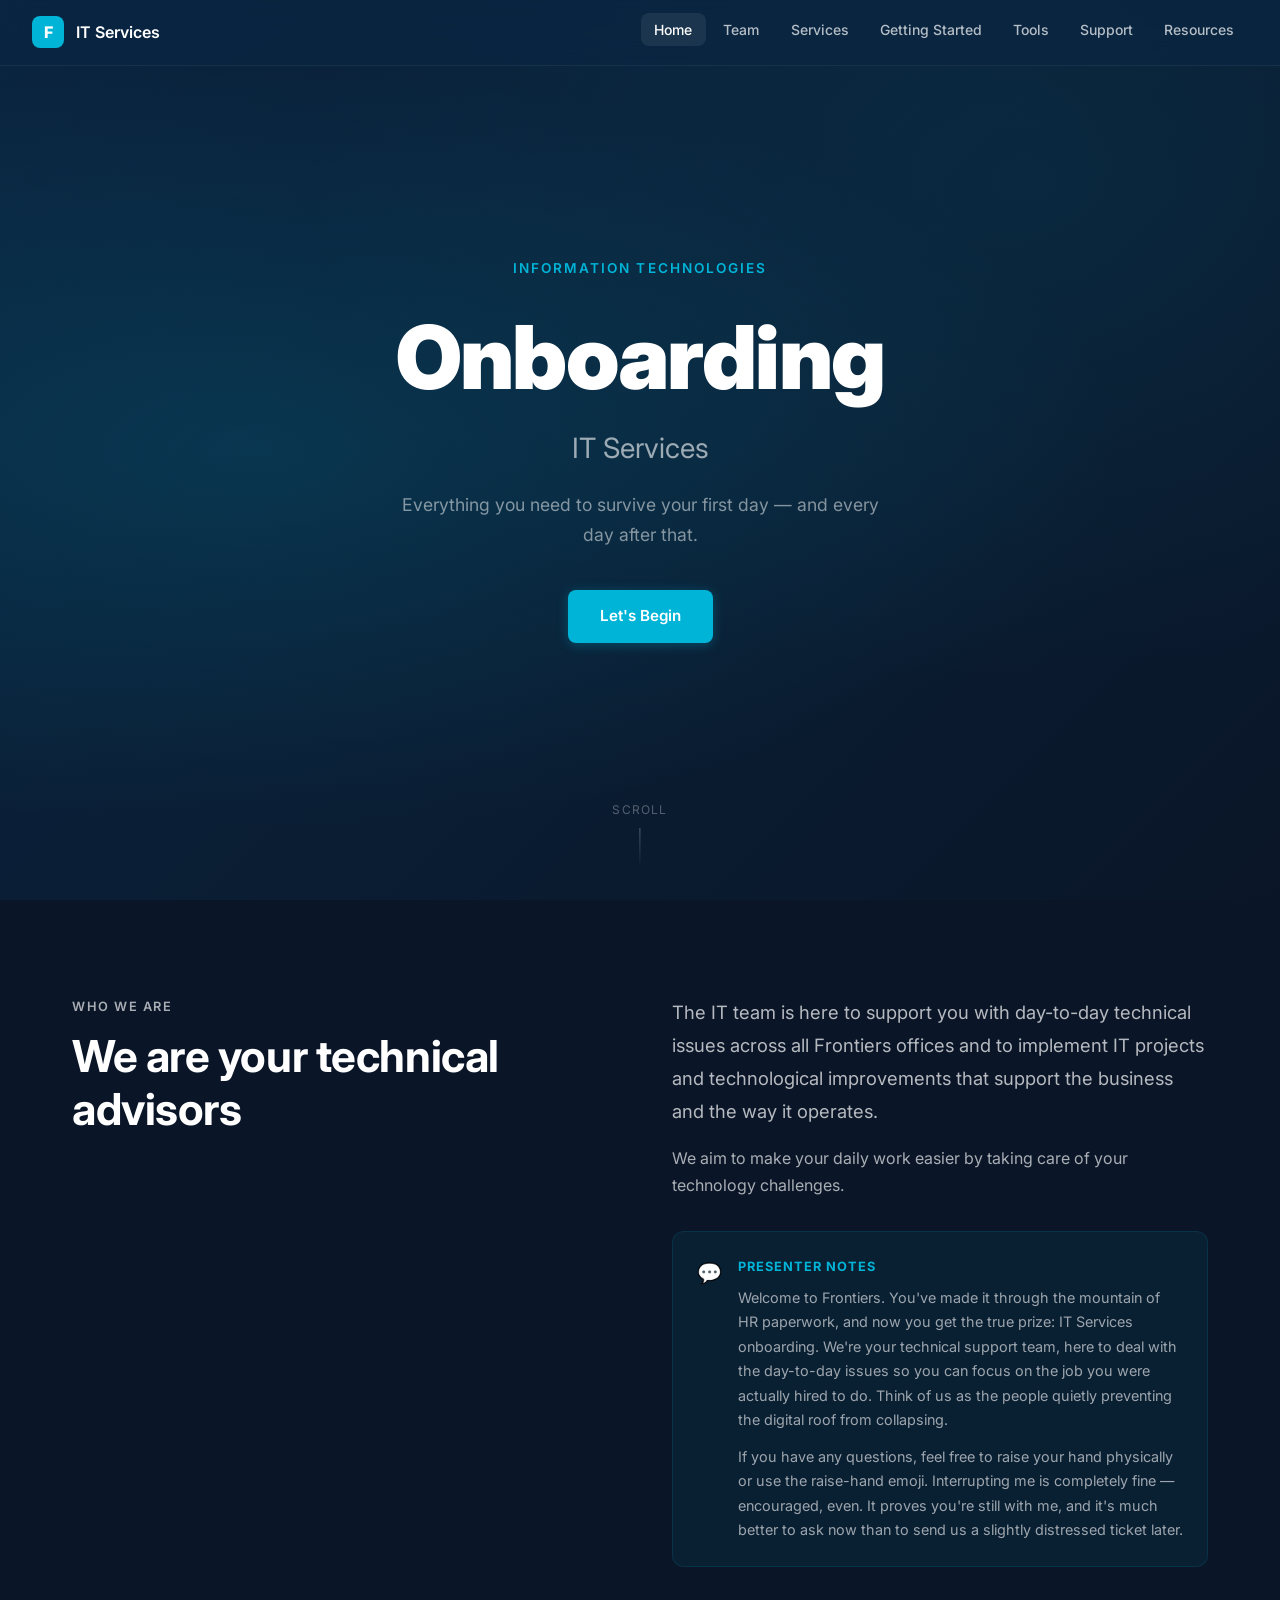
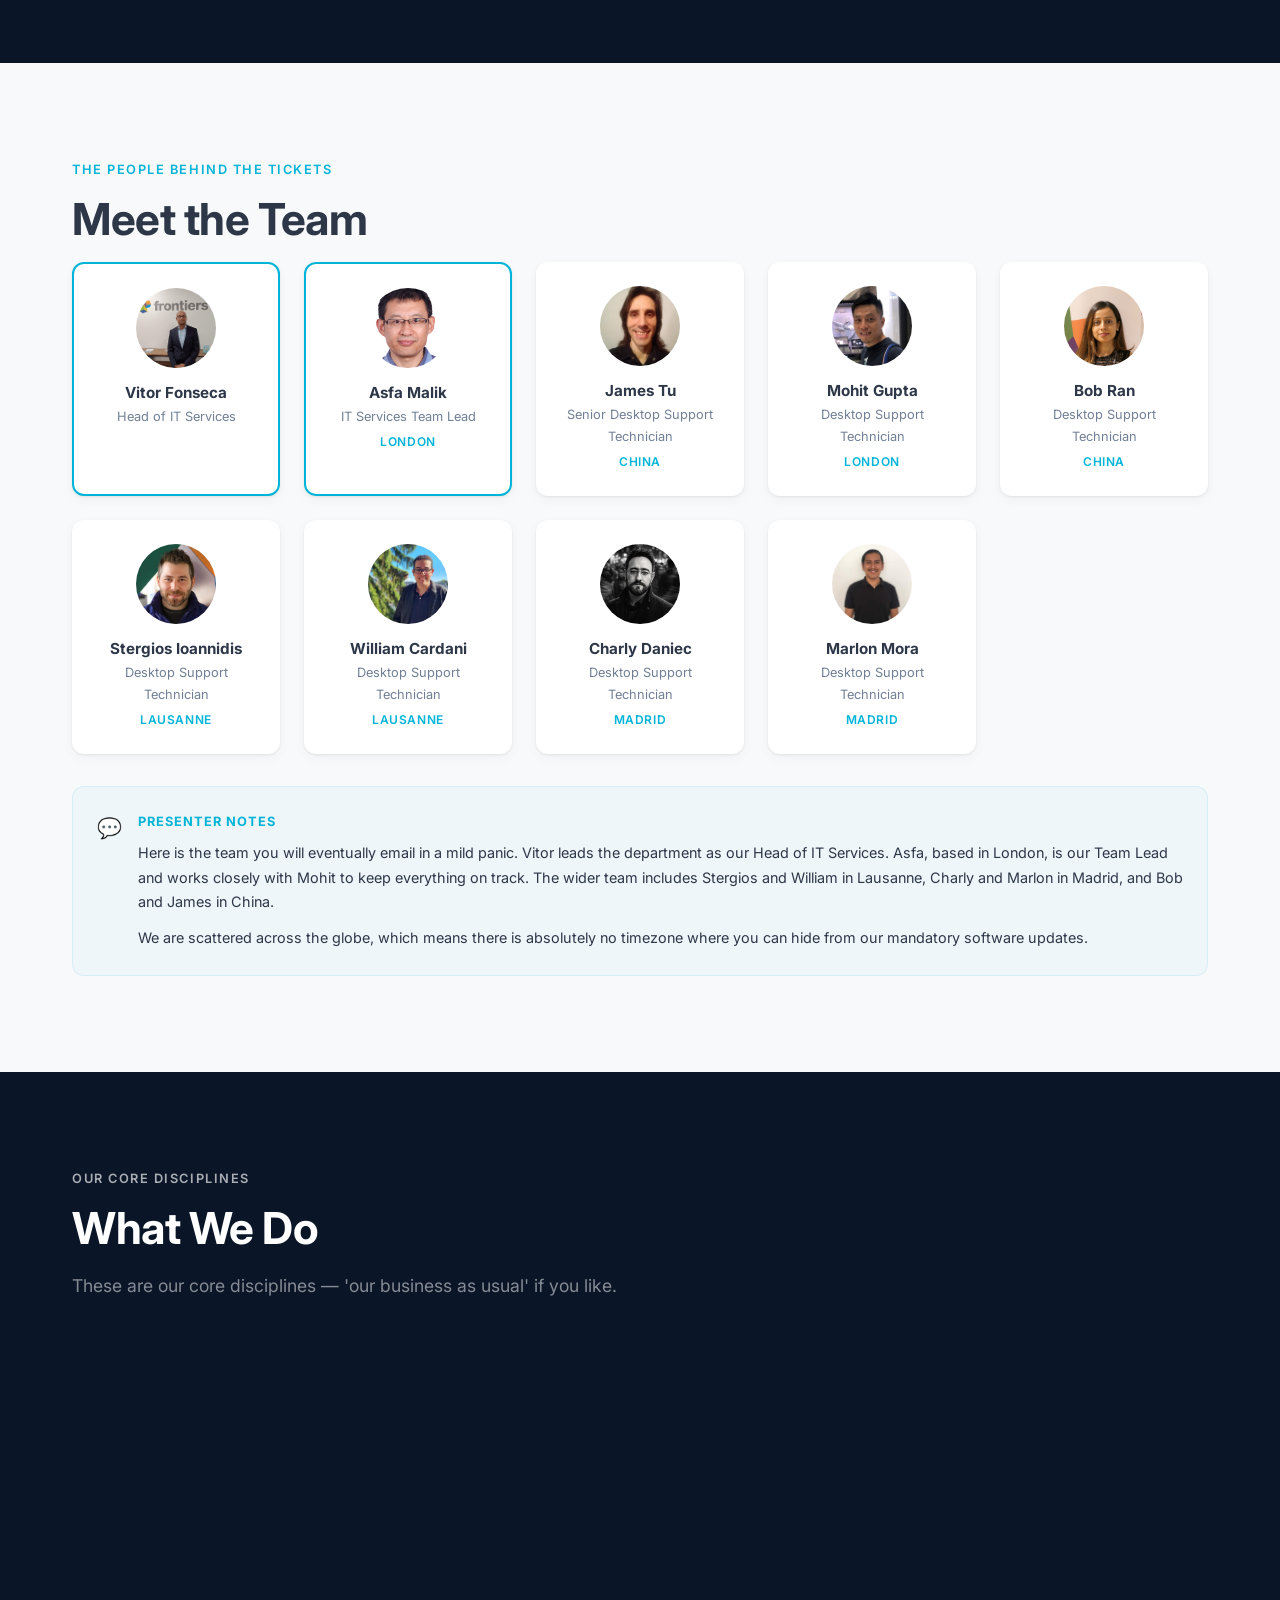
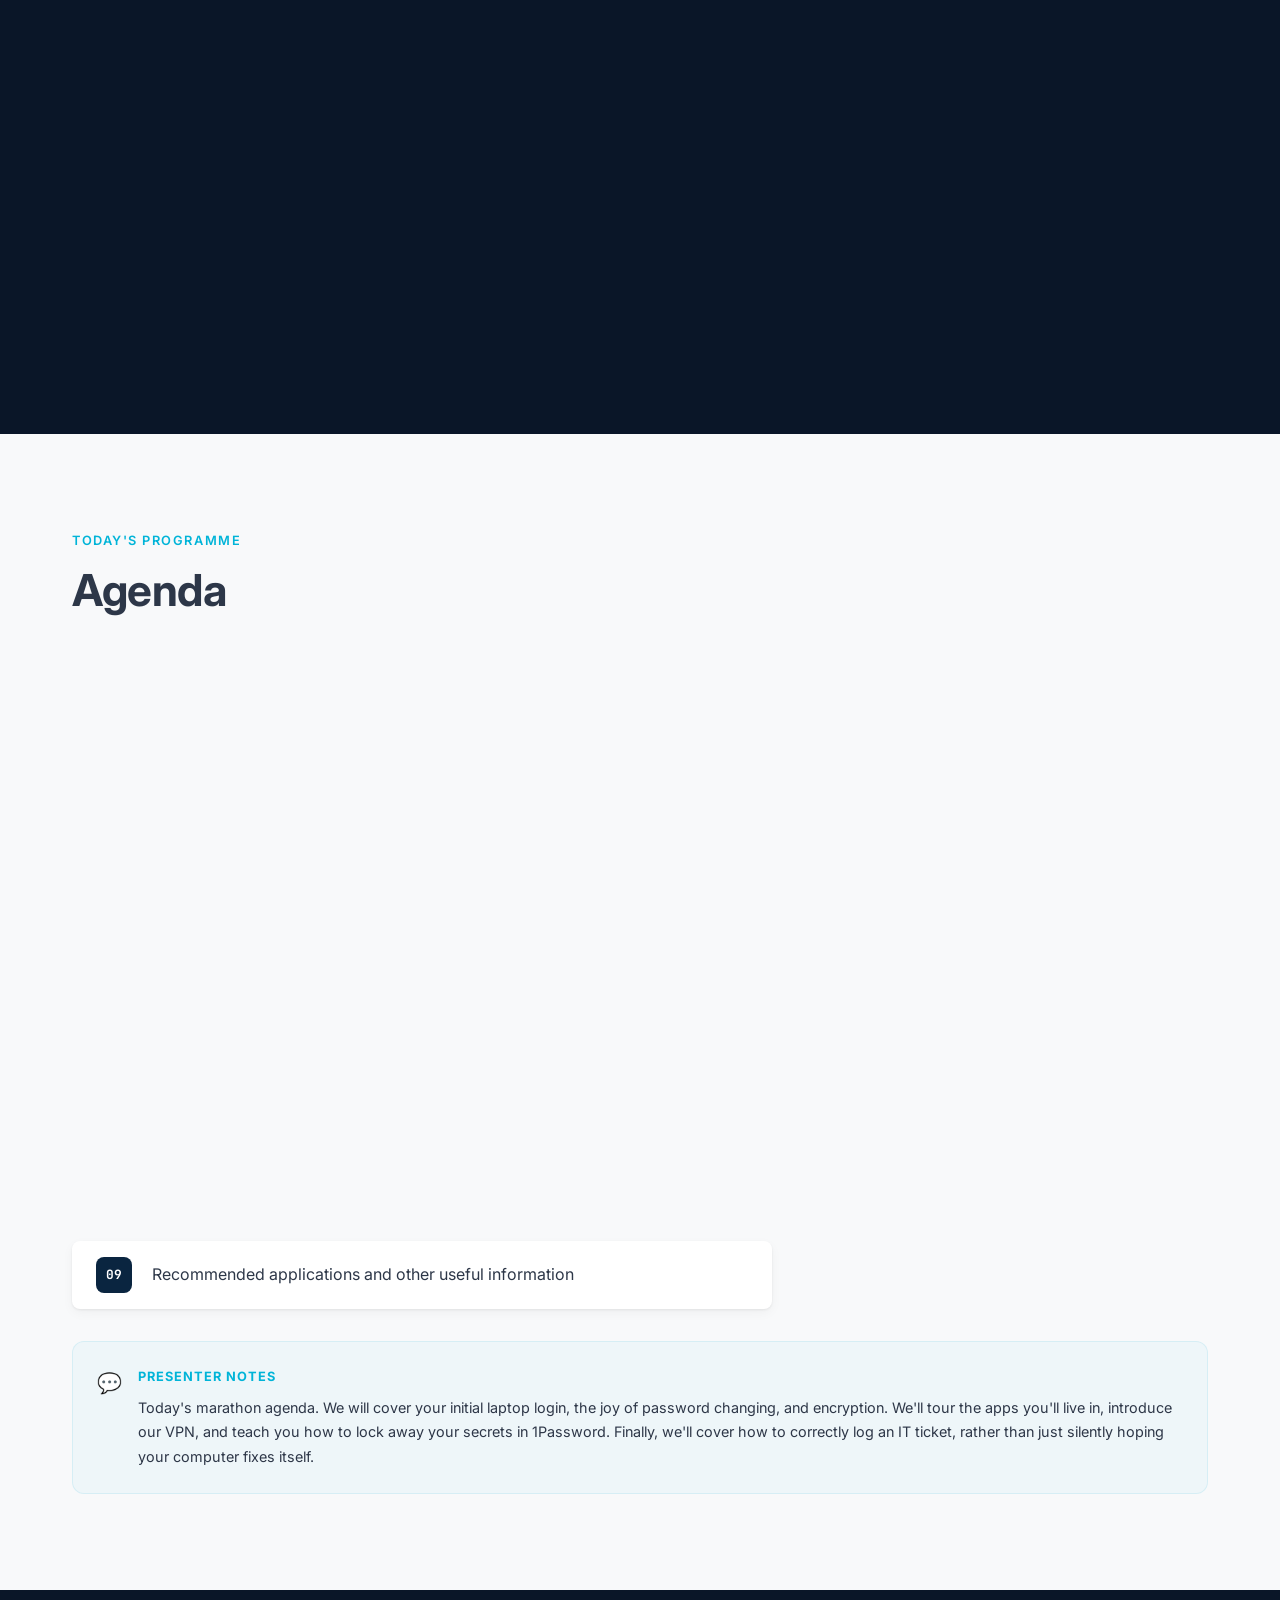
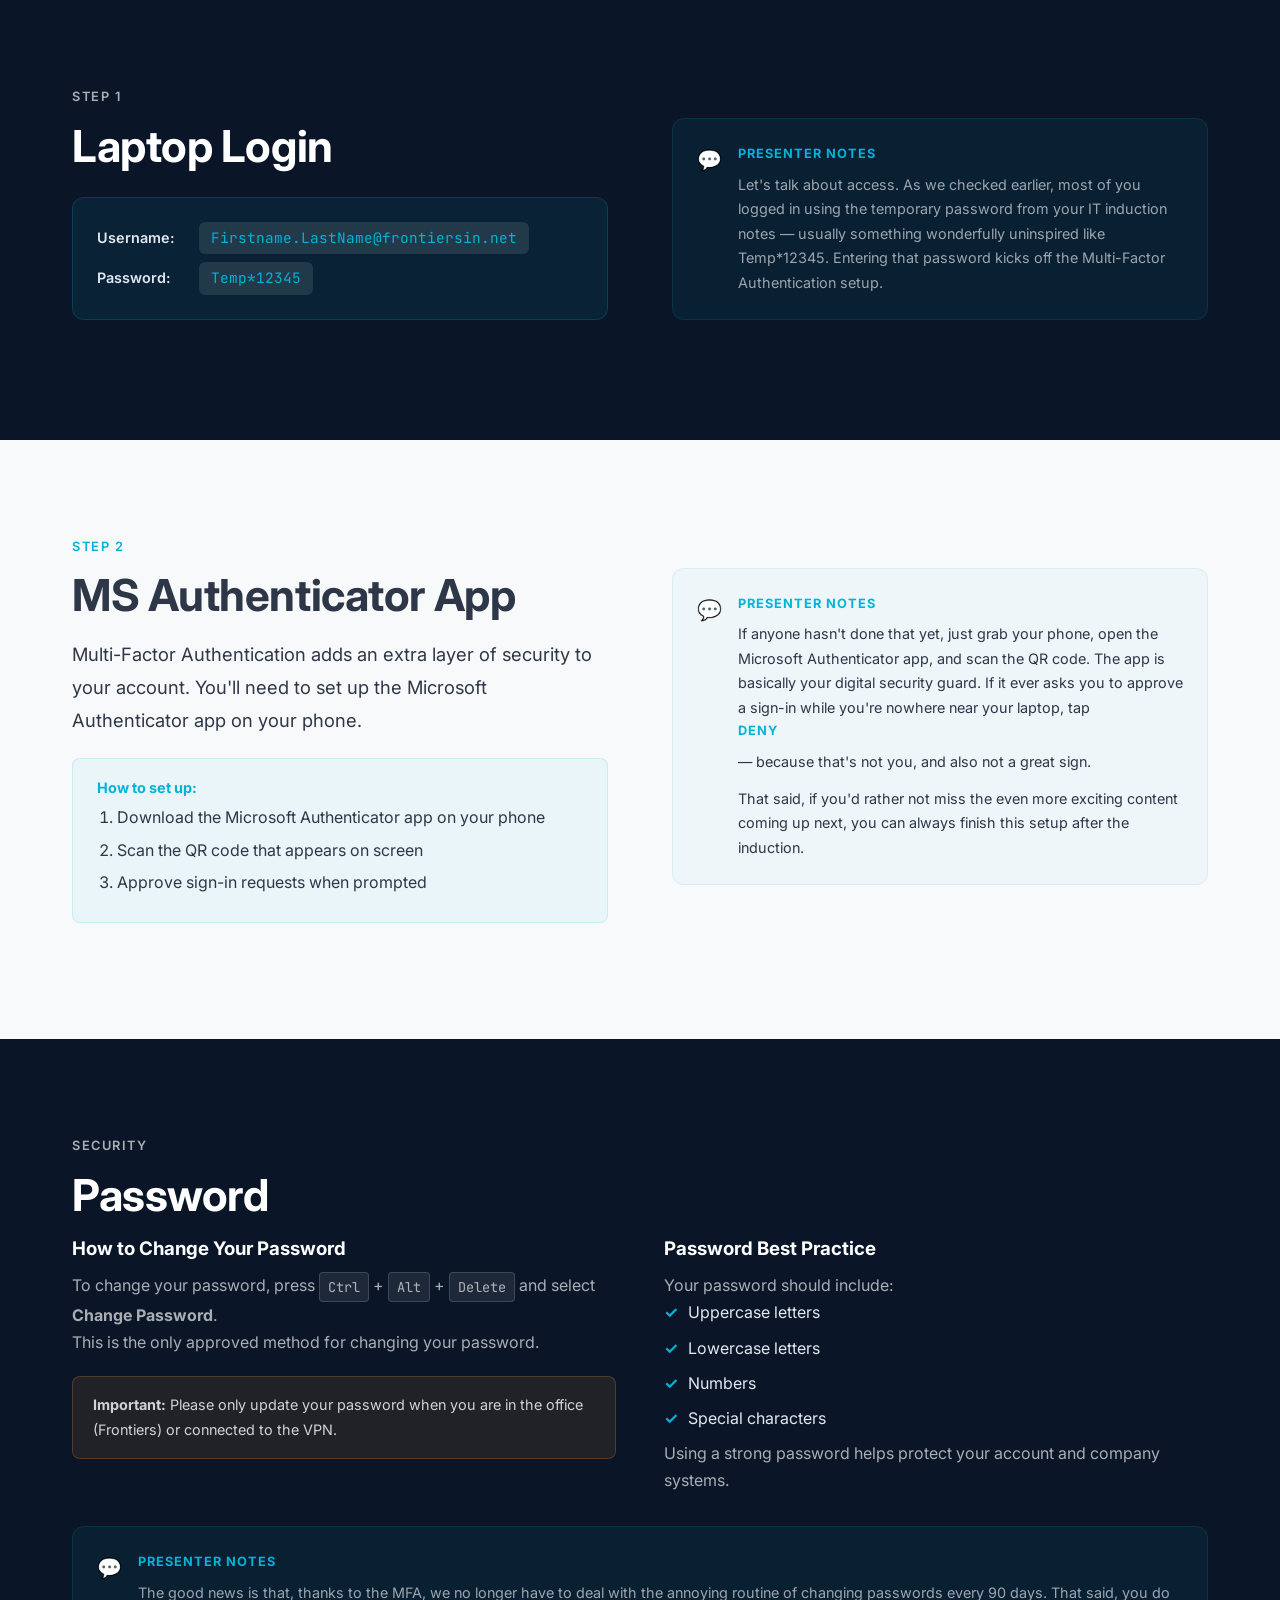
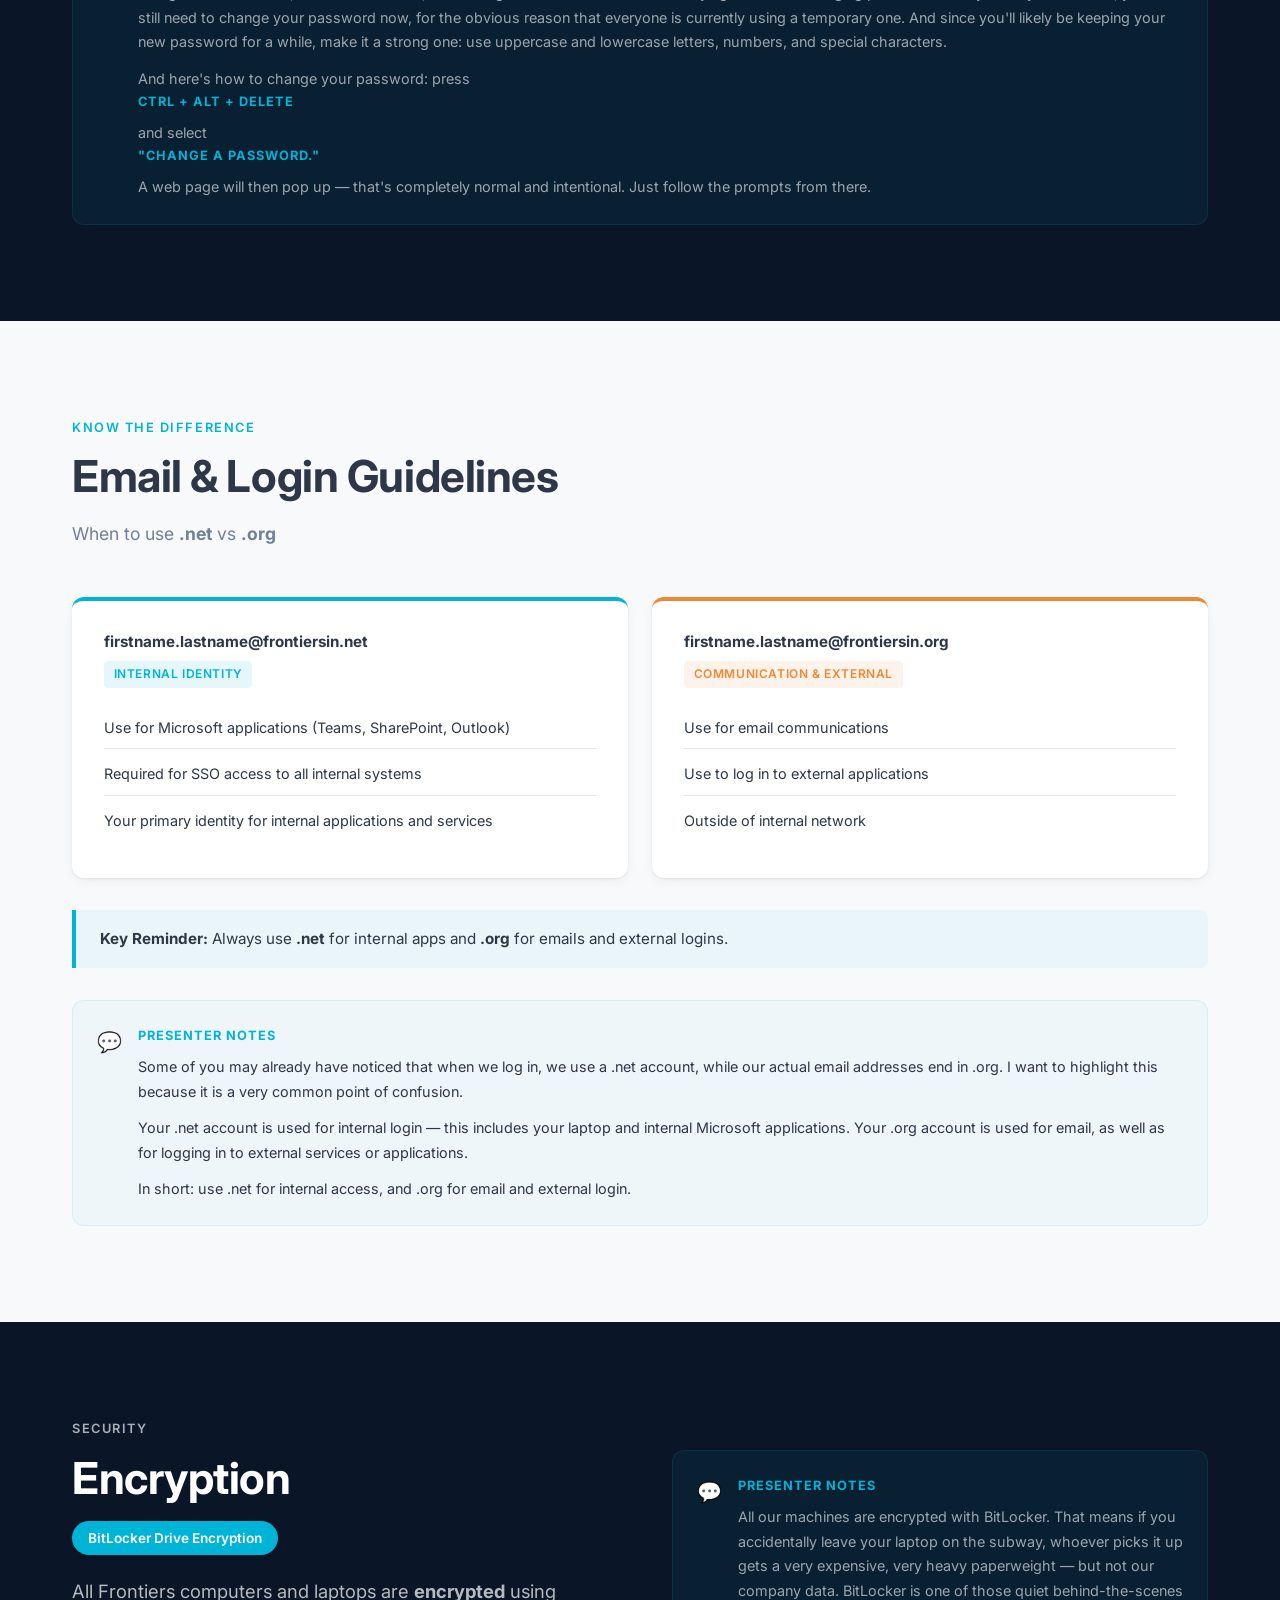
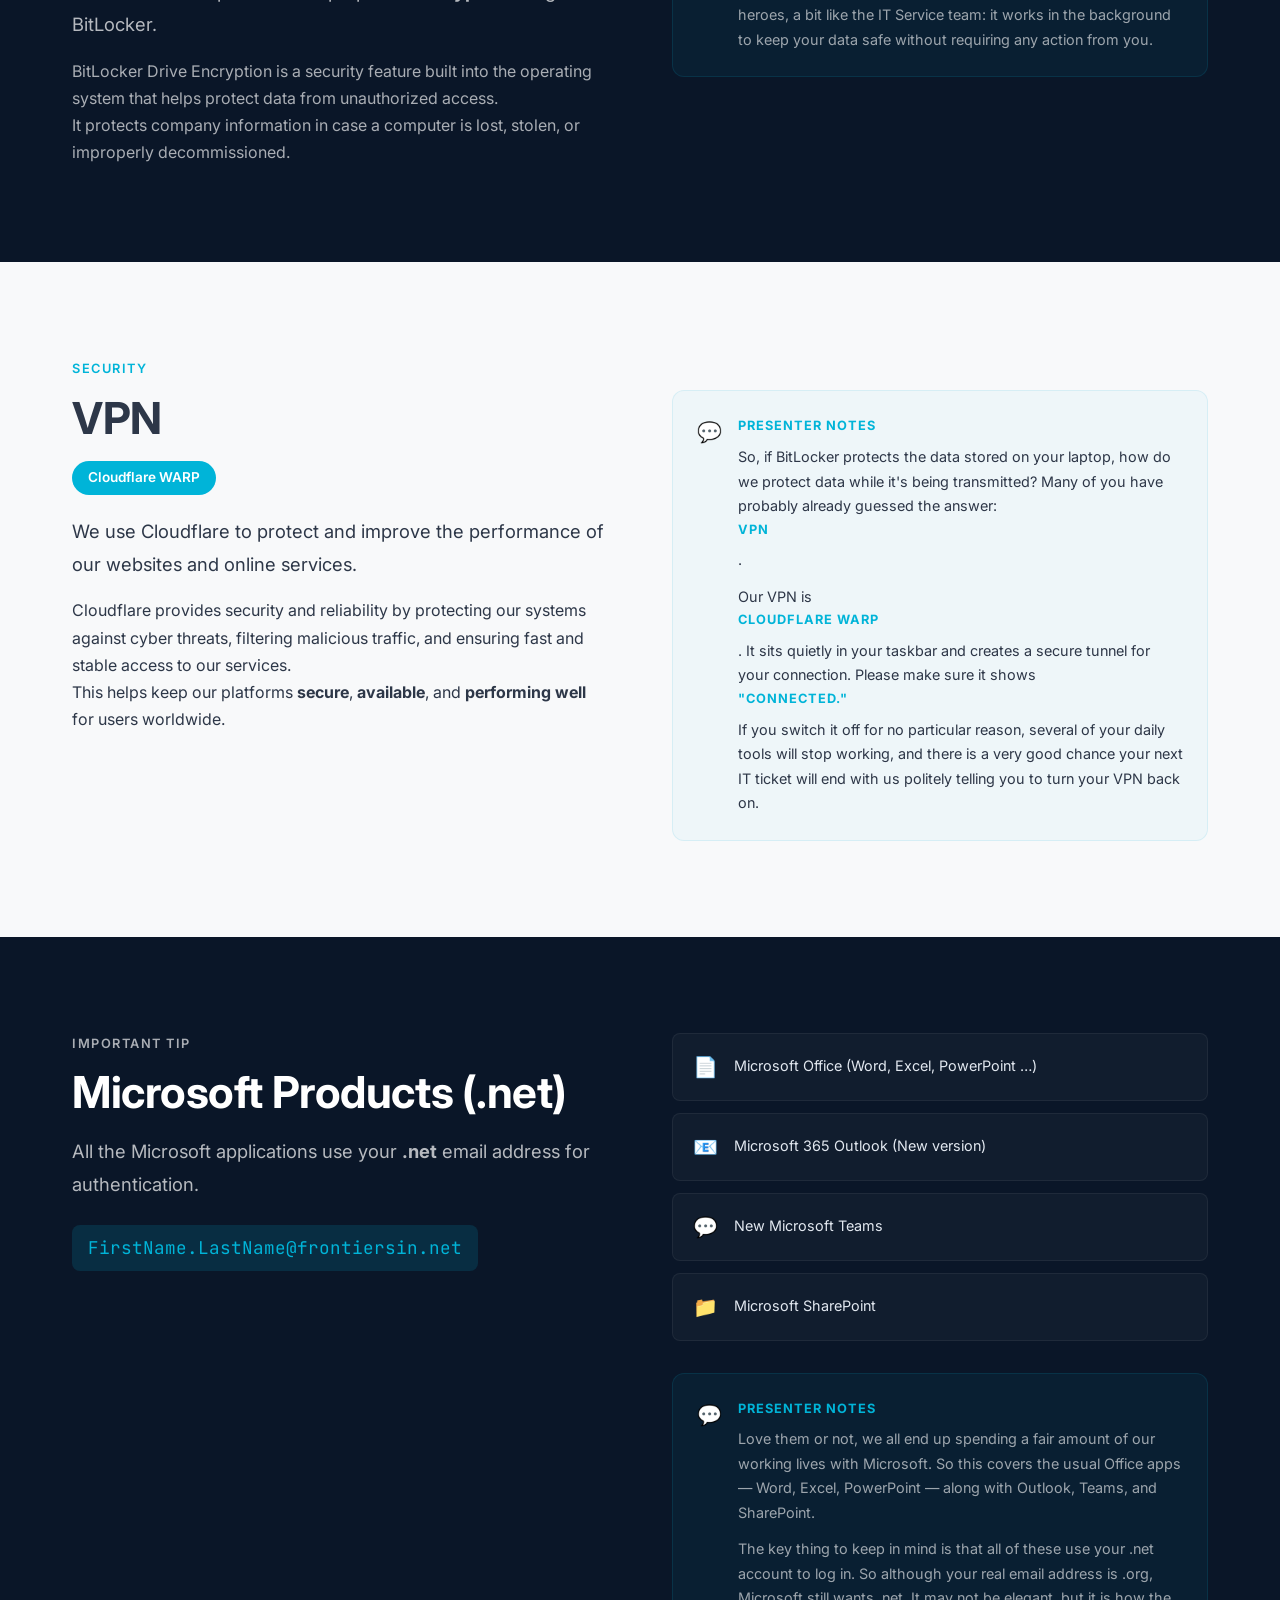
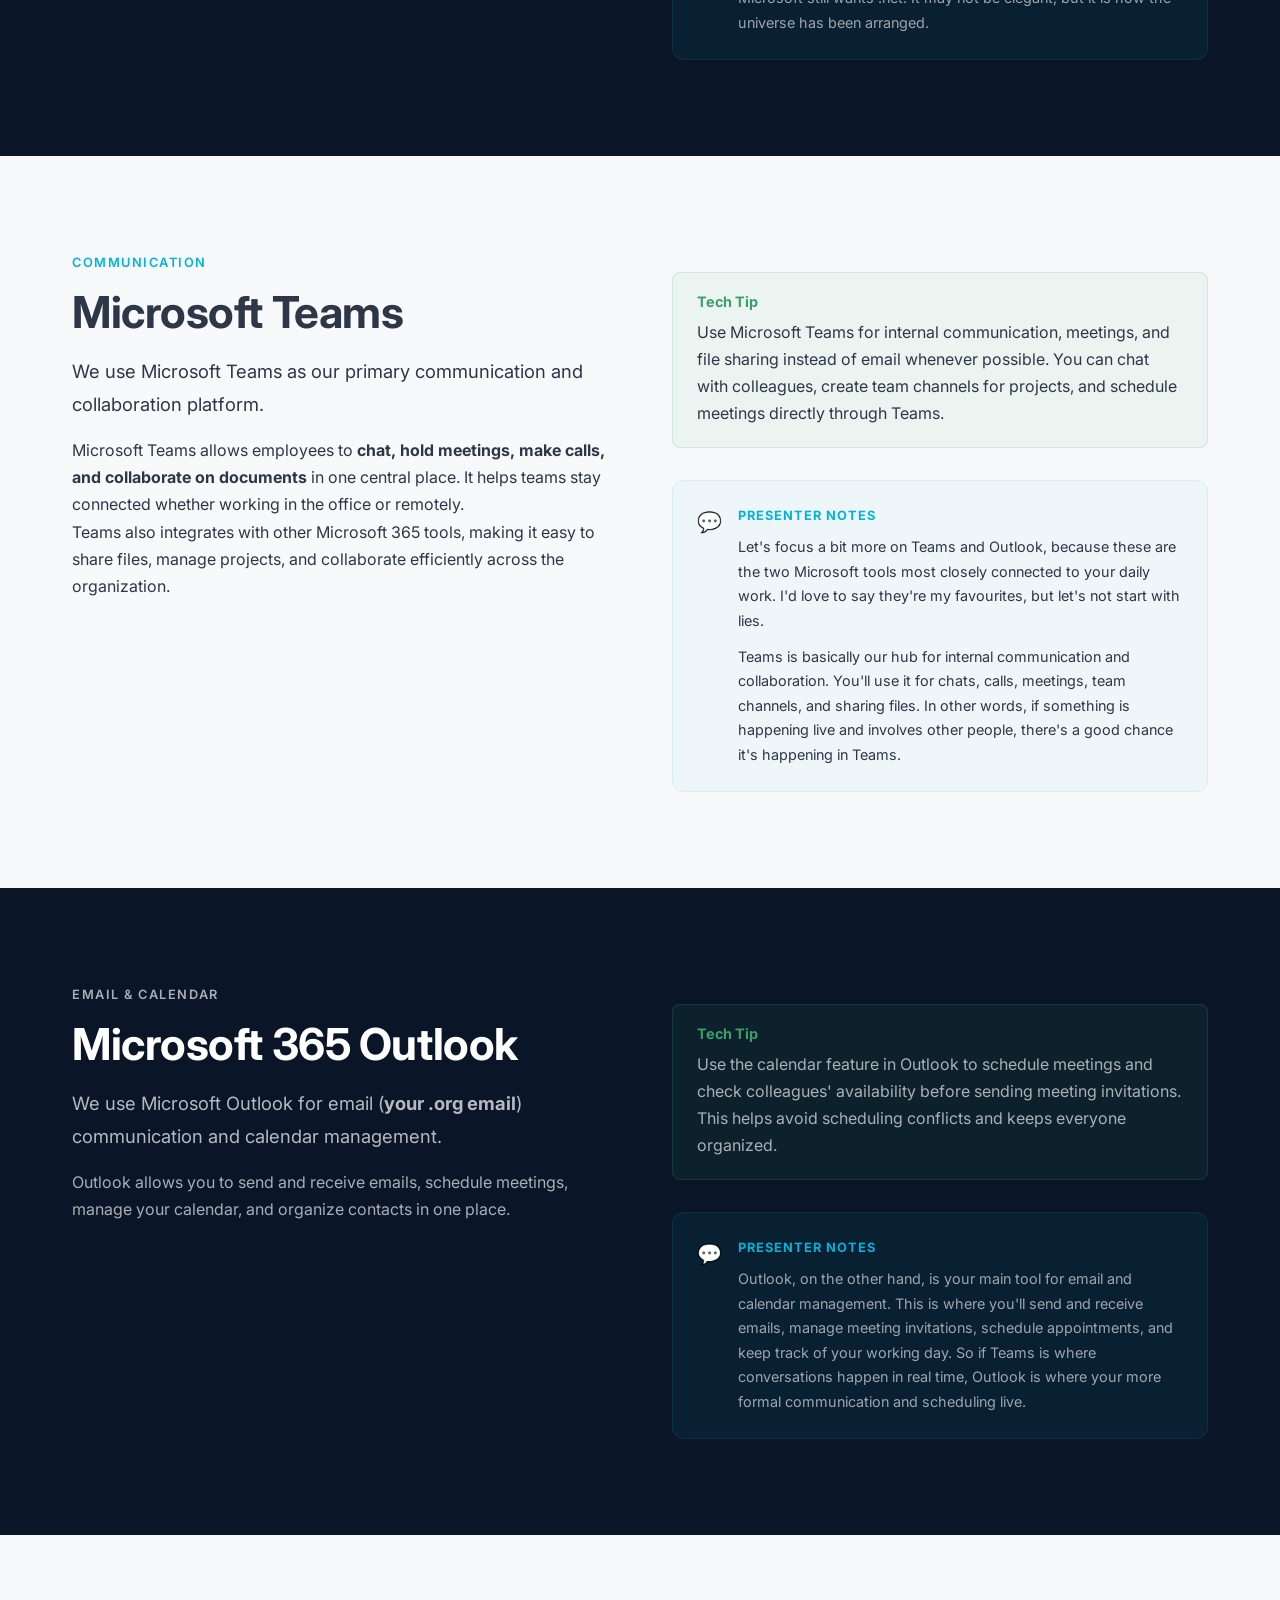
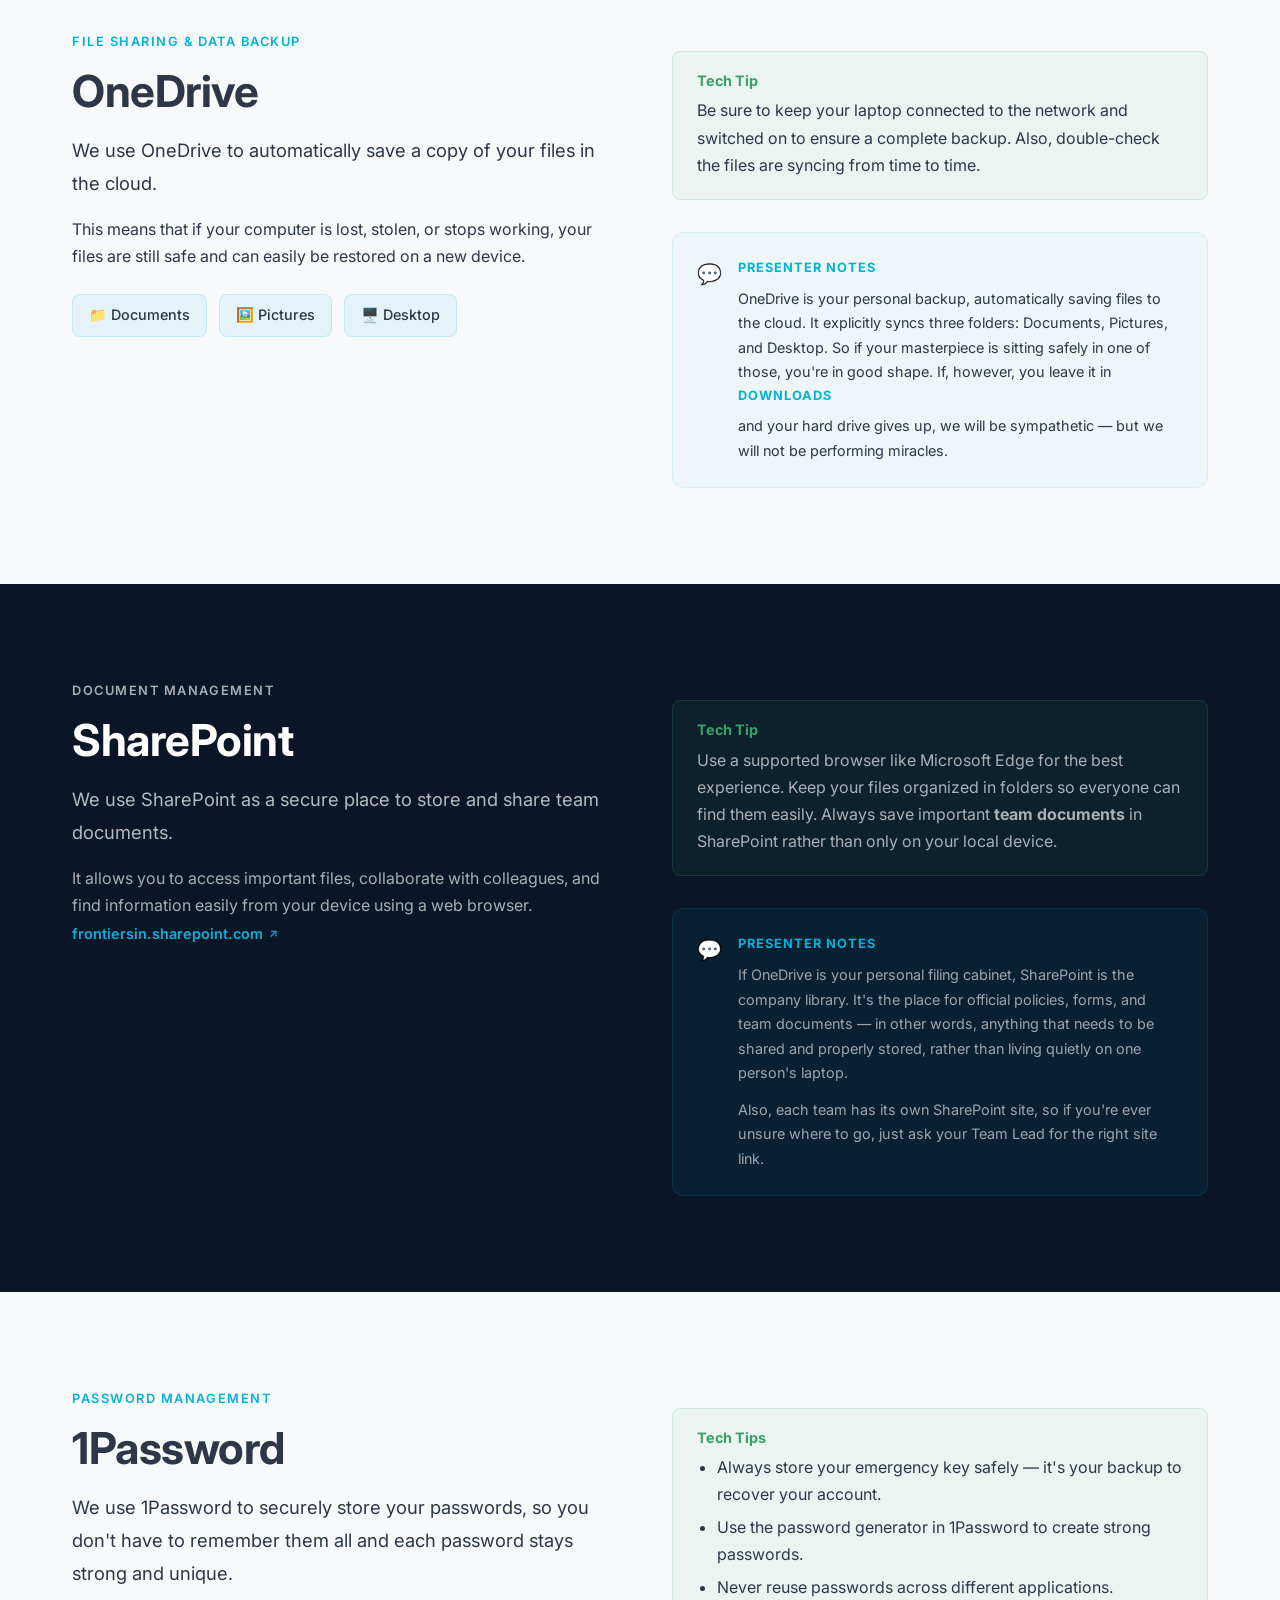
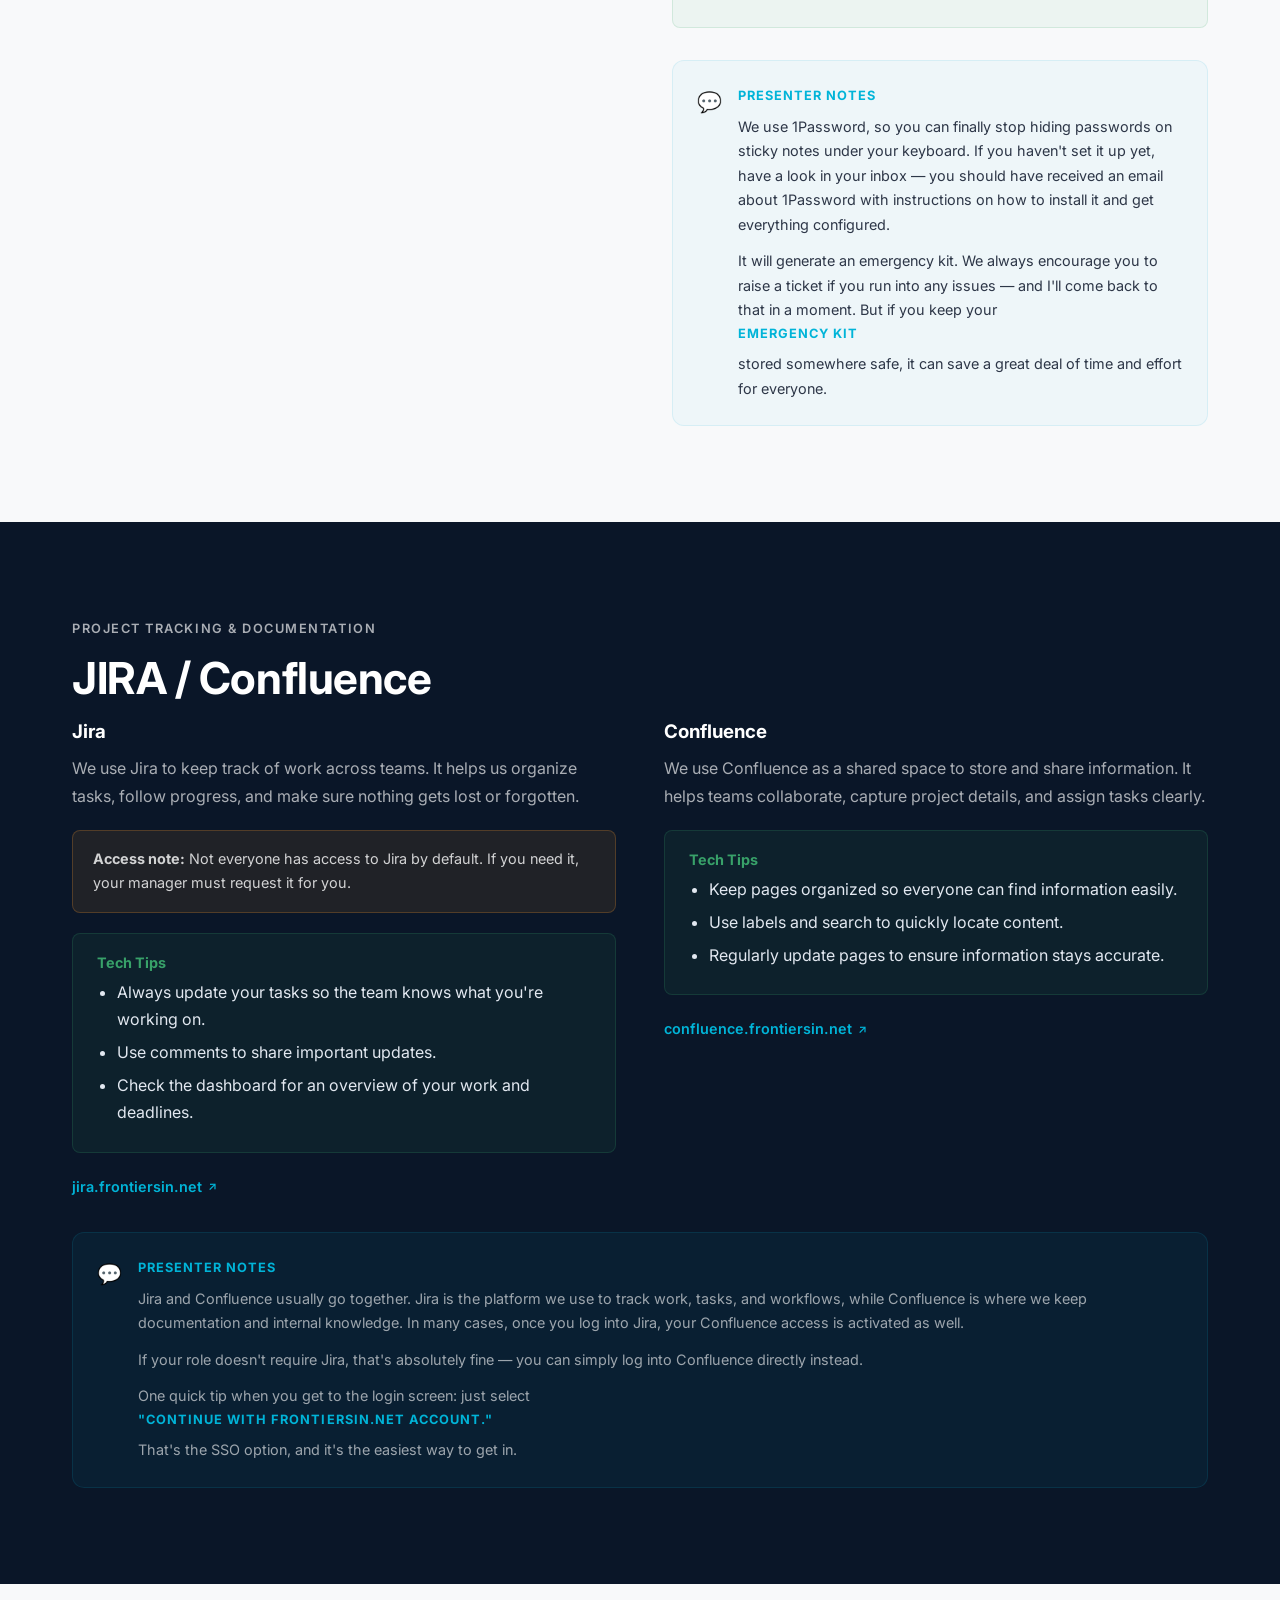
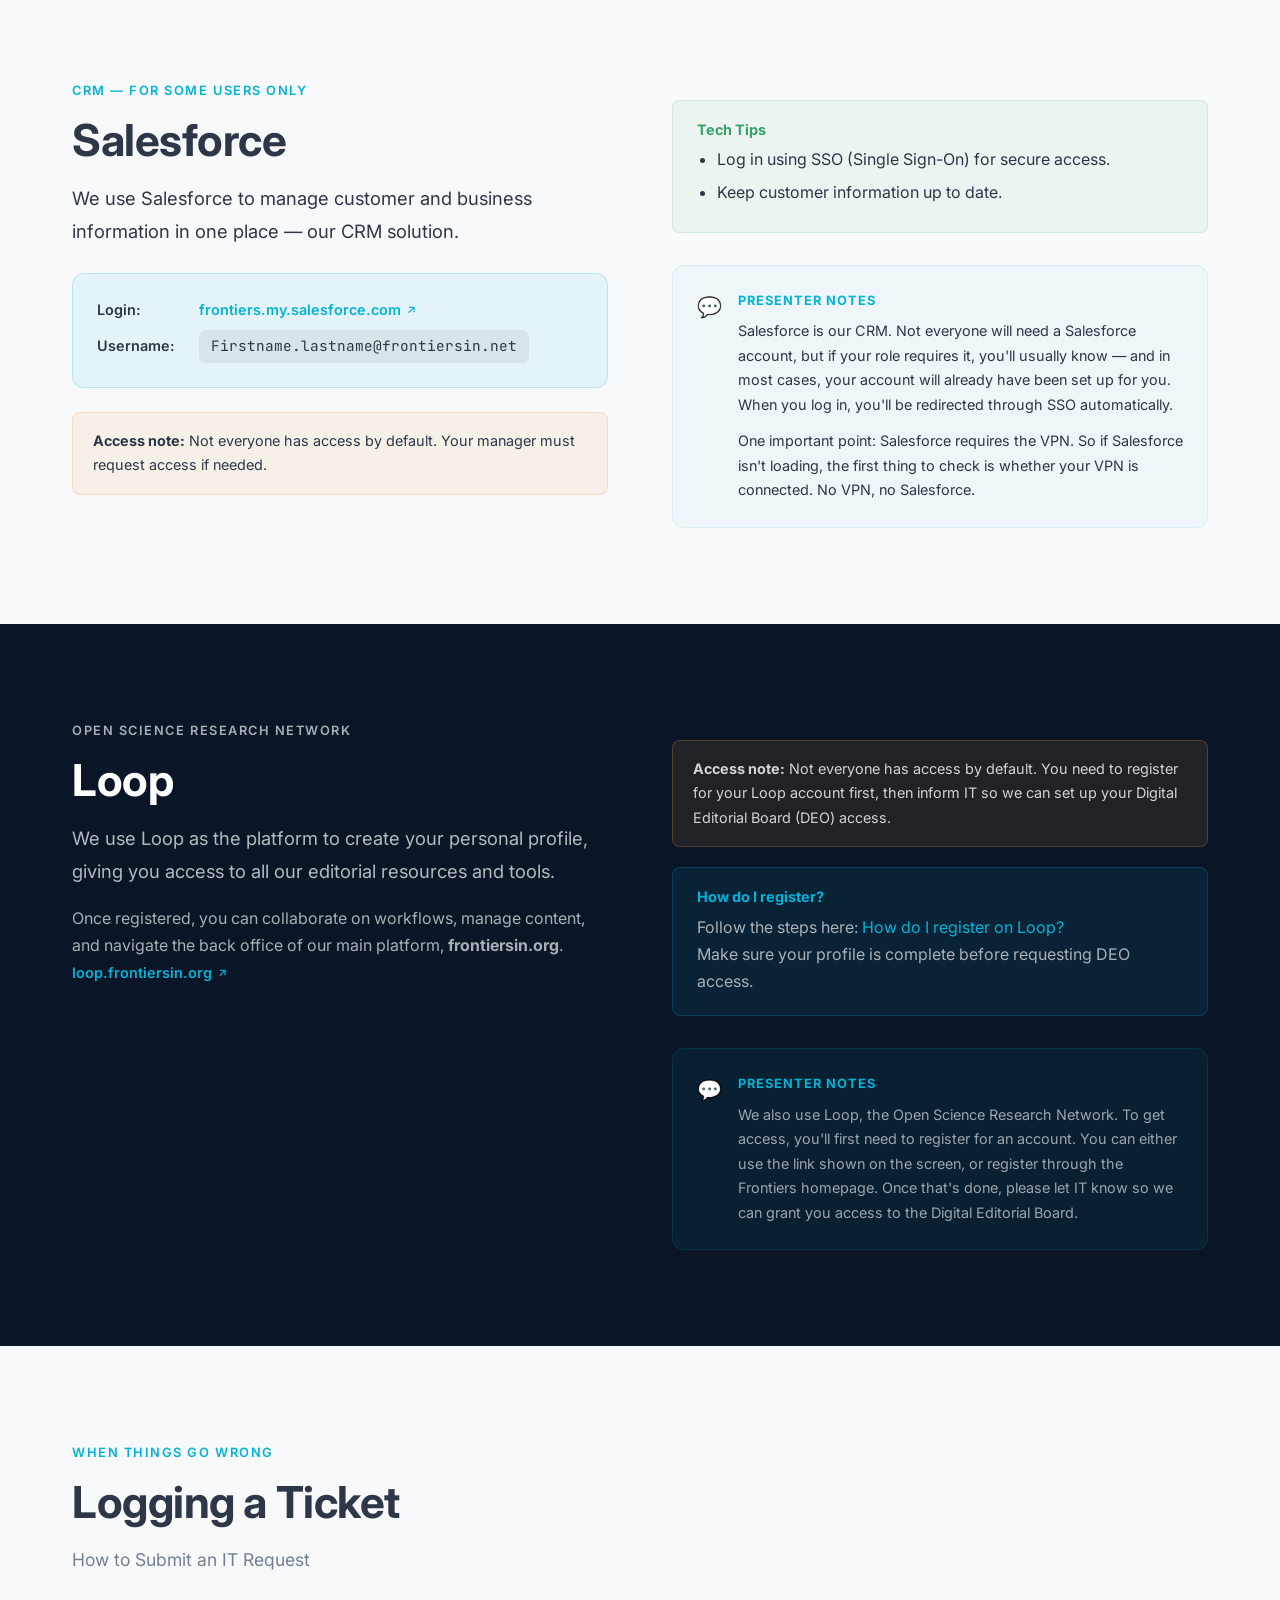
==== index.html @ fb36fb7e "Initial commit: Frontiers IT Services induction website Recreated from onboarding slide deck as a mo" ====
<!DOCTYPE html>
<html lang="en">
<head>
  <meta charset="UTF-8">
  <meta name="viewport" content="width=device-width, initial-scale=1.0">
  <title>IT Services — Onboarding | Frontiers</title>
  <link rel="stylesheet" href="styles.css">
  <link rel="preconnect" href="https://fonts.googleapis.com">
  <link href="https://fonts.googleapis.com/css2?family=Inter:wght@300;400;500;600;700;800;900&family=JetBrains+Mono:wght@400;500&display=swap" rel="stylesheet">
</head>
<body>

  <!-- Navigation -->
  <nav class="navbar" id="navbar">
    <div class="nav-brand">
      <span class="nav-logo">F</span>
      <span>IT Services</span>
    </div>
    <button class="nav-toggle" id="navToggle" aria-label="Toggle navigation">
      <span></span><span></span><span></span>
    </button>
    <ul class="nav-links" id="navLinks">
      <li><a href="#hero">Home</a></li>
      <li><a href="#team">Team</a></li>
      <li><a href="#services">Services</a></li>
      <li><a href="#getting-started">Getting Started</a></li>
      <li><a href="#tools">Tools</a></li>
      <li><a href="#support">Support</a></li>
      <li><a href="#resources">Resources</a></li>
    </ul>
  </nav>

  <!-- Slide 1: Hero -->
  <section class="hero" id="hero">
    <div class="hero-overlay"></div>
    <div class="hero-content">
      <p class="hero-eyebrow">Information Technologies</p>
      <h1>Onboarding</h1>
      <h2>IT Services</h2>
      <p class="hero-subtitle">Everything you need to survive your first day — and every day after that.</p>
      <a href="#about" class="btn btn-primary">Let's Begin</a>
    </div>
    <div class="scroll-indicator">
      <span>Scroll</span>
      <div class="scroll-line"></div>
    </div>
  </section>

  <!-- Slide 2: About -->
  <section class="section section-dark" id="about">
    <div class="container">
      <div class="split-layout">
        <div class="split-left">
          <p class="section-eyebrow">Who We Are</p>
          <h2 class="section-title">We are your technical advisors</h2>
        </div>
        <div class="split-right">
          <p class="lead">The IT team is here to support you with day-to-day technical issues across all Frontiers offices and to implement IT projects and technological improvements that support the business and the way it operates.</p>
          <p>We aim to make your daily work easier by taking care of your technology challenges.</p>
          <div class="note-card">
            <div class="note-icon">💬</div>
            <div class="note-content">
              <strong>Presenter Notes</strong>
              <p>Welcome to Frontiers. You've made it through the mountain of HR paperwork, and now you get the true prize: IT Services onboarding. We're your technical support team, here to deal with the day-to-day issues so you can focus on the job you were actually hired to do. Think of us as the people quietly preventing the digital roof from collapsing.</p>
              <p>If you have any questions, feel free to raise your hand physically or use the raise-hand emoji. Interrupting me is completely fine — encouraged, even. It proves you're still with me, and it's much better to ask now than to send us a slightly distressed ticket later.</p>
            </div>
          </div>
        </div>
      </div>
    </div>
  </section>

  <!-- Slide 3: Team -->
  <section class="section" id="team">
    <div class="container">
      <p class="section-eyebrow">The People Behind the Tickets</p>
      <h2 class="section-title">Meet the Team</h2>
      <div class="team-grid">
        <div class="team-card team-card-featured">
          <div class="team-avatar">
            <img src="images/image4.png" alt="Vitor Fonseca" loading="lazy">
          </div>
          <h3>Vitor Fonseca</h3>
          <p class="team-role">Head of IT Services</p>
        </div>
        <div class="team-card team-card-featured">
          <div class="team-avatar">
            <img src="images/image5.png" alt="Asfa Malik" loading="lazy">
          </div>
          <h3>Asfa Malik</h3>
          <p class="team-role">IT Services Team Lead</p>
          <p class="team-location">London</p>
        </div>
        <div class="team-card">
          <div class="team-avatar">
            <img src="images/image6.jpeg" alt="James Tu" loading="lazy">
          </div>
          <h3>James Tu</h3>
          <p class="team-role">Senior Desktop Support Technician</p>
          <p class="team-location">China</p>
        </div>
        <div class="team-card">
          <div class="team-avatar">
            <img src="images/image9.jpeg" alt="Mohit Gupta" loading="lazy">
          </div>
          <h3>Mohit Gupta</h3>
          <p class="team-role">Desktop Support Technician</p>
          <p class="team-location">London</p>
        </div>
        <div class="team-card">
          <div class="team-avatar">
            <img src="images/image8.jpeg" alt="Bob Ran" loading="lazy">
          </div>
          <h3>Bob Ran</h3>
          <p class="team-role">Desktop Support Technician</p>
          <p class="team-location">China</p>
        </div>
        <div class="team-card">
          <div class="team-avatar">
            <img src="images/image10.jpeg" alt="Stergios Ioannidis" loading="lazy">
          </div>
          <h3>Stergios Ioannidis</h3>
          <p class="team-role">Desktop Support Technician</p>
          <p class="team-location">Lausanne</p>
        </div>
        <div class="team-card">
          <div class="team-avatar">
            <img src="images/image11.jpeg" alt="William Cardani" loading="lazy">
          </div>
          <h3>William Cardani</h3>
          <p class="team-role">Desktop Support Technician</p>
          <p class="team-location">Lausanne</p>
        </div>
        <div class="team-card">
          <div class="team-avatar">
            <img src="images/image12.jpeg" alt="Charly Daniec" loading="lazy">
          </div>
          <h3>Charly Daniec</h3>
          <p class="team-role">Desktop Support Technician</p>
          <p class="team-location">Madrid</p>
        </div>
        <div class="team-card">
          <div class="team-avatar">
            <img src="images/image7.png" alt="Marlon Mora" loading="lazy">
          </div>
          <h3>Marlon Mora</h3>
          <p class="team-role">Desktop Support Technician</p>
          <p class="team-location">Madrid</p>
        </div>
      </div>
      <div class="note-card">
        <div class="note-icon">💬</div>
        <div class="note-content">
          <strong>Presenter Notes</strong>
          <p>Here is the team you will eventually email in a mild panic. Vitor leads the department as our Head of IT Services. Asfa, based in London, is our Team Lead and works closely with Mohit to keep everything on track. The wider team includes Stergios and William in Lausanne, Charly and Marlon in Madrid, and Bob and James in China.</p>
          <p>We are scattered across the globe, which means there is absolutely no timezone where you can hide from our mandatory software updates.</p>
        </div>
      </div>
    </div>
  </section>

  <!-- Slide 4: What We Do -->
  <section class="section section-dark" id="services">
    <div class="container">
      <p class="section-eyebrow">Our Core Disciplines</p>
      <h2 class="section-title">What We Do</h2>
      <p class="section-intro">These are our core disciplines — 'our business as usual' if you like.</p>
      <div class="services-grid">
        <div class="service-card">
          <div class="service-icon">🔨</div>
          <h3>Build</h3>
          <p>Laptop builds and hardware setup</p>
        </div>
        <div class="service-card">
          <div class="service-icon">⚙️</div>
          <h3>Configure</h3>
          <p>User profiles, access permissions, AV equipment</p>
        </div>
        <div class="service-card">
          <div class="service-icon">🛟</div>
          <h3>Support</h3>
          <p>Users, cloud services, onsite meetings & events</p>
        </div>
        <div class="service-card">
          <div class="service-icon">📢</div>
          <h3>Inform</h3>
          <p>How to, where to, what's next</p>
        </div>
        <div class="service-card">
          <div class="service-icon">🚀</div>
          <h3>Improve</h3>
          <p>Technologies, experience, service</p>
        </div>
        <div class="service-card">
          <div class="service-icon">📋</div>
          <h3>Process</h3>
          <p>Creating, communicating, integrating, documenting</p>
        </div>
        <div class="service-card">
          <div class="service-icon">📜</div>
          <h3>Policy</h3>
          <p>Implementing, creating, advising</p>
        </div>
        <div class="service-card">
          <div class="service-icon">🎓</div>
          <h3>Events</h3>
          <p>Onsite support, onsite training, advise</p>
        </div>
      </div>
      <div class="note-card">
        <div class="note-icon">💬</div>
        <div class="note-content">
          <strong>Presenter Notes</strong>
          <p>This is our menu of services. The 'Build' and 'Configure' pillars happen mostly via Autopilot before you even unbox your machine. We also handle support for users and onsite events — so if a meeting room projector melts down, we're your guys. The rest — Inform, Improve, Process, and Policy — is the endless background work we do writing documentation that we sincerely hope you'll read one day.</p>
        </div>
      </div>
    </div>
  </section>

  <!-- Slide 5: Agenda -->
  <section class="section" id="getting-started">
    <div class="container">
      <p class="section-eyebrow">Today's Programme</p>
      <h2 class="section-title">Agenda</h2>
      <div class="agenda-list">
        <div class="agenda-item"><span class="agenda-num">01</span><span>Start up and login to the laptop</span></div>
        <div class="agenda-item"><span class="agenda-num">02</span><span>Password changing</span></div>
        <div class="agenda-item"><span class="agenda-num">03</span><span>Encryption</span></div>
        <div class="agenda-item"><span class="agenda-num">04</span><span>Introduction to the virtual private network (VPN)</span></div>
        <div class="agenda-item"><span class="agenda-num">05</span><span>Introduction to Teams, Outlook, OneDrive & SharePoint</span></div>
        <div class="agenda-item"><span class="agenda-num">06</span><span>1Password</span></div>
        <div class="agenda-item"><span class="agenda-num">07</span><span>Introduction to JIRA/Confluence, Salesforce and Loop</span></div>
        <div class="agenda-item"><span class="agenda-num">08</span><span>How to log an IT ticket</span></div>
        <div class="agenda-item"><span class="agenda-num">09</span><span>Recommended applications and other useful information</span></div>
      </div>
      <div class="note-card">
        <div class="note-icon">💬</div>
        <div class="note-content">
          <strong>Presenter Notes</strong>
          <p>Today's marathon agenda. We will cover your initial laptop login, the joy of password changing, and encryption. We'll tour the apps you'll live in, introduce our VPN, and teach you how to lock away your secrets in 1Password. Finally, we'll cover how to correctly log an IT ticket, rather than just silently hoping your computer fixes itself.</p>
        </div>
      </div>
    </div>
  </section>

  <!-- Slide 6: Laptop Login -->
  <section class="section section-dark" id="login">
    <div class="container">
      <div class="split-layout">
        <div class="split-left">
          <p class="section-eyebrow">Step 1</p>
          <h2 class="section-title">Laptop Login</h2>
          <div class="credential-box">
            <div class="credential-row">
              <span class="credential-label">Username:</span>
              <code class="credential-value">Firstname.LastName@frontiersin.net</code>
            </div>
            <div class="credential-row">
              <span class="credential-label">Password:</span>
              <code class="credential-value">Temp*12345</code>
            </div>
          </div>
        </div>
        <div class="split-right">
          <div class="note-card">
            <div class="note-icon">💬</div>
            <div class="note-content">
              <strong>Presenter Notes</strong>
              <p>Let's talk about access. As we checked earlier, most of you logged in using the temporary password from your IT induction notes — usually something wonderfully uninspired like Temp*12345. Entering that password kicks off the Multi-Factor Authentication setup.</p>
            </div>
          </div>
        </div>
      </div>
    </div>
  </section>

  <!-- Slide 7: MS Authenticator -->
  <section class="section" id="mfa">
    <div class="container">
      <div class="split-layout">
        <div class="split-left">
          <p class="section-eyebrow">Step 2</p>
          <h2 class="section-title">MS Authenticator App</h2>
          <p class="lead">Multi-Factor Authentication adds an extra layer of security to your account. You'll need to set up the Microsoft Authenticator app on your phone.</p>
          <div class="info-box">
            <h4>How to set up:</h4>
            <ol>
              <li>Download the Microsoft Authenticator app on your phone</li>
              <li>Scan the QR code that appears on screen</li>
              <li>Approve sign-in requests when prompted</li>
            </ol>
          </div>
        </div>
        <div class="split-right">
          <div class="note-card">
            <div class="note-icon">💬</div>
            <div class="note-content">
              <strong>Presenter Notes</strong>
              <p>If anyone hasn't done that yet, just grab your phone, open the Microsoft Authenticator app, and scan the QR code. The app is basically your digital security guard. If it ever asks you to approve a sign-in while you're nowhere near your laptop, tap <strong>deny</strong> — because that's not you, and also not a great sign.</p>
              <p>That said, if you'd rather not miss the even more exciting content coming up next, you can always finish this setup after the induction.</p>
            </div>
          </div>
        </div>
      </div>
    </div>
  </section>

  <!-- Slide 8 & 9: Password -->
  <section class="section section-dark" id="password">
    <div class="container">
      <p class="section-eyebrow">Security</p>
      <h2 class="section-title">Password</h2>
      <div class="columns-2">
        <div>
          <h3>How to Change Your Password</h3>
          <p>To change your password, press <kbd>Ctrl</kbd> + <kbd>Alt</kbd> + <kbd>Delete</kbd> and select <strong>Change Password</strong>.</p>
          <p>This is the only approved method for changing your password.</p>
          <div class="warning-box">
            <strong>Important:</strong> Please only update your password when you are in the office (Frontiers) or connected to the VPN.
          </div>
        </div>
        <div>
          <h3>Password Best Practice</h3>
          <p>Your password should include:</p>
          <ul class="check-list">
            <li>Uppercase letters</li>
            <li>Lowercase letters</li>
            <li>Numbers</li>
            <li>Special characters</li>
          </ul>
          <p>Using a strong password helps protect your account and company systems.</p>
        </div>
      </div>
      <div class="note-card">
        <div class="note-icon">💬</div>
        <div class="note-content">
          <strong>Presenter Notes</strong>
          <p>The good news is that, thanks to the MFA, we no longer have to deal with the annoying routine of changing passwords every 90 days. That said, you do still need to change your password now, for the obvious reason that everyone is currently using a temporary one. And since you'll likely be keeping your new password for a while, make it a strong one: use uppercase and lowercase letters, numbers, and special characters.</p>
          <p>And here's how to change your password: press <strong>Ctrl + Alt + Delete</strong> and select <strong>"Change a password."</strong> A web page will then pop up — that's completely normal and intentional. Just follow the prompts from there.</p>
        </div>
      </div>
    </div>
  </section>

  <!-- Slide 10: Email & Login Guidelines -->
  <section class="section" id="email-login">
    <div class="container">
      <p class="section-eyebrow">Know the Difference</p>
      <h2 class="section-title">Email & Login Guidelines</h2>
      <p class="section-intro">When to use <strong>.net</strong> vs <strong>.org</strong></p>
      <div class="comparison-grid">
        <div class="comparison-card comparison-net">
          <div class="comparison-header">
            <h3>firstname.lastname@frontiersin<strong>.net</strong></h3>
            <span class="comparison-badge">Internal Identity</span>
          </div>
          <ul>
            <li>Use for Microsoft applications (Teams, SharePoint, Outlook)</li>
            <li>Required for SSO access to all internal systems</li>
            <li>Your primary identity for internal applications and services</li>
          </ul>
        </div>
        <div class="comparison-card comparison-org">
          <div class="comparison-header">
            <h3>firstname.lastname@frontiersin<strong>.org</strong></h3>
            <span class="comparison-badge">Communication & External</span>
          </div>
          <ul>
            <li>Use for email communications</li>
            <li>Use to log in to external applications</li>
            <li>Outside of internal network</li>
          </ul>
        </div>
      </div>
      <div class="key-reminder">
        <strong>Key Reminder:</strong> Always use <strong>.net</strong> for internal apps and <strong>.org</strong> for emails and external logins.
      </div>
      <div class="note-card">
        <div class="note-icon">💬</div>
        <div class="note-content">
          <strong>Presenter Notes</strong>
          <p>Some of you may already have noticed that when we log in, we use a .net account, while our actual email addresses end in .org. I want to highlight this because it is a very common point of confusion.</p>
          <p>Your .net account is used for internal login — this includes your laptop and internal Microsoft applications. Your .org account is used for email, as well as for logging in to external services or applications.</p>
          <p>In short: use .net for internal access, and .org for email and external login.</p>
        </div>
      </div>
    </div>
  </section>

  <!-- Slide 11: Encryption -->
  <section class="section section-dark" id="encryption">
    <div class="container">
      <div class="split-layout">
        <div class="split-left">
          <p class="section-eyebrow">Security</p>
          <h2 class="section-title">Encryption</h2>
          <div class="tool-badge">BitLocker Drive Encryption</div>
          <p class="lead">All Frontiers computers and laptops are <strong>encrypted</strong> using BitLocker.</p>
          <p>BitLocker Drive Encryption is a security feature built into the operating system that helps protect data from unauthorized access.</p>
          <p>It protects company information in case a computer is lost, stolen, or improperly decommissioned.</p>
        </div>
        <div class="split-right">
          <div class="note-card">
            <div class="note-icon">💬</div>
            <div class="note-content">
              <strong>Presenter Notes</strong>
              <p>All our machines are encrypted with BitLocker. That means if you accidentally leave your laptop on the subway, whoever picks it up gets a very expensive, very heavy paperweight — but not our company data. BitLocker is one of those quiet behind-the-scenes heroes, a bit like the IT Service team: it works in the background to keep your data safe without requiring any action from you.</p>
            </div>
          </div>
        </div>
      </div>
    </div>
  </section>

  <!-- Slide 12: VPN -->
  <section class="section" id="vpn">
    <div class="container">
      <div class="split-layout">
        <div class="split-left">
          <p class="section-eyebrow">Security</p>
          <h2 class="section-title">VPN</h2>
          <div class="tool-badge">Cloudflare WARP</div>
          <p class="lead">We use Cloudflare to protect and improve the performance of our websites and online services.</p>
          <p>Cloudflare provides security and reliability by protecting our systems against cyber threats, filtering malicious traffic, and ensuring fast and stable access to our services.</p>
          <p>This helps keep our platforms <strong>secure</strong>, <strong>available</strong>, and <strong>performing well</strong> for users worldwide.</p>
        </div>
        <div class="split-right">
          <div class="note-card">
            <div class="note-icon">💬</div>
            <div class="note-content">
              <strong>Presenter Notes</strong>
              <p>So, if BitLocker protects the data stored on your laptop, how do we protect data while it's being transmitted? Many of you have probably already guessed the answer: <strong>VPN</strong>.</p>
              <p>Our VPN is <strong>Cloudflare WARP</strong>. It sits quietly in your taskbar and creates a secure tunnel for your connection. Please make sure it shows <strong>"Connected."</strong> If you switch it off for no particular reason, several of your daily tools will stop working, and there is a very good chance your next IT ticket will end with us politely telling you to turn your VPN back on.</p>
            </div>
          </div>
        </div>
      </div>
    </div>
  </section>

  <!-- Slide 13: Microsoft Products -->
  <section class="section section-dark" id="microsoft">
    <div class="container">
      <div class="split-layout">
        <div class="split-left">
          <p class="section-eyebrow">Important Tip</p>
          <h2 class="section-title">Microsoft Products (.net)</h2>
          <p class="lead">All the Microsoft applications use your <strong>.net</strong> email address for authentication.</p>
          <div class="login-format">
            <code>FirstName.LastName@frontiersin.net</code>
          </div>
        </div>
        <div class="split-right">
          <div class="app-list">
            <div class="app-item">
              <span class="app-icon">📄</span>
              <span>Microsoft Office (Word, Excel, PowerPoint …)</span>
            </div>
            <div class="app-item">
              <span class="app-icon">📧</span>
              <span>Microsoft 365 Outlook (New version)</span>
            </div>
            <div class="app-item">
              <span class="app-icon">💬</span>
              <span>New Microsoft Teams</span>
            </div>
            <div class="app-item">
              <span class="app-icon">📁</span>
              <span>Microsoft SharePoint</span>
            </div>
          </div>
          <div class="note-card">
            <div class="note-icon">💬</div>
            <div class="note-content">
              <strong>Presenter Notes</strong>
              <p>Love them or not, we all end up spending a fair amount of our working lives with Microsoft. So this covers the usual Office apps — Word, Excel, PowerPoint — along with Outlook, Teams, and SharePoint.</p>
              <p>The key thing to keep in mind is that all of these use your .net account to log in. So although your real email address is .org, Microsoft still wants .net. It may not be elegant, but it is how the universe has been arranged.</p>
            </div>
          </div>
        </div>
      </div>
    </div>
  </section>

  <!-- Tools Section -->
  <div id="tools">

  <!-- Slide 14: Microsoft Teams -->
  <section class="section" id="teams">
    <div class="container">
      <div class="split-layout">
        <div class="split-left">
          <p class="section-eyebrow">Communication</p>
          <h2 class="section-title">Microsoft Teams</h2>
          <p class="lead">We use Microsoft Teams as our primary communication and collaboration platform.</p>
          <p>Microsoft Teams allows employees to <strong>chat, hold meetings, make calls, and collaborate on documents</strong> in one central place. It helps teams stay connected whether working in the office or remotely.</p>
          <p>Teams also integrates with other Microsoft 365 tools, making it easy to share files, manage projects, and collaborate efficiently across the organization.</p>
        </div>
        <div class="split-right">
          <div class="tech-tip">
            <h4>Tech Tip</h4>
            <p>Use Microsoft Teams for internal communication, meetings, and file sharing instead of email whenever possible. You can chat with colleagues, create team channels for projects, and schedule meetings directly through Teams.</p>
          </div>
          <div class="note-card">
            <div class="note-icon">💬</div>
            <div class="note-content">
              <strong>Presenter Notes</strong>
              <p>Let's focus a bit more on Teams and Outlook, because these are the two Microsoft tools most closely connected to your daily work. I'd love to say they're my favourites, but let's not start with lies.</p>
              <p>Teams is basically our hub for internal communication and collaboration. You'll use it for chats, calls, meetings, team channels, and sharing files. In other words, if something is happening live and involves other people, there's a good chance it's happening in Teams.</p>
            </div>
          </div>
        </div>
      </div>
    </div>
  </section>

  <!-- Slide 15: Outlook -->
  <section class="section section-dark" id="outlook">
    <div class="container">
      <div class="split-layout">
        <div class="split-left">
          <p class="section-eyebrow">Email & Calendar</p>
          <h2 class="section-title">Microsoft 365 Outlook</h2>
          <p class="lead">We use Microsoft Outlook for email (<strong>your .org email</strong>) communication and calendar management.</p>
          <p>Outlook allows you to send and receive emails, schedule meetings, manage your calendar, and organize contacts in one place.</p>
        </div>
        <div class="split-right">
          <div class="tech-tip">
            <h4>Tech Tip</h4>
            <p>Use the calendar feature in Outlook to schedule meetings and check colleagues' availability before sending meeting invitations. This helps avoid scheduling conflicts and keeps everyone organized.</p>
          </div>
          <div class="note-card">
            <div class="note-icon">💬</div>
            <div class="note-content">
              <strong>Presenter Notes</strong>
              <p>Outlook, on the other hand, is your main tool for email and calendar management. This is where you'll send and receive emails, manage meeting invitations, schedule appointments, and keep track of your working day. So if Teams is where conversations happen in real time, Outlook is where your more formal communication and scheduling live.</p>
            </div>
          </div>
        </div>
      </div>
    </div>
  </section>

  <!-- Slide 16: OneDrive -->
  <section class="section" id="onedrive">
    <div class="container">
      <div class="split-layout">
        <div class="split-left">
          <p class="section-eyebrow">File Sharing & Data Backup</p>
          <h2 class="section-title">OneDrive</h2>
          <p class="lead">We use OneDrive to automatically save a copy of your files in the cloud.</p>
          <p>This means that if your computer is lost, stolen, or stops working, your files are still safe and can easily be restored on a new device.</p>
          <div class="synced-folders">
            <span class="folder-tag">📁 Documents</span>
            <span class="folder-tag">🖼️ Pictures</span>
            <span class="folder-tag">🖥️ Desktop</span>
          </div>
        </div>
        <div class="split-right">
          <div class="tech-tip">
            <h4>Tech Tip</h4>
            <p>Be sure to keep your laptop connected to the network and switched on to ensure a complete backup. Also, double-check the files are syncing from time to time.</p>
          </div>
          <div class="note-card">
            <div class="note-icon">💬</div>
            <div class="note-content">
              <strong>Presenter Notes</strong>
              <p>OneDrive is your personal backup, automatically saving files to the cloud. It explicitly syncs three folders: Documents, Pictures, and Desktop. So if your masterpiece is sitting safely in one of those, you're in good shape. If, however, you leave it in <strong>Downloads</strong> and your hard drive gives up, we will be sympathetic — but we will not be performing miracles.</p>
            </div>
          </div>
        </div>
      </div>
    </div>
  </section>

  <!-- Slide 17: SharePoint -->
  <section class="section section-dark" id="sharepoint">
    <div class="container">
      <div class="split-layout">
        <div class="split-left">
          <p class="section-eyebrow">Document Management</p>
          <h2 class="section-title">SharePoint</h2>
          <p class="lead">We use SharePoint as a secure place to store and share team documents.</p>
          <p>It allows you to access important files, collaborate with colleagues, and find information easily from your device using a web browser.</p>
          <a href="https://frontiersin.sharepoint.com" class="link-external" target="_blank" rel="noopener">frontiersin.sharepoint.com</a>
        </div>
        <div class="split-right">
          <div class="tech-tip">
            <h4>Tech Tip</h4>
            <p>Use a supported browser like Microsoft Edge for the best experience. Keep your files organized in folders so everyone can find them easily. Always save important <strong>team documents</strong> in SharePoint rather than only on your local device.</p>
          </div>
          <div class="note-card">
            <div class="note-icon">💬</div>
            <div class="note-content">
              <strong>Presenter Notes</strong>
              <p>If OneDrive is your personal filing cabinet, SharePoint is the company library. It's the place for official policies, forms, and team documents — in other words, anything that needs to be shared and properly stored, rather than living quietly on one person's laptop.</p>
              <p>Also, each team has its own SharePoint site, so if you're ever unsure where to go, just ask your Team Lead for the right site link.</p>
            </div>
          </div>
        </div>
      </div>
    </div>
  </section>

  <!-- Slide 18: 1Password -->
  <section class="section" id="onepassword">
    <div class="container">
      <div class="split-layout">
        <div class="split-left">
          <p class="section-eyebrow">Password Management</p>
          <h2 class="section-title">1Password</h2>
          <p class="lead">We use 1Password to securely store your passwords, so you don't have to remember them all and each password stays strong and unique.</p>
        </div>
        <div class="split-right">
          <div class="tech-tip">
            <h4>Tech Tips</h4>
            <ul>
              <li>Always store your emergency key safely — it's your backup to recover your account.</li>
              <li>Use the password generator in 1Password to create strong passwords.</li>
              <li>Never reuse passwords across different applications.</li>
            </ul>
          </div>
          <div class="note-card">
            <div class="note-icon">💬</div>
            <div class="note-content">
              <strong>Presenter Notes</strong>
              <p>We use 1Password, so you can finally stop hiding passwords on sticky notes under your keyboard. If you haven't set it up yet, have a look in your inbox — you should have received an email about 1Password with instructions on how to install it and get everything configured.</p>
              <p>It will generate an emergency kit. We always encourage you to raise a ticket if you run into any issues — and I'll come back to that in a moment. But if you keep your <strong>Emergency Kit</strong> stored somewhere safe, it can save a great deal of time and effort for everyone.</p>
            </div>
          </div>
        </div>
      </div>
    </div>
  </section>

  <!-- Slide 19: JIRA/Confluence -->
  <section class="section section-dark" id="jira">
    <div class="container">
      <p class="section-eyebrow">Project Tracking & Documentation</p>
      <h2 class="section-title">JIRA / Confluence</h2>
      <div class="columns-2">
        <div>
          <h3>Jira</h3>
          <p>We use Jira to keep track of work across teams. It helps us organize tasks, follow progress, and make sure nothing gets lost or forgotten.</p>
          <div class="warning-box">
            <strong>Access note:</strong> Not everyone has access to Jira by default. If you need it, your manager must request it for you.
          </div>
          <div class="tech-tip">
            <h4>Tech Tips</h4>
            <ul>
              <li>Always update your tasks so the team knows what you're working on.</li>
              <li>Use comments to share important updates.</li>
              <li>Check the dashboard for an overview of your work and deadlines.</li>
            </ul>
          </div>
          <a href="https://jira.frontiersin.net/" class="link-external" target="_blank" rel="noopener">jira.frontiersin.net</a>
        </div>
        <div>
          <h3>Confluence</h3>
          <p>We use Confluence as a shared space to store and share information. It helps teams collaborate, capture project details, and assign tasks clearly.</p>
          <div class="tech-tip">
            <h4>Tech Tips</h4>
            <ul>
              <li>Keep pages organized so everyone can find information easily.</li>
              <li>Use labels and search to quickly locate content.</li>
              <li>Regularly update pages to ensure information stays accurate.</li>
            </ul>
          </div>
          <a href="https://confluence.frontiersin.net/" class="link-external" target="_blank" rel="noopener">confluence.frontiersin.net</a>
        </div>
      </div>
      <div class="note-card">
        <div class="note-icon">💬</div>
        <div class="note-content">
          <strong>Presenter Notes</strong>
          <p>Jira and Confluence usually go together. Jira is the platform we use to track work, tasks, and workflows, while Confluence is where we keep documentation and internal knowledge. In many cases, once you log into Jira, your Confluence access is activated as well.</p>
          <p>If your role doesn't require Jira, that's absolutely fine — you can simply log into Confluence directly instead.</p>
          <p>One quick tip when you get to the login screen: just select <strong>"Continue with frontiersin.net account."</strong> That's the SSO option, and it's the easiest way to get in.</p>
        </div>
      </div>
    </div>
  </section>

  <!-- Slide 20: Salesforce -->
  <section class="section" id="salesforce">
    <div class="container">
      <div class="split-layout">
        <div class="split-left">
          <p class="section-eyebrow">CRM — For Some Users Only</p>
          <h2 class="section-title">Salesforce</h2>
          <p class="lead">We use Salesforce to manage customer and business information in one place — our CRM solution.</p>
          <div class="credential-box">
            <div class="credential-row">
              <span class="credential-label">Login:</span>
              <a href="https://frontiers.my.salesforce.com" class="link-external" target="_blank" rel="noopener">frontiers.my.salesforce.com</a>
            </div>
            <div class="credential-row">
              <span class="credential-label">Username:</span>
              <code class="credential-value">Firstname.lastname@frontiersin.net</code>
            </div>
          </div>
          <div class="warning-box">
            <strong>Access note:</strong> Not everyone has access by default. Your manager must request access if needed.
          </div>
        </div>
        <div class="split-right">
          <div class="tech-tip">
            <h4>Tech Tips</h4>
            <ul>
              <li>Log in using SSO (Single Sign-On) for secure access.</li>
              <li>Keep customer information up to date.</li>
            </ul>
          </div>
          <div class="note-card">
            <div class="note-icon">💬</div>
            <div class="note-content">
              <strong>Presenter Notes</strong>
              <p>Salesforce is our CRM. Not everyone will need a Salesforce account, but if your role requires it, you'll usually know — and in most cases, your account will already have been set up for you. When you log in, you'll be redirected through SSO automatically.</p>
              <p>One important point: Salesforce requires the VPN. So if Salesforce isn't loading, the first thing to check is whether your VPN is connected. No VPN, no Salesforce.</p>
            </div>
          </div>
        </div>
      </div>
    </div>
  </section>

  <!-- Slide 21: Loop -->
  <section class="section section-dark" id="loop">
    <div class="container">
      <div class="split-layout">
        <div class="split-left">
          <p class="section-eyebrow">Open Science Research Network</p>
          <h2 class="section-title">Loop</h2>
          <p class="lead">We use Loop as the platform to create your personal profile, giving you access to all our editorial resources and tools.</p>
          <p>Once registered, you can collaborate on workflows, manage content, and navigate the back office of our main platform, <strong>frontiersin.org</strong>.</p>
          <a href="https://loop.frontiersin.org/" class="link-external" target="_blank" rel="noopener">loop.frontiersin.org</a>
        </div>
        <div class="split-right">
          <div class="warning-box">
            <strong>Access note:</strong> Not everyone has access by default. You need to register for your Loop account first, then inform IT so we can set up your Digital Editorial Board (DEO) access.
          </div>
          <div class="info-box">
            <h4>How do I register?</h4>
            <p>Follow the steps here: <a href="https://helpcenter.frontiersin.org/s/article/How-do-I-register-on-Loop" target="_blank" rel="noopener">How do I register on Loop?</a></p>
            <p>Make sure your profile is complete before requesting DEO access.</p>
          </div>
          <div class="note-card">
            <div class="note-icon">💬</div>
            <div class="note-content">
              <strong>Presenter Notes</strong>
              <p>We also use Loop, the Open Science Research Network. To get access, you'll first need to register for an account. You can either use the link shown on the screen, or register through the Frontiers homepage. Once that's done, please let IT know so we can grant you access to the Digital Editorial Board.</p>
            </div>
          </div>
        </div>
      </div>
    </div>
  </section>

  </div><!-- /tools -->

  <!-- Slide 22: Logging a Ticket -->
  <section class="section" id="support">
    <div class="container">
      <p class="section-eyebrow">When Things Go Wrong</p>
      <h2 class="section-title">Logging a Ticket</h2>
      <p class="section-intro">How to Submit an IT Request</p>
      <div class="ticket-methods">
        <div class="ticket-method ticket-primary">
          <span class="ticket-badge">Primary</span>
          <h3>Frontiers IT App</h3>
          <p>Submit your request via the Frontiers IT App on MS Teams</p>
        </div>
        <div class="ticket-method ticket-secondary">
          <span class="ticket-badge">Secondary</span>
          <h3>IT Service Desk / Help Center</h3>
          <p>Use the IT Service Desk or Help Center portal</p>
        </div>
        <div class="ticket-method ticket-alt">
          <span class="ticket-badge">Alternative</span>
          <h3>Email</h3>
          <p>Email <a href="mailto:it.services@frontiersin.org">it.services@frontiersin.org</a> — this automatically creates a ticket in our system.</p>
        </div>
      </div>
      <div class="tech-tip">
        <h4>Tech Tip</h4>
        <p>Logging a ticket is essential to ensure your request is properly tracked, assigned to a Technician, and resolved efficiently.</p>
      </div>
      <div class="warning-box">
        <strong>Note:</strong> If you are locked out and cannot access your Frontiers email, you may send the request from your personal email.
      </div>
      <div class="note-card">
        <div class="note-icon">💬</div>
        <div class="note-content">
          <strong>Presenter Notes</strong>
          <p>If something breaks — and, trust me, at some point it will — we need to know about it. The best way to submit a request is through the <strong>Frontiers IT App</strong> in <strong>Microsoft Teams</strong>. Alternatively, you can email <strong>it.services@frontiersin.org</strong>.</p>
          <p>Please make sure a ticket is always logged. This is mandatory. It helps us track issues properly, keep a record of what's happening, and make sure nothing gets lost or forgotten along the way.</p>
          <p>If you really have no other option — for example, you can't access your laptop at all — you can email us from your personal address as well. But ideally, that should be a last resort, because it usually means extra back-and-forth to verify your identity, which takes more time.</p>
        </div>
      </div>
    </div>
  </section>

  <!-- Slide 23: Quiz -->
  <section class="section section-dark section-quiz" id="quiz">
    <div class="container">
      <p class="section-eyebrow">Pop Quiz</p>
      <h2 class="section-title">Let's See What You Remember</h2>
      <div class="quiz-container" id="quizContainer">
        <div class="quiz-question active" data-question="0">
          <h3>Question 1 of 5</h3>
          <p>What domain do you use to log into your laptop and internal Microsoft apps?</p>
          <div class="quiz-options">
            <button class="quiz-option" data-correct="false">@frontiersin.org</button>
            <button class="quiz-option" data-correct="true">@frontiersin.net</button>
            <button class="quiz-option" data-correct="false">@frontiers.com</button>
          </div>
          <div class="quiz-feedback"></div>
        </div>
        <div class="quiz-question" data-question="1">
          <h3>Question 2 of 5</h3>
          <p>Which key combination do you press to change your password?</p>
          <div class="quiz-options">
            <button class="quiz-option" data-correct="false">Ctrl + Shift + P</button>
            <button class="quiz-option" data-correct="true">Ctrl + Alt + Delete</button>
            <button class="quiz-option" data-correct="false">Alt + F4</button>
          </div>
          <div class="quiz-feedback"></div>
        </div>
        <div class="quiz-question" data-question="2">
          <h3>Question 3 of 5</h3>
          <p>What is the name of our VPN solution?</p>
          <div class="quiz-options">
            <button class="quiz-option" data-correct="false">Cisco AnyConnect</button>
            <button class="quiz-option" data-correct="false">NordVPN</button>
            <button class="quiz-option" data-correct="true">Cloudflare WARP</button>
          </div>
          <div class="quiz-feedback"></div>
        </div>
        <div class="quiz-question" data-question="3">
          <h3>Question 4 of 5</h3>
          <p>Which three folders does OneDrive automatically sync?</p>
          <div class="quiz-options">
            <button class="quiz-option" data-correct="true">Documents, Pictures, Desktop</button>
            <button class="quiz-option" data-correct="false">Documents, Downloads, Desktop</button>
            <button class="quiz-option" data-correct="false">Everything on the C: drive</button>
          </div>
          <div class="quiz-feedback"></div>
        </div>
        <div class="quiz-question" data-question="4">
          <h3>Question 5 of 5</h3>
          <p>What is the primary method for submitting an IT request?</p>
          <div class="quiz-options">
            <button class="quiz-option" data-correct="false">Shouting across the office</button>
            <button class="quiz-option" data-correct="true">Frontiers IT App on MS Teams</button>
            <button class="quiz-option" data-correct="false">Sending a carrier pigeon</button>
          </div>
          <div class="quiz-feedback"></div>
        </div>
        <div class="quiz-results" id="quizResults" style="display:none;">
          <h3>Quiz Complete!</h3>
          <p class="quiz-score">You scored <span id="quizScore">0</span>/5</p>
          <p class="quiz-message" id="quizMessage"></p>
          <button class="btn btn-primary" onclick="resetQuiz()">Try Again</button>
        </div>
      </div>
      <div class="note-card">
        <div class="note-icon">💬</div>
        <div class="note-content">
          <strong>Presenter Notes</strong>
          <p>And yes, there is a quiz — my personal highlight. What domain do we use to log into our laptops? That's right: <strong>.net</strong>. Congratulations, you've won my lasting respect and, more importantly, reduced your chances of submitting a slightly embarrassing IT ticket later.</p>
        </div>
      </div>
    </div>
  </section>

  <!-- Slide 24: Resources -->
  <section class="section" id="resources">
    <div class="container">
      <p class="section-eyebrow">Useful Information</p>
      <h2 class="section-title">Resources</h2>
      <div class="columns-2">
        <div>
          <h3>Useful Contacts</h3>
          <div class="contact-list">
            <div class="contact-item">
              <span class="contact-label">HR:</span>
              <a href="mailto:hr@frontiersin.org">hr@frontiersin.org</a>
            </div>
            <div class="contact-item">
              <span class="contact-label">Office Management:</span>
              <a href="mailto:workplace@frontiersin.org">workplace@frontiersin.org</a>
            </div>
            <div class="contact-item">
              <span class="contact-label">Application Support:</span>
              <a href="mailto:support@frontiersin.org">support@frontiersin.org</a>
            </div>
            <div class="contact-item">
              <span class="contact-label">IT Services:</span>
              <a href="mailto:ITServices@frontiersin.org">ITServices@frontiersin.org</a>
            </div>
          </div>
        </div>
        <div>
          <h3>Useful Links</h3>
          <div class="links-list">
            <a href="#" class="resource-link" target="_blank" rel="noopener">The Frontiers Handbook (HR Page)</a>
            <a href="#" class="resource-link" target="_blank" rel="noopener">Workday</a>
            <a href="#" class="resource-link" target="_blank" rel="noopener">Help Centre</a>
            <a href="#" class="resource-link" target="_blank" rel="noopener">Applications User Guides (Confluence)</a>
          </div>
          <h3 class="mt-2">Tools</h3>
          <p>A range of useful information for your time here at Frontiers are on Confluence.</p>
          <div class="links-list">
            <a href="#" class="resource-link" target="_blank" rel="noopener">OneDrive — For backup</a>
            <a href="#" class="resource-link" target="_blank" rel="noopener">MS Teams — Internal & external communication</a>
          </div>
        </div>
      </div>
      <div class="note-card">
        <div class="note-icon">💬</div>
        <div class="note-content">
          <strong>Presenter Notes</strong>
          <p>Bookmark the HR page, Workday, and the Help Centre immediately. Confluence has all our user guides. Please read them before calling us.</p>
        </div>
      </div>
    </div>
  </section>

  <!-- Slide 25: Q&A -->
  <section class="section section-dark section-qa" id="qa">
    <div class="container text-center">
      <p class="section-eyebrow">We're Listening</p>
      <h2 class="section-title section-title-large">What are your questions?</h2>
      <p class="lead">If you're experiencing the stunned silence of complete, perfect comprehension, we won't keep you any longer — you have a marathon of other training sessions to survive today.</p>
      <p class="hero-subtitle">Welcome to Frontiers.</p>
      <div class="note-card" style="text-align: left;">
        <div class="note-icon">💬</div>
        <div class="note-content">
          <strong>Presenter Notes</strong>
          <p>That brings us to Q&A. What questions do you have?</p>
          <p><em>[Pause for effect]</em> I will take this stunned silence as complete, perfect comprehension. We won't keep you any longer since you have a marathon of other training sessions to survive today.</p>
          <p>And again, welcome to Frontiers.</p>
        </div>
      </div>
    </div>
  </section>

  <!-- Footer -->
  <footer class="footer">
    <div class="container">
      <div class="footer-content">
        <div class="footer-brand">
          <span class="nav-logo">F</span>
          <span>IT Services — Frontiers</span>
        </div>
        <p class="footer-note">This induction website is maintained by the IT Services team. If anything looks broken, we already know — we just haven't gotten to the ticket yet.</p>
      </div>
    </div>
  </footer>

  <script src="script.js"></script>
</body>
</html>
---- styles.css ----
/* ============================
   Frontiers IT Induction Website
   ============================ */

:root {
  --color-primary: #0a2540;
  --color-primary-light: #1a3a5c;
  --color-accent: #00b4d8;
  --color-accent-hover: #0096c7;
  --color-surface: #f8f9fa;
  --color-surface-alt: #edf2f7;
  --color-dark: #0a1628;
  --color-dark-surface: #111d2e;
  --color-text: #2d3748;
  --color-text-light: #718096;
  --color-text-on-dark: #e2e8f0;
  --color-border: #e2e8f0;
  --color-success: #38a169;
  --color-warning: #e8912d;
  --color-danger: #e53e3e;
  --color-net: #00b4d8;
  --color-org: #ed8936;
  --font-body: 'Inter', -apple-system, BlinkMacSystemFont, 'Segoe UI', sans-serif;
  --font-mono: 'JetBrains Mono', 'Consolas', monospace;
  --radius: 12px;
  --radius-sm: 8px;
  --shadow: 0 1px 3px rgba(0,0,0,.08), 0 4px 12px rgba(0,0,0,.04);
  --shadow-lg: 0 4px 24px rgba(0,0,0,.12);
  --transition: 0.25s ease;
}

/* Reset */
*, *::before, *::after { box-sizing: border-box; margin: 0; padding: 0; }
html { scroll-behavior: smooth; scroll-padding-top: 80px; }
body {
  font-family: var(--font-body);
  color: var(--color-text);
  line-height: 1.7;
  background: var(--color-surface);
  -webkit-font-smoothing: antialiased;
}
img { max-width: 100%; height: auto; display: block; }
a { color: var(--color-accent); text-decoration: none; transition: color var(--transition); }
a:hover { color: var(--color-accent-hover); }
ul, ol { padding-left: 1.25em; }
li { margin-bottom: 0.35em; }

/* Typography */
h1, h2, h3, h4 { line-height: 1.2; font-weight: 700; color: inherit; }

/* Container */
.container { max-width: 1200px; margin: 0 auto; padding: 0 2rem; }

/* ============================
   Navbar
   ============================ */
.navbar {
  position: fixed; top: 0; left: 0; right: 0; z-index: 1000;
  display: flex; align-items: center; justify-content: space-between;
  padding: 1rem 2rem;
  background: rgba(10, 37, 64, 0.92);
  backdrop-filter: blur(12px);
  border-bottom: 1px solid rgba(255,255,255,0.06);
  transition: background var(--transition);
}
.nav-brand { display: flex; align-items: center; gap: 0.75rem; color: #fff; font-weight: 600; font-size: 1rem; }
.nav-logo {
  width: 32px; height: 32px;
  background: var(--color-accent);
  border-radius: 8px;
  display: flex; align-items: center; justify-content: center;
  font-weight: 800; font-size: 1rem; color: #fff;
}
.nav-links { display: flex; gap: 0.25rem; list-style: none; padding: 0; }
.nav-links a {
  padding: 0.5rem 0.85rem; border-radius: var(--radius-sm);
  color: rgba(255,255,255,0.7); font-size: 0.875rem; font-weight: 500;
  transition: all var(--transition);
}
.nav-links a:hover, .nav-links a.active { color: #fff; background: rgba(255,255,255,0.08); }
.nav-toggle { display: none; background: none; border: none; cursor: pointer; padding: 0.5rem; }
.nav-toggle span { display: block; width: 24px; height: 2px; background: #fff; margin: 5px 0; border-radius: 2px; transition: var(--transition); }

/* ============================
   Hero
   ============================ */
.hero {
  position: relative; min-height: 100vh;
  display: flex; align-items: center; justify-content: center;
  background: linear-gradient(135deg, var(--color-primary) 0%, var(--color-dark) 100%);
  overflow: hidden; text-align: center; color: #fff;
}
.hero-overlay {
  position: absolute; inset: 0;
  background:
    radial-gradient(ellipse at 20% 50%, rgba(0,180,216,0.15) 0%, transparent 60%),
    radial-gradient(ellipse at 80% 20%, rgba(0,180,216,0.08) 0%, transparent 50%);
}
.hero-content { position: relative; z-index: 1; padding: 2rem; }
.hero-eyebrow {
  font-size: 0.85rem; font-weight: 600; letter-spacing: 0.15em; text-transform: uppercase;
  color: var(--color-accent); margin-bottom: 1.5rem;
}
.hero h1 { font-size: clamp(3rem, 7vw, 5.5rem); font-weight: 900; margin-bottom: 0.25em; letter-spacing: -0.02em; }
.hero h2 { font-size: clamp(1.25rem, 3vw, 1.75rem); font-weight: 400; color: rgba(255,255,255,0.6); margin-bottom: 1.5rem; }
.hero-subtitle { font-size: 1.1rem; color: rgba(255,255,255,0.5); max-width: 500px; margin: 0 auto 2.5rem; }

.scroll-indicator {
  position: absolute; bottom: 2rem; left: 50%; transform: translateX(-50%);
  display: flex; flex-direction: column; align-items: center; gap: 0.5rem;
  color: rgba(255,255,255,0.3); font-size: 0.75rem; letter-spacing: 0.1em; text-transform: uppercase;
}
.scroll-line { width: 1px; height: 40px; background: linear-gradient(to bottom, rgba(255,255,255,0.3), transparent); animation: scrollPulse 2s ease-in-out infinite; }
@keyframes scrollPulse { 0%, 100% { opacity: 0.3; } 50% { opacity: 1; } }

/* ============================
   Button
   ============================ */
.btn {
  display: inline-block; padding: 0.85rem 2rem;
  font-size: 0.95rem; font-weight: 600; border-radius: var(--radius-sm);
  border: none; cursor: pointer; transition: all var(--transition);
  text-decoration: none;
}
.btn-primary {
  background: var(--color-accent); color: #fff;
  box-shadow: 0 2px 12px rgba(0,180,216,0.3);
}
.btn-primary:hover { background: var(--color-accent-hover); color: #fff; transform: translateY(-1px); box-shadow: 0 4px 20px rgba(0,180,216,0.4); }

/* ============================
   Sections
   ============================ */
.section { padding: 6rem 0; }
.section-dark { background: var(--color-dark); color: var(--color-text-on-dark); }
.section-dark h2, .section-dark h3, .section-dark h4 { color: #fff; }
.section-dark .lead { color: rgba(255,255,255,0.7); }
.section-dark p { color: rgba(255,255,255,0.65); }

.section-eyebrow {
  font-size: 0.8rem; font-weight: 600; letter-spacing: 0.12em; text-transform: uppercase;
  color: var(--color-accent); margin-bottom: 0.75rem;
}
.section-title { font-size: clamp(2rem, 4vw, 2.75rem); margin-bottom: 1rem; letter-spacing: -0.01em; }
.section-title-large { font-size: clamp(2.5rem, 5vw, 4rem); }
.section-intro { font-size: 1.1rem; color: var(--color-text-light); margin-bottom: 3rem; max-width: 600px; }
.section-dark .section-intro { color: rgba(255,255,255,0.5); }

.lead { font-size: 1.15rem; line-height: 1.8; margin-bottom: 1rem; }

/* ============================
   Split Layout
   ============================ */
.split-layout { display: grid; grid-template-columns: 1fr 1fr; gap: 4rem; align-items: start; }
.split-left { position: sticky; top: 100px; }

/* ============================
   Team Grid
   ============================ */
.team-grid { display: grid; grid-template-columns: repeat(auto-fill, minmax(200px, 1fr)); gap: 1.5rem; margin-bottom: 2rem; }
.team-card {
  background: #fff; border-radius: var(--radius); padding: 1.5rem;
  text-align: center; box-shadow: var(--shadow);
  transition: transform var(--transition), box-shadow var(--transition);
}
.team-card:hover { transform: translateY(-4px); box-shadow: var(--shadow-lg); }
.team-card-featured { border: 2px solid var(--color-accent); }
.team-avatar {
  width: 80px; height: 80px; margin: 0 auto 1rem;
  border-radius: 50%; overflow: hidden;
  background: var(--color-surface-alt);
}
.team-avatar img { width: 100%; height: 100%; object-fit: cover; }
.team-card h3 { font-size: 0.95rem; margin-bottom: 0.25rem; }
.team-role { font-size: 0.8rem; color: var(--color-text-light); margin-bottom: 0.25rem; }
.team-location { font-size: 0.75rem; color: var(--color-accent); font-weight: 600; text-transform: uppercase; letter-spacing: 0.05em; }

/* ============================
   Services Grid
   ============================ */
.services-grid { display: grid; grid-template-columns: repeat(auto-fill, minmax(220px, 1fr)); gap: 1.25rem; margin-bottom: 2rem; }
.service-card {
  background: var(--color-dark-surface); border: 1px solid rgba(255,255,255,0.06);
  border-radius: var(--radius); padding: 1.75rem;
  transition: all var(--transition);
}
.service-card:hover { border-color: var(--color-accent); transform: translateY(-2px); }
.service-icon { font-size: 1.75rem; margin-bottom: 0.75rem; }
.service-card h3 { font-size: 1rem; margin-bottom: 0.5rem; }
.service-card p { font-size: 0.875rem; color: rgba(255,255,255,0.5); }

/* ============================
   Agenda
   ============================ */
.agenda-list { display: flex; flex-direction: column; gap: 0.5rem; margin-bottom: 2rem; max-width: 700px; }
.agenda-item {
  display: flex; align-items: center; gap: 1.25rem;
  padding: 1rem 1.5rem; border-radius: var(--radius-sm);
  background: #fff; box-shadow: var(--shadow);
  transition: all var(--transition);
}
.agenda-item:hover { transform: translateX(4px); box-shadow: var(--shadow-lg); }
.agenda-num {
  flex-shrink: 0;
  width: 36px; height: 36px;
  display: flex; align-items: center; justify-content: center;
  background: var(--color-primary); color: #fff;
  border-radius: 8px; font-size: 0.8rem; font-weight: 700;
  font-family: var(--font-mono);
}

/* ============================
   Credential Box
   ============================ */
.credential-box {
  background: rgba(0,180,216,0.08); border: 1px solid rgba(0,180,216,0.2);
  border-radius: var(--radius); padding: 1.5rem; margin: 1.5rem 0;
}
.credential-row { display: flex; align-items: center; gap: 0.75rem; margin-bottom: 0.5rem; flex-wrap: wrap; }
.credential-row:last-child { margin-bottom: 0; }
.credential-label { font-weight: 600; font-size: 0.9rem; min-width: 90px; }
.credential-value {
  font-family: var(--font-mono); font-size: 0.9rem;
  background: rgba(0,0,0,0.06); padding: 0.25rem 0.75rem; border-radius: 6px;
}
.section-dark .credential-value { background: rgba(255,255,255,0.1); color: var(--color-accent); }

/* ============================
   Comparison Grid
   ============================ */
.comparison-grid { display: grid; grid-template-columns: 1fr 1fr; gap: 1.5rem; margin-bottom: 2rem; }
.comparison-card {
  background: #fff; border-radius: var(--radius); padding: 2rem;
  box-shadow: var(--shadow); border-top: 4px solid transparent;
}
.comparison-net { border-top-color: var(--color-net); }
.comparison-org { border-top-color: var(--color-org); }
.comparison-header { margin-bottom: 1.25rem; }
.comparison-header h3 { font-size: 0.95rem; word-break: break-all; margin-bottom: 0.5rem; }
.comparison-badge {
  display: inline-block; padding: 0.2rem 0.6rem; border-radius: 4px;
  font-size: 0.75rem; font-weight: 600; text-transform: uppercase; letter-spacing: 0.05em;
}
.comparison-net .comparison-badge { background: rgba(0,180,216,0.1); color: var(--color-net); }
.comparison-org .comparison-badge { background: rgba(237,137,54,0.1); color: var(--color-org); }
.comparison-card ul { list-style: none; padding: 0; }
.comparison-card li { padding: 0.5rem 0; border-bottom: 1px solid var(--color-border); font-size: 0.9rem; }
.comparison-card li:last-child { border-bottom: none; }

.key-reminder {
  background: rgba(0,180,216,0.06); border-left: 4px solid var(--color-accent);
  padding: 1rem 1.5rem; border-radius: 0 var(--radius-sm) var(--radius-sm) 0;
  margin-bottom: 2rem; font-size: 0.95rem;
}

/* ============================
   Info / Warning / Tech Tip Boxes
   ============================ */
.info-box {
  background: rgba(0,180,216,0.06); border: 1px solid rgba(0,180,216,0.15);
  border-radius: var(--radius-sm); padding: 1.25rem 1.5rem; margin: 1.25rem 0;
}
.info-box h4 { color: var(--color-accent); font-size: 0.9rem; margin-bottom: 0.5rem; }
.section-dark .info-box { background: rgba(0,180,216,0.08); border-color: rgba(0,180,216,0.2); }

.warning-box {
  background: rgba(232,145,45,0.08); border: 1px solid rgba(232,145,45,0.2);
  border-radius: var(--radius-sm); padding: 1rem 1.25rem; margin: 1.25rem 0;
  font-size: 0.9rem;
}
.section-dark .warning-box { background: rgba(232,145,45,0.1); border-color: rgba(232,145,45,0.25); }
.section-dark .warning-box { color: rgba(255,255,255,0.8); }

.tech-tip {
  background: rgba(56,161,105,0.06); border: 1px solid rgba(56,161,105,0.15);
  border-radius: var(--radius-sm); padding: 1.25rem 1.5rem; margin: 1.25rem 0;
}
.tech-tip h4 { color: var(--color-success); font-size: 0.9rem; margin-bottom: 0.5rem; }
.section-dark .tech-tip { background: rgba(56,161,105,0.08); border-color: rgba(56,161,105,0.2); }

/* ============================
   Note Card (Presenter Notes)
   ============================ */
.note-card {
  display: flex; gap: 1rem; margin-top: 2rem;
  background: rgba(0,180,216,0.04); border: 1px solid rgba(0,180,216,0.1);
  border-radius: var(--radius); padding: 1.5rem;
  font-size: 0.9rem; line-height: 1.7;
}
.note-icon { font-size: 1.25rem; flex-shrink: 0; }
.note-content strong { display: block; margin-bottom: 0.5rem; font-size: 0.8rem; text-transform: uppercase; letter-spacing: 0.08em; color: var(--color-accent); }
.note-content p { margin-bottom: 0.75rem; }
.note-content p:last-child { margin-bottom: 0; }
.section-dark .note-card { background: rgba(0,180,216,0.06); border-color: rgba(0,180,216,0.12); }
.section-dark .note-content p { color: rgba(255,255,255,0.6); }

/* ============================
   App List
   ============================ */
.app-list { display: flex; flex-direction: column; gap: 0.75rem; margin-bottom: 1.5rem; }
.app-item {
  display: flex; align-items: center; gap: 1rem;
  padding: 1rem 1.25rem;
  background: var(--color-dark-surface); border: 1px solid rgba(255,255,255,0.06);
  border-radius: var(--radius-sm); font-size: 0.9rem;
}
.app-icon { font-size: 1.25rem; }

/* ============================
   Tool Badge
   ============================ */
.tool-badge {
  display: inline-block; padding: 0.35rem 1rem;
  background: var(--color-accent); color: #fff;
  border-radius: 20px; font-size: 0.85rem; font-weight: 600;
  margin-bottom: 1.25rem;
}

.login-format {
  margin: 1.5rem 0;
}
.login-format code {
  font-family: var(--font-mono); font-size: 1.1rem;
  background: rgba(0,180,216,0.1); color: var(--color-accent);
  padding: 0.5rem 1rem; border-radius: var(--radius-sm);
  display: inline-block;
}
.section-dark .login-format code { background: rgba(0,180,216,0.15); }

/* ============================
   Folder Tags
   ============================ */
.synced-folders { display: flex; gap: 0.75rem; flex-wrap: wrap; margin-top: 1.5rem; }
.folder-tag {
  padding: 0.5rem 1rem; background: rgba(0,180,216,0.08);
  border: 1px solid rgba(0,180,216,0.15); border-radius: var(--radius-sm);
  font-size: 0.9rem; font-weight: 500;
}

/* ============================
   Columns
   ============================ */
.columns-2 { display: grid; grid-template-columns: 1fr 1fr; gap: 3rem; }
.columns-2 h3 { margin-bottom: 0.75rem; }

/* ============================
   Check List
   ============================ */
.check-list { list-style: none; padding: 0; }
.check-list li { position: relative; padding-left: 1.5em; margin-bottom: 0.5rem; }
.check-list li::before { content: '✓'; position: absolute; left: 0; color: var(--color-success); font-weight: 700; }
.section-dark .check-list li::before { color: var(--color-accent); }

/* ============================
   Ticket Methods
   ============================ */
.ticket-methods { display: grid; grid-template-columns: repeat(3, 1fr); gap: 1.25rem; margin-bottom: 2rem; }
.ticket-method {
  background: #fff; border-radius: var(--radius); padding: 2rem;
  box-shadow: var(--shadow); border-top: 4px solid var(--color-border);
  transition: all var(--transition);
}
.ticket-method:hover { transform: translateY(-2px); box-shadow: var(--shadow-lg); }
.ticket-primary { border-top-color: var(--color-accent); }
.ticket-secondary { border-top-color: var(--color-warning); }
.ticket-alt { border-top-color: var(--color-text-light); }
.ticket-badge {
  display: inline-block; padding: 0.15rem 0.6rem; border-radius: 4px;
  font-size: 0.7rem; font-weight: 700; text-transform: uppercase; letter-spacing: 0.05em;
  margin-bottom: 0.75rem;
}
.ticket-primary .ticket-badge { background: rgba(0,180,216,0.1); color: var(--color-accent); }
.ticket-secondary .ticket-badge { background: rgba(232,145,45,0.1); color: var(--color-warning); }
.ticket-alt .ticket-badge { background: rgba(113,128,150,0.1); color: var(--color-text-light); }
.ticket-method h3 { font-size: 1.1rem; margin-bottom: 0.5rem; }
.ticket-method p { font-size: 0.9rem; color: var(--color-text-light); }

/* ============================
   Quiz
   ============================ */
.quiz-container { max-width: 600px; margin: 0 auto; }
.quiz-question { display: none; }
.quiz-question.active { display: block; }
.quiz-question h3 { font-size: 0.9rem; color: var(--color-accent); margin-bottom: 1rem; }
.quiz-question > p { font-size: 1.25rem; margin-bottom: 1.5rem; }
.quiz-options { display: flex; flex-direction: column; gap: 0.75rem; }
.quiz-option {
  display: block; width: 100%; text-align: left;
  padding: 1rem 1.25rem; border-radius: var(--radius-sm);
  background: var(--color-dark-surface); border: 1px solid rgba(255,255,255,0.1);
  color: #fff; font-size: 1rem; cursor: pointer;
  transition: all var(--transition); font-family: var(--font-body);
}
.quiz-option:hover { border-color: var(--color-accent); background: rgba(0,180,216,0.08); }
.quiz-option.correct { background: rgba(56,161,105,0.2); border-color: var(--color-success); }
.quiz-option.wrong { background: rgba(229,62,62,0.2); border-color: var(--color-danger); }
.quiz-option:disabled { cursor: default; opacity: 0.7; }
.quiz-option:disabled:hover { transform: none; }
.quiz-feedback { margin-top: 1rem; font-size: 0.9rem; min-height: 1.5em; }
.quiz-results { text-align: center; }
.quiz-score { font-size: 2rem; font-weight: 800; color: var(--color-accent); margin: 1rem 0; }
.quiz-message { font-size: 1.1rem; margin-bottom: 1.5rem; color: rgba(255,255,255,0.7); }

/* ============================
   Contact / Links
   ============================ */
.contact-list { display: flex; flex-direction: column; gap: 0.75rem; margin-bottom: 1.5rem; }
.contact-item { display: flex; gap: 0.5rem; align-items: baseline; font-size: 0.9rem; flex-wrap: wrap; }
.contact-label { font-weight: 600; min-width: 160px; }

.links-list { display: flex; flex-direction: column; gap: 0.5rem; margin-bottom: 1.5rem; }
.resource-link {
  display: block; padding: 0.6rem 1rem; border-radius: var(--radius-sm);
  background: rgba(0,180,216,0.06); font-size: 0.9rem; font-weight: 500;
  transition: all var(--transition);
}
.resource-link:hover { background: rgba(0,180,216,0.12); }

.link-external {
  display: inline-flex; align-items: center; gap: 0.35rem;
  font-weight: 600; font-size: 0.9rem;
}
.link-external::after { content: '↗'; font-size: 0.8em; }

.mt-2 { margin-top: 2rem; }

/* ============================
   Q&A Section
   ============================ */
.section-qa { min-height: 60vh; display: flex; align-items: center; }
.text-center { text-align: center; }
.section-qa .lead { max-width: 600px; margin: 1rem auto; }
.section-qa .hero-subtitle { font-size: 1.5rem; color: var(--color-accent); font-weight: 600; margin-top: 1.5rem; }

/* ============================
   Footer
   ============================ */
.footer {
  background: var(--color-dark); color: rgba(255,255,255,0.4);
  padding: 3rem 0; border-top: 1px solid rgba(255,255,255,0.06);
}
.footer-content { display: flex; align-items: center; justify-content: space-between; flex-wrap: wrap; gap: 1rem; }
.footer-brand { display: flex; align-items: center; gap: 0.75rem; color: rgba(255,255,255,0.6); font-weight: 500; }
.footer-note { font-size: 0.8rem; max-width: 500px; text-align: right; }

/* ============================
   Keyboard tag
   ============================ */
kbd {
  display: inline-block; padding: 0.15rem 0.5rem;
  background: rgba(0,0,0,0.06); border: 1px solid var(--color-border);
  border-radius: 4px; font-family: var(--font-mono); font-size: 0.85em;
}
.section-dark kbd { background: rgba(255,255,255,0.08); border-color: rgba(255,255,255,0.15); }

/* ============================
   Responsive
   ============================ */
@media (max-width: 968px) {
  .split-layout { grid-template-columns: 1fr; gap: 2rem; }
  .split-left { position: static; }
  .comparison-grid { grid-template-columns: 1fr; }
  .columns-2 { grid-template-columns: 1fr; gap: 2rem; }
  .ticket-methods { grid-template-columns: 1fr; }
}

@media (max-width: 768px) {
  .section { padding: 4rem 0; }
  .container { padding: 0 1.25rem; }
  .nav-links {
    display: none; flex-direction: column;
    position: absolute; top: 100%; left: 0; right: 0;
    background: rgba(10,37,64,0.98); padding: 1rem; gap: 0;
  }
  .nav-links.active { display: flex; }
  .nav-toggle { display: block; }
  .team-grid { grid-template-columns: repeat(auto-fill, minmax(150px, 1fr)); }
  .services-grid { grid-template-columns: 1fr 1fr; }
}

@media (max-width: 480px) {
  .services-grid { grid-template-columns: 1fr; }
  .hero h1 { font-size: 2.5rem; }
}
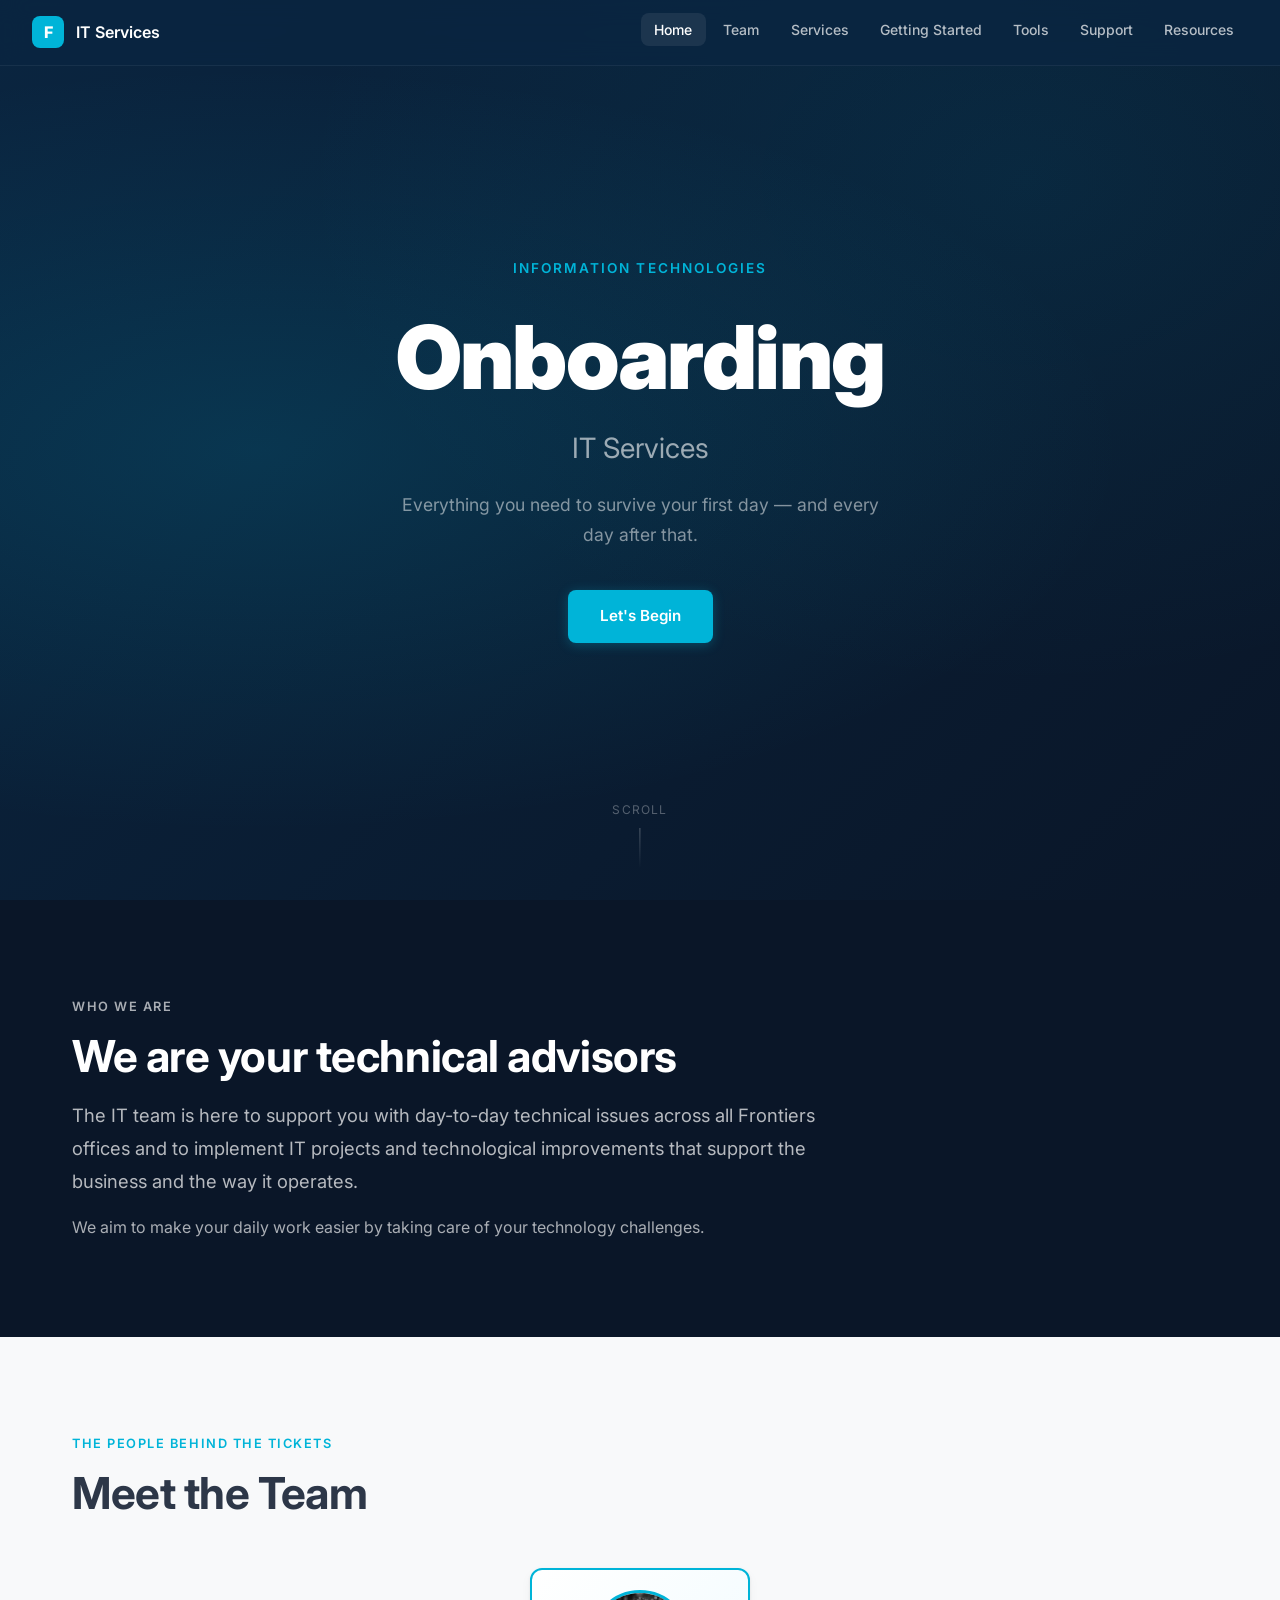
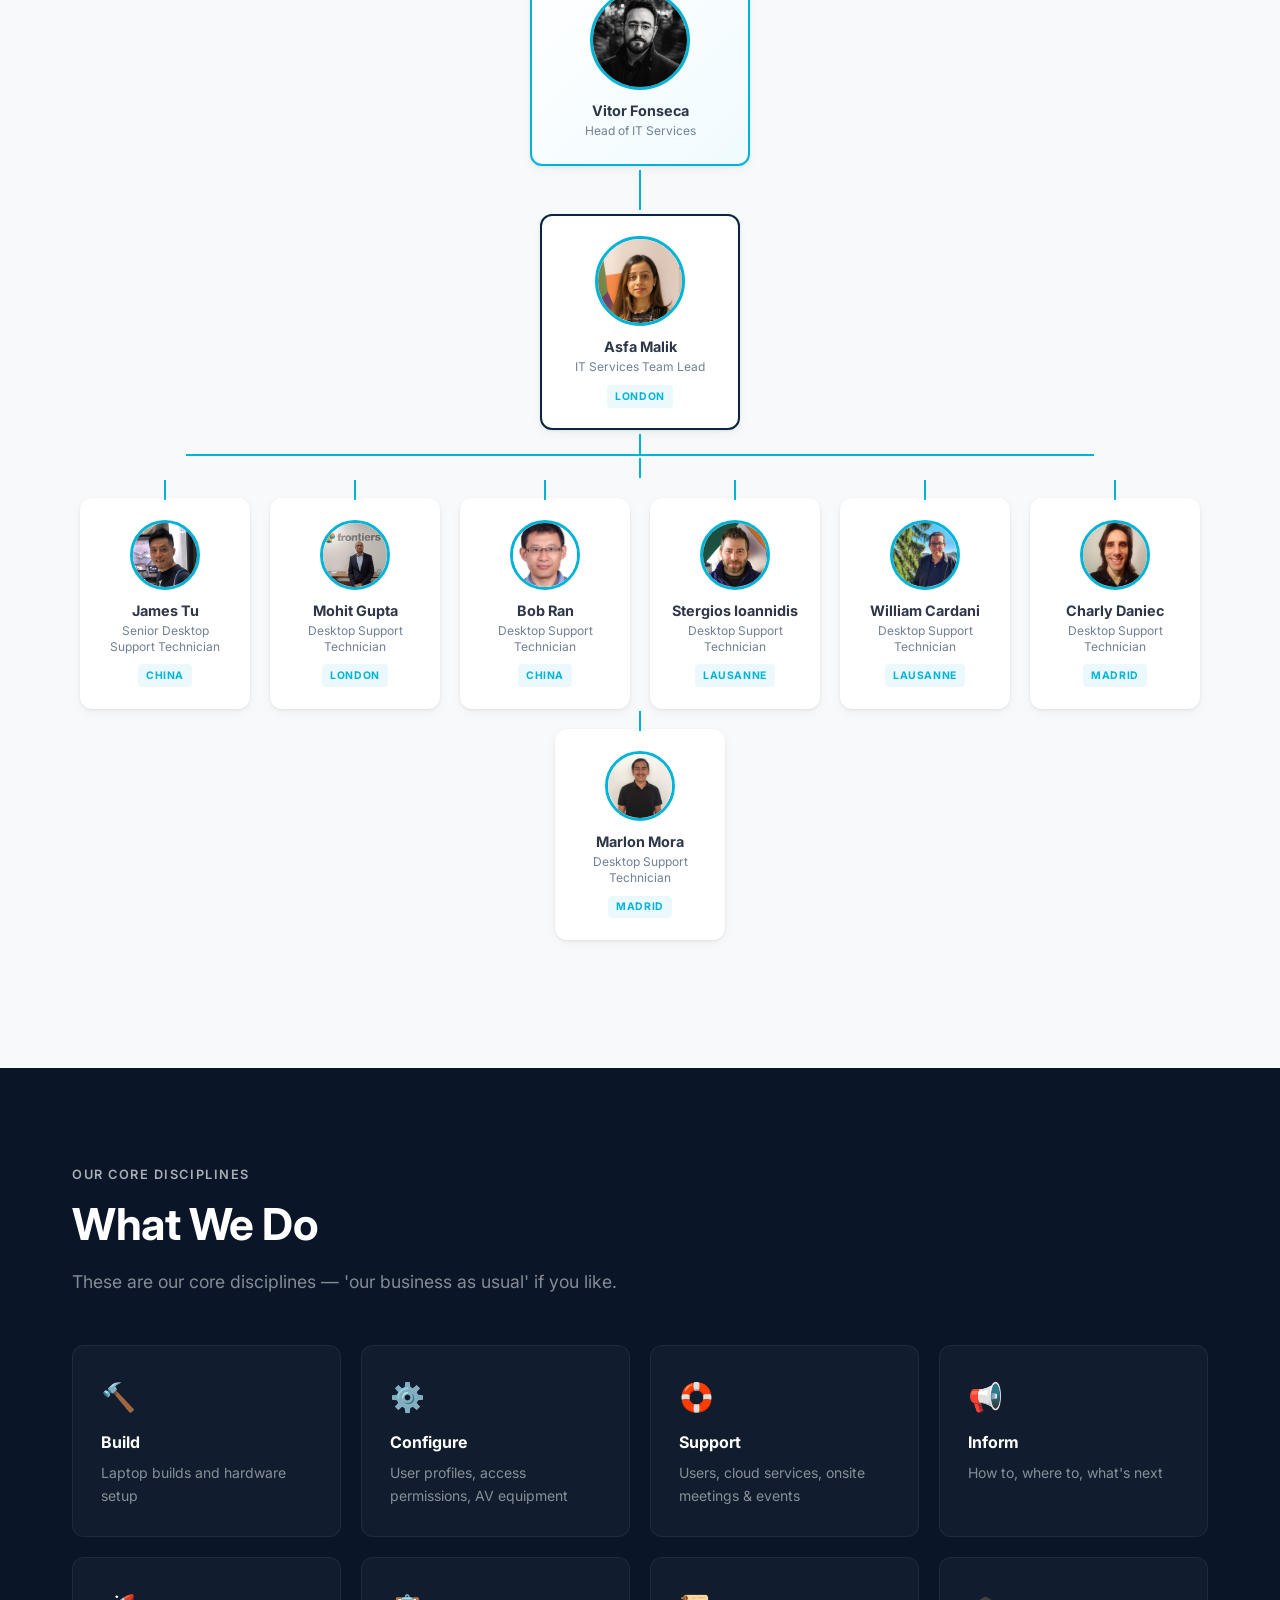
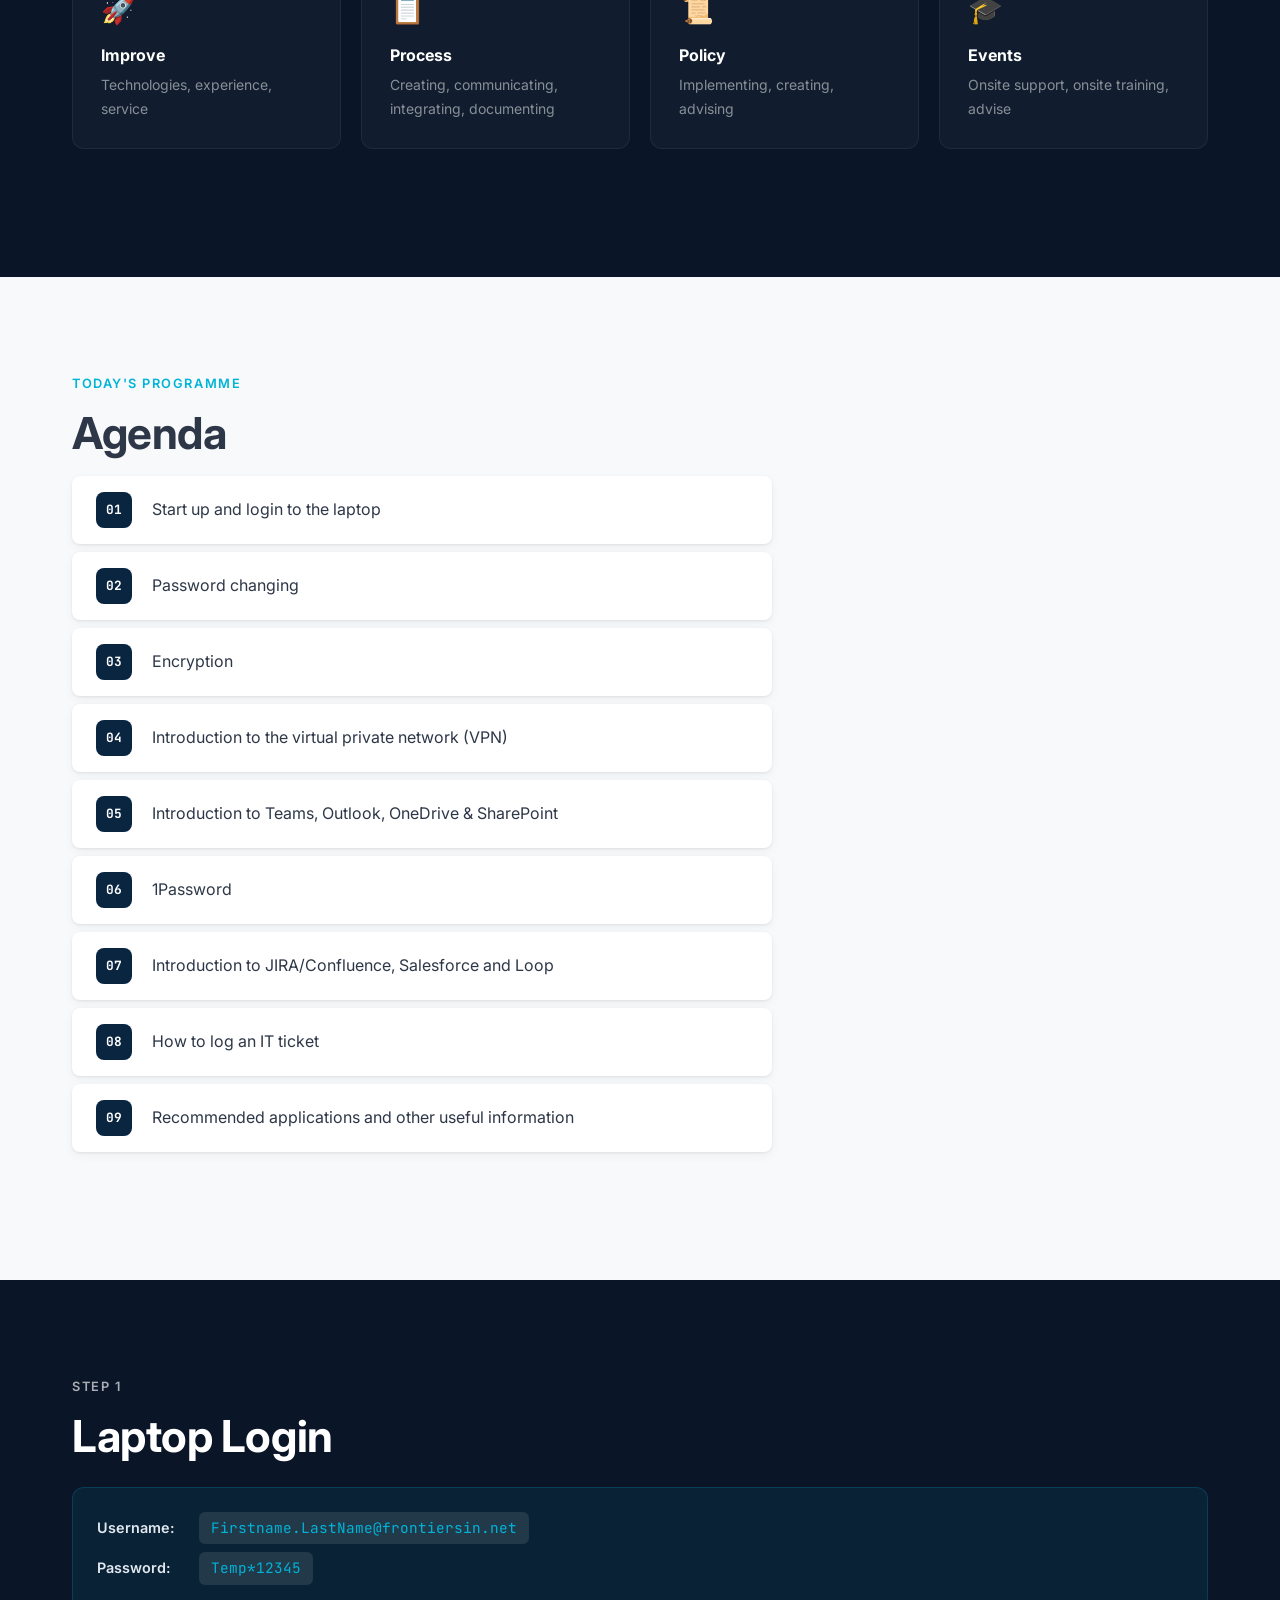
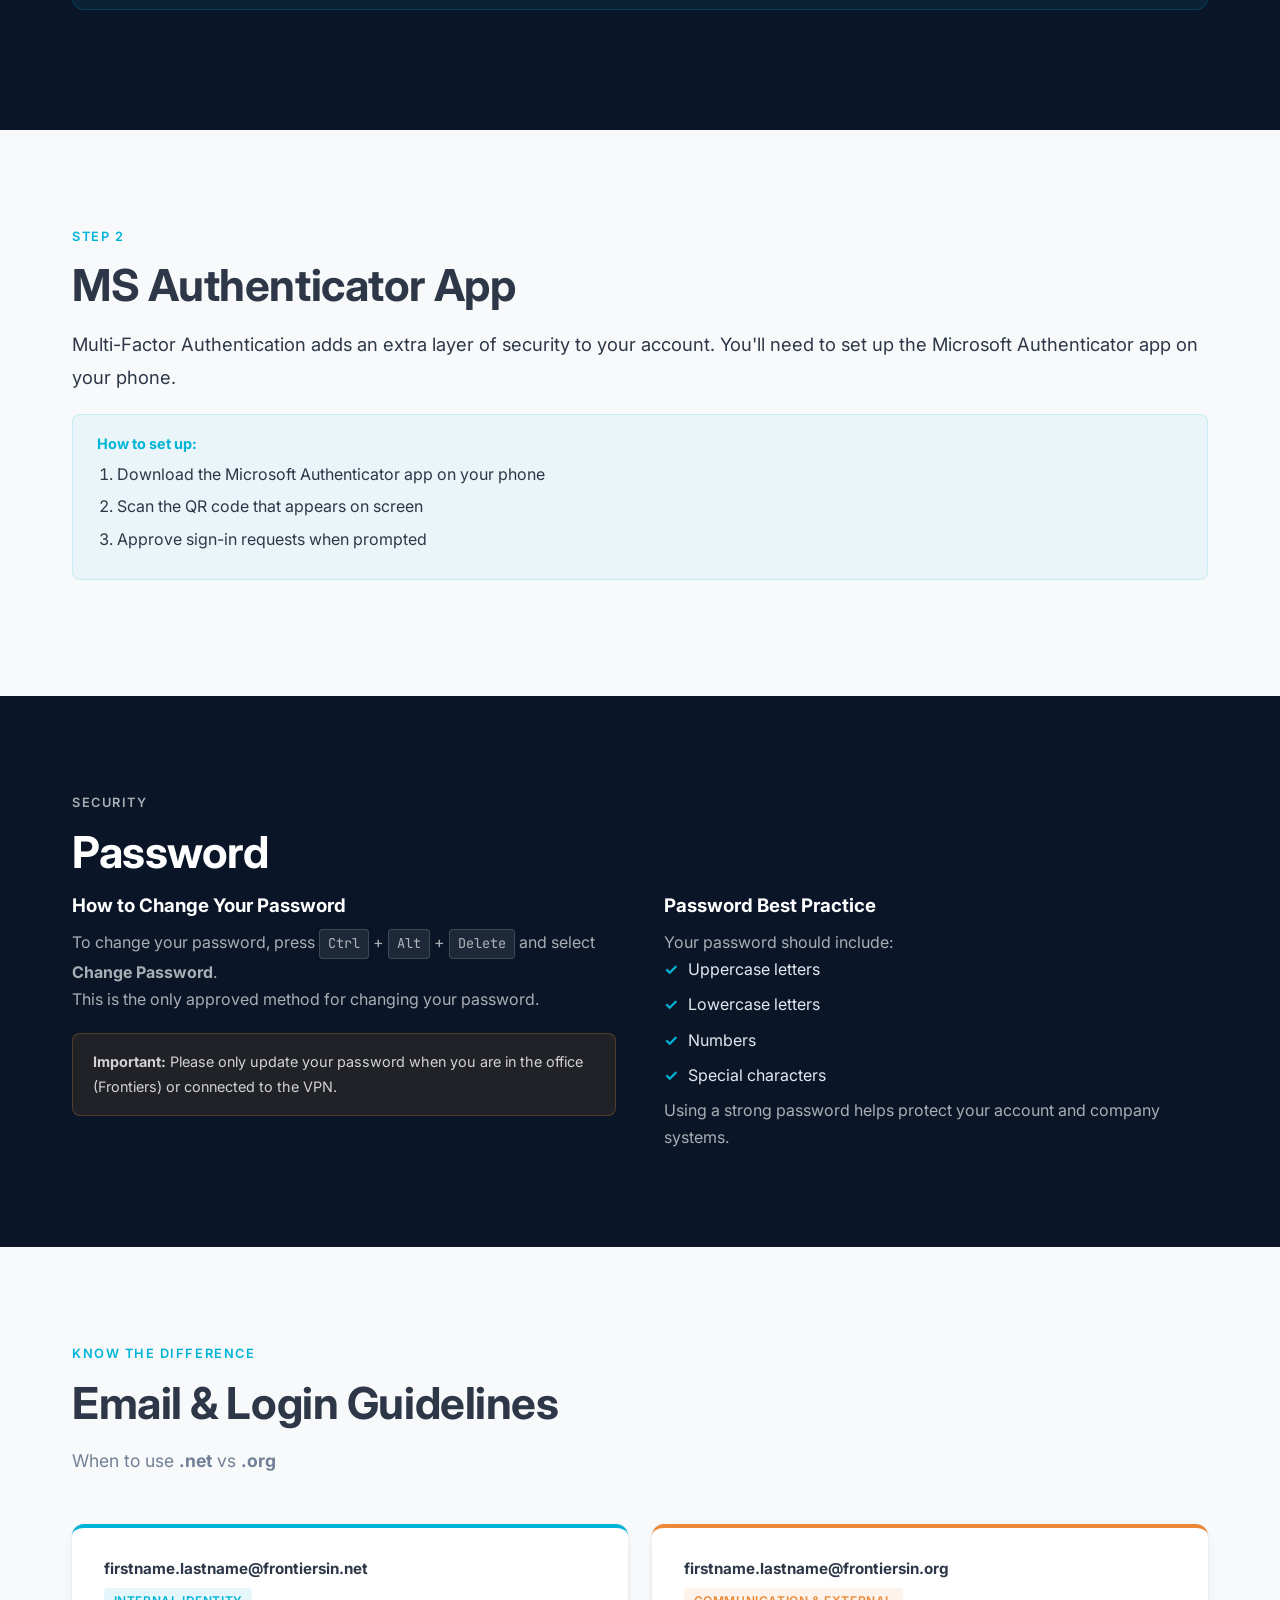
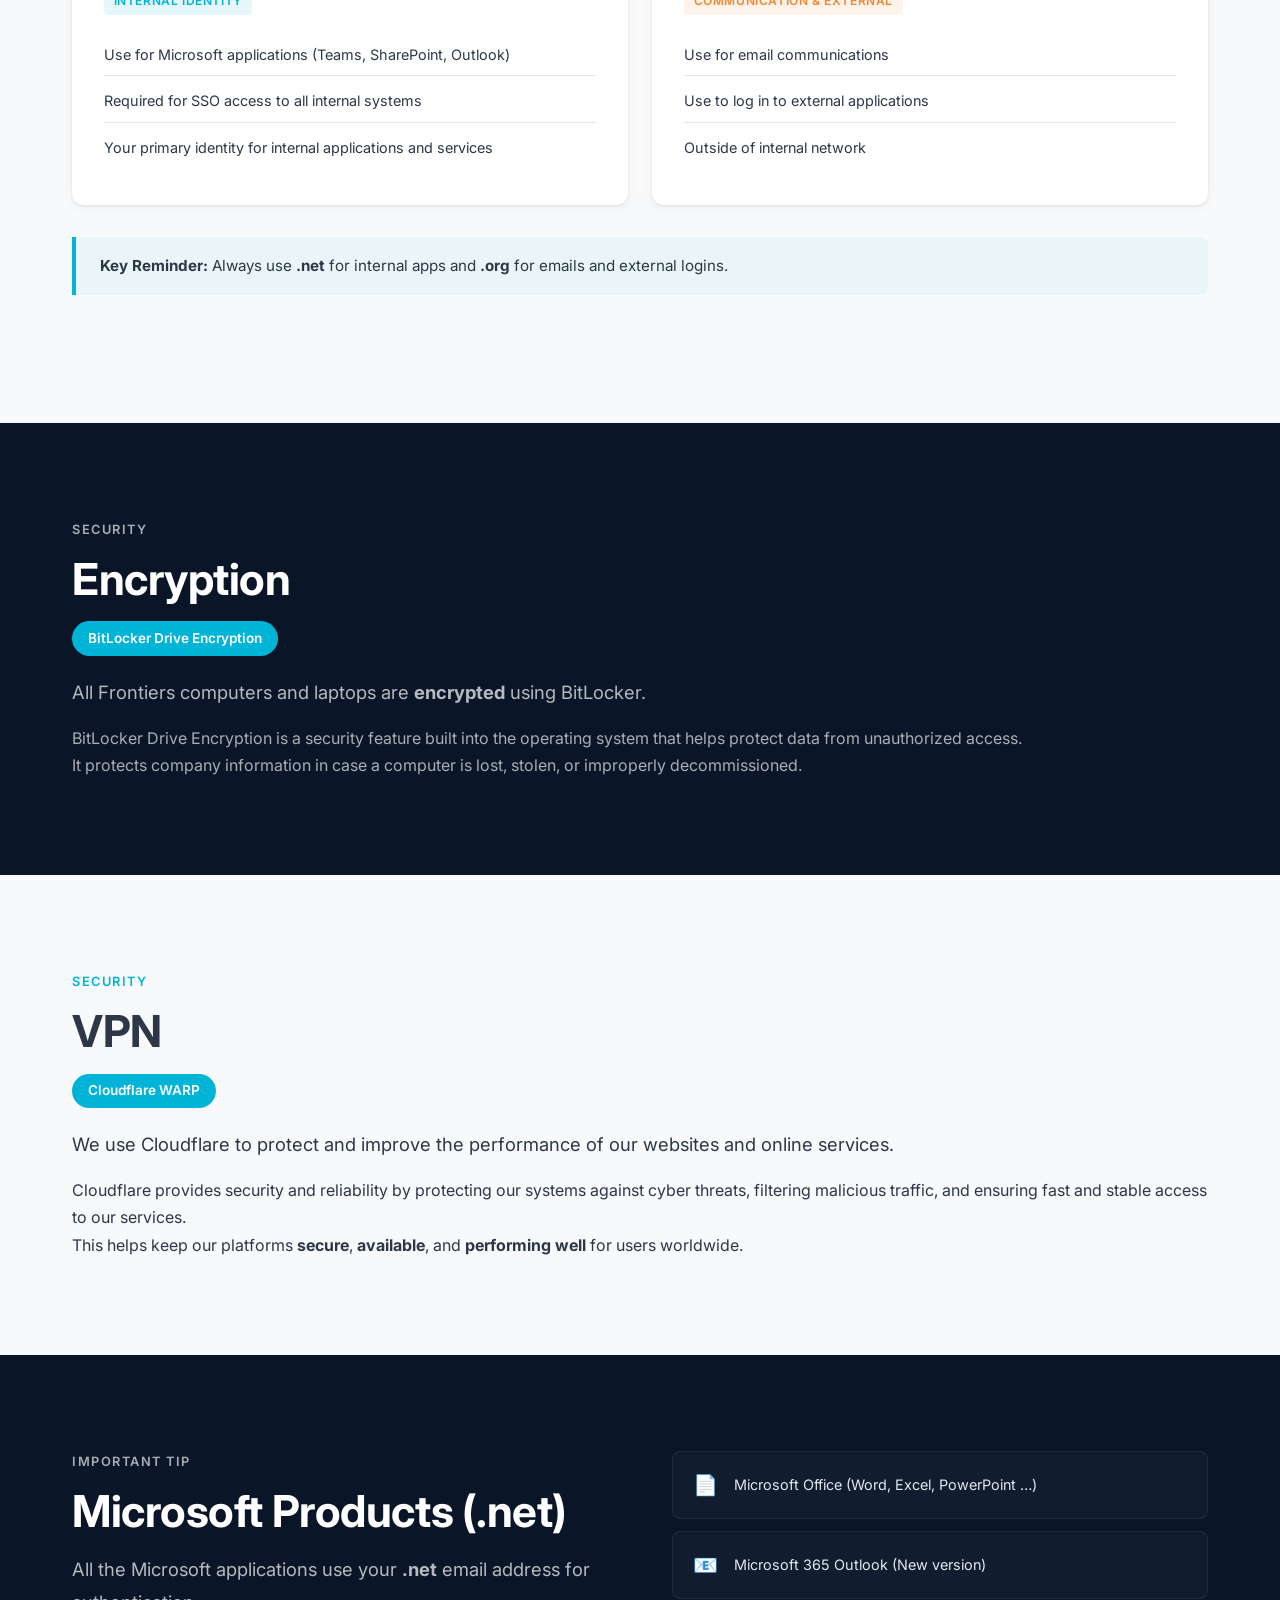
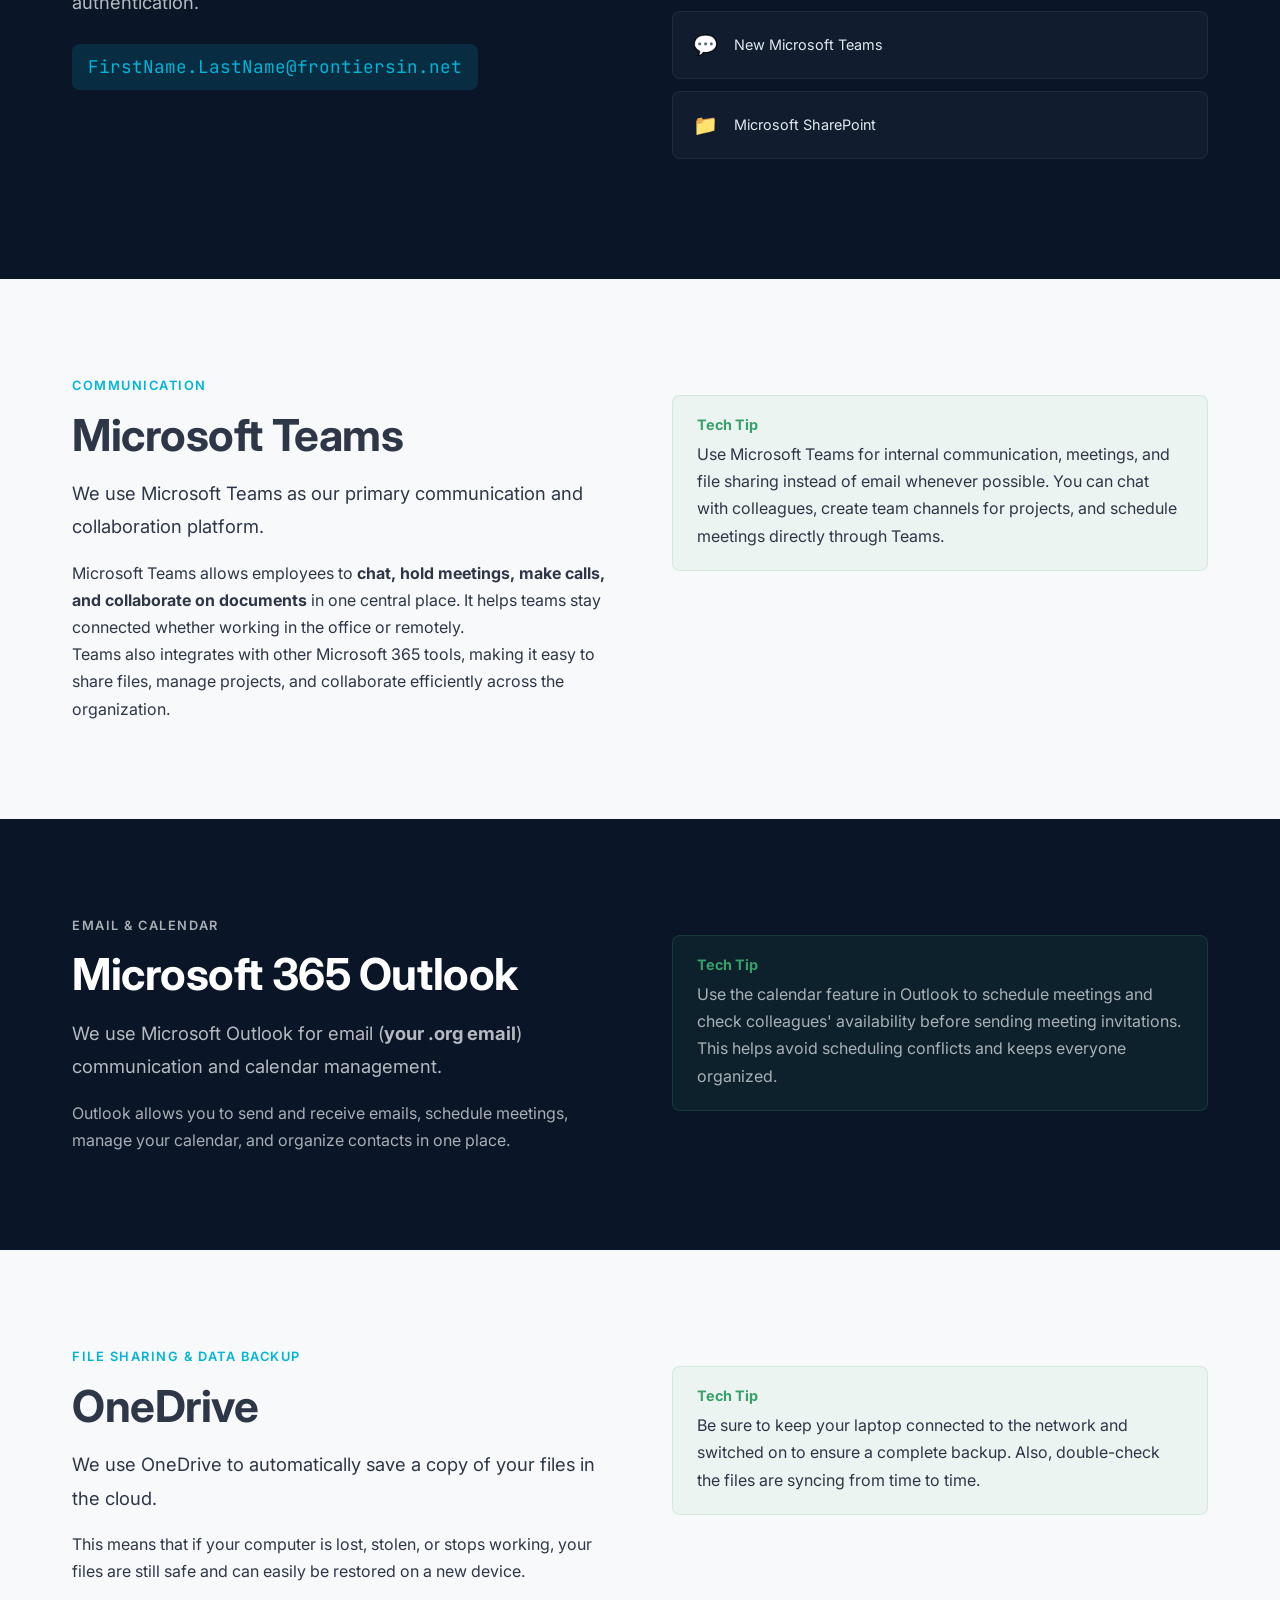
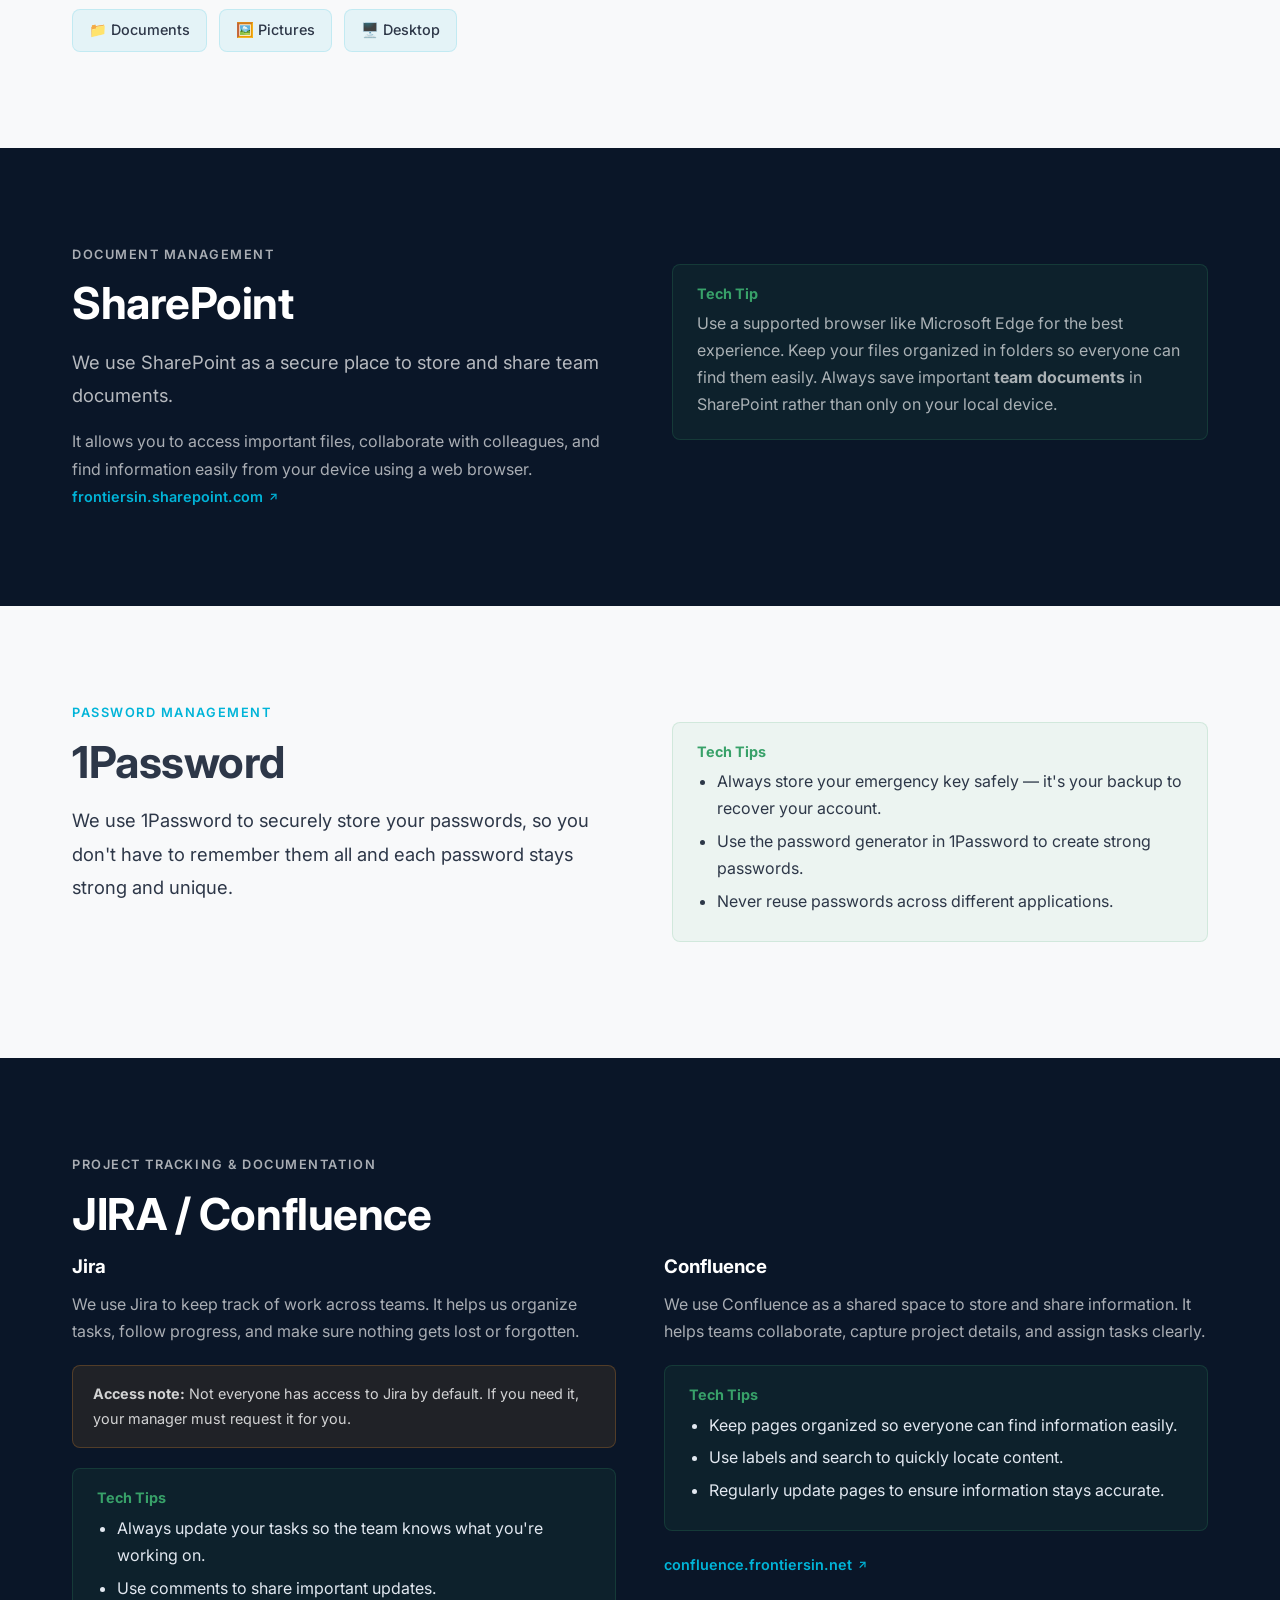
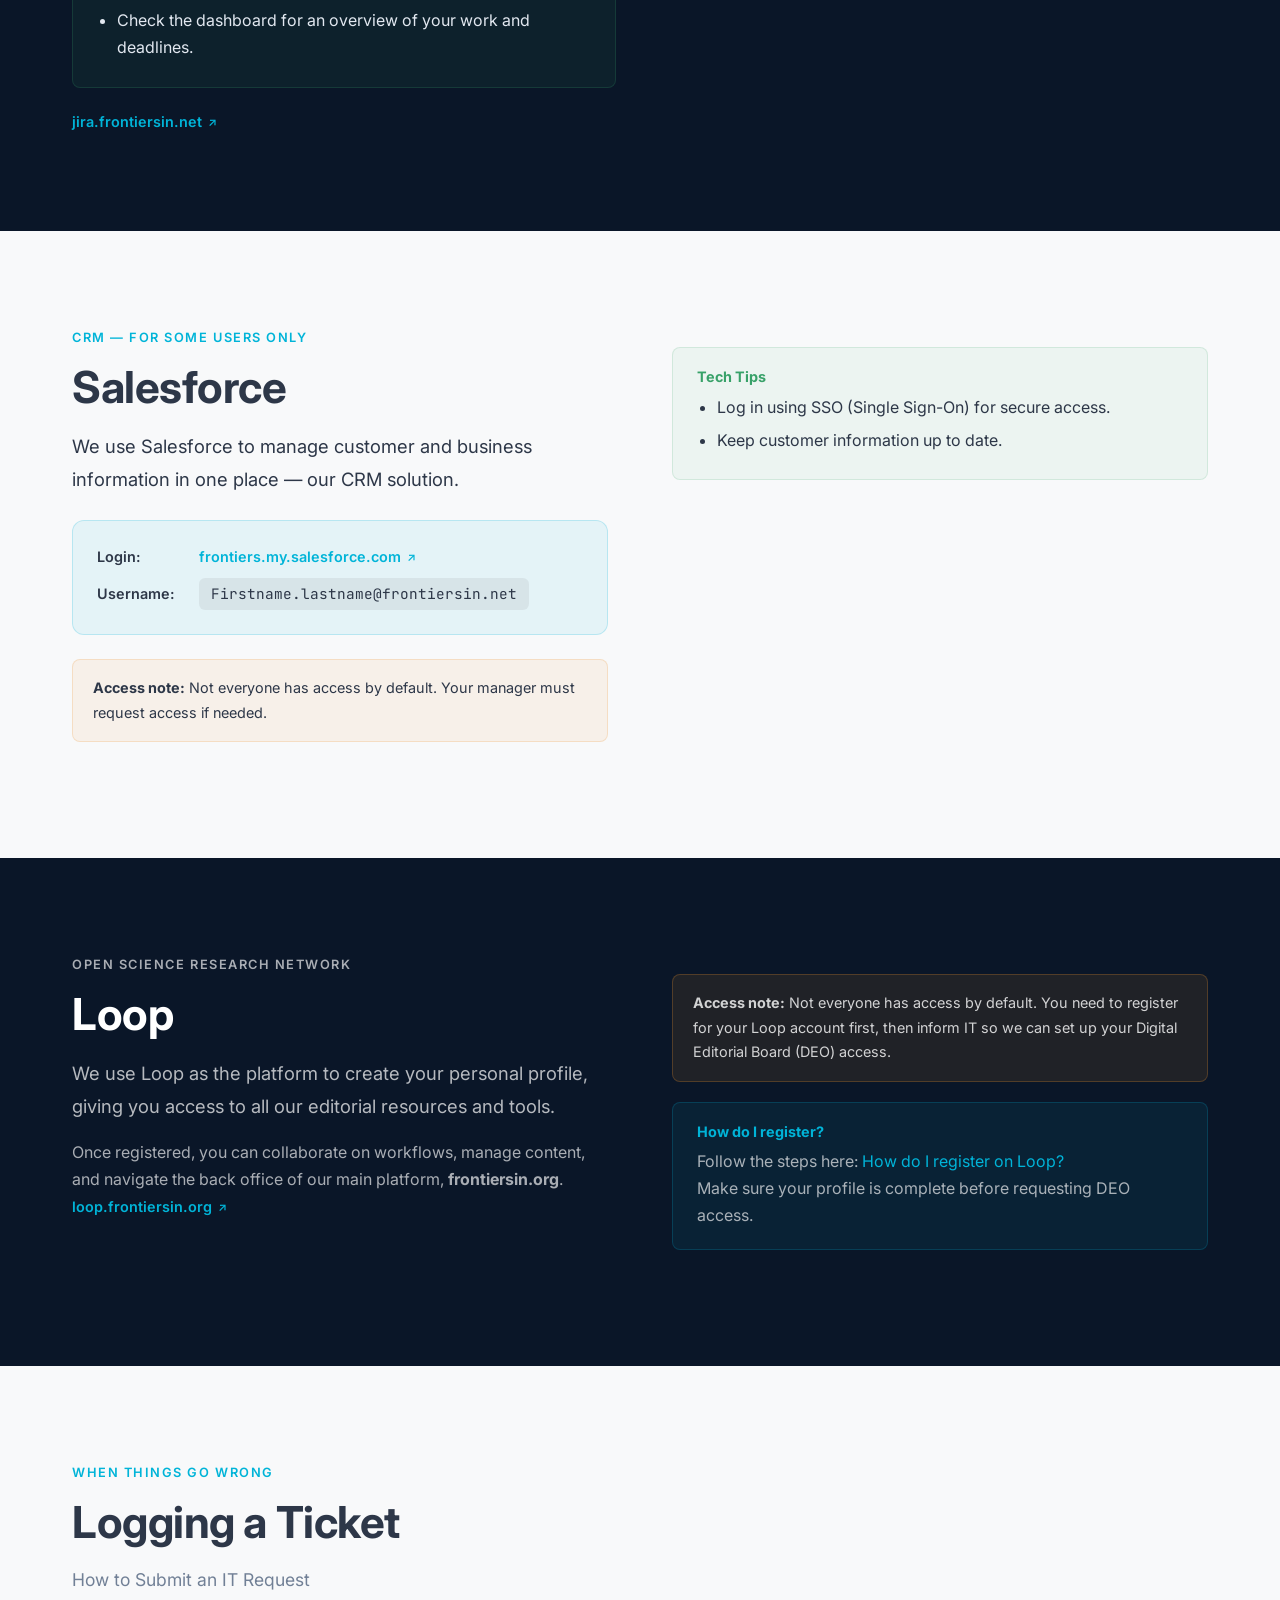
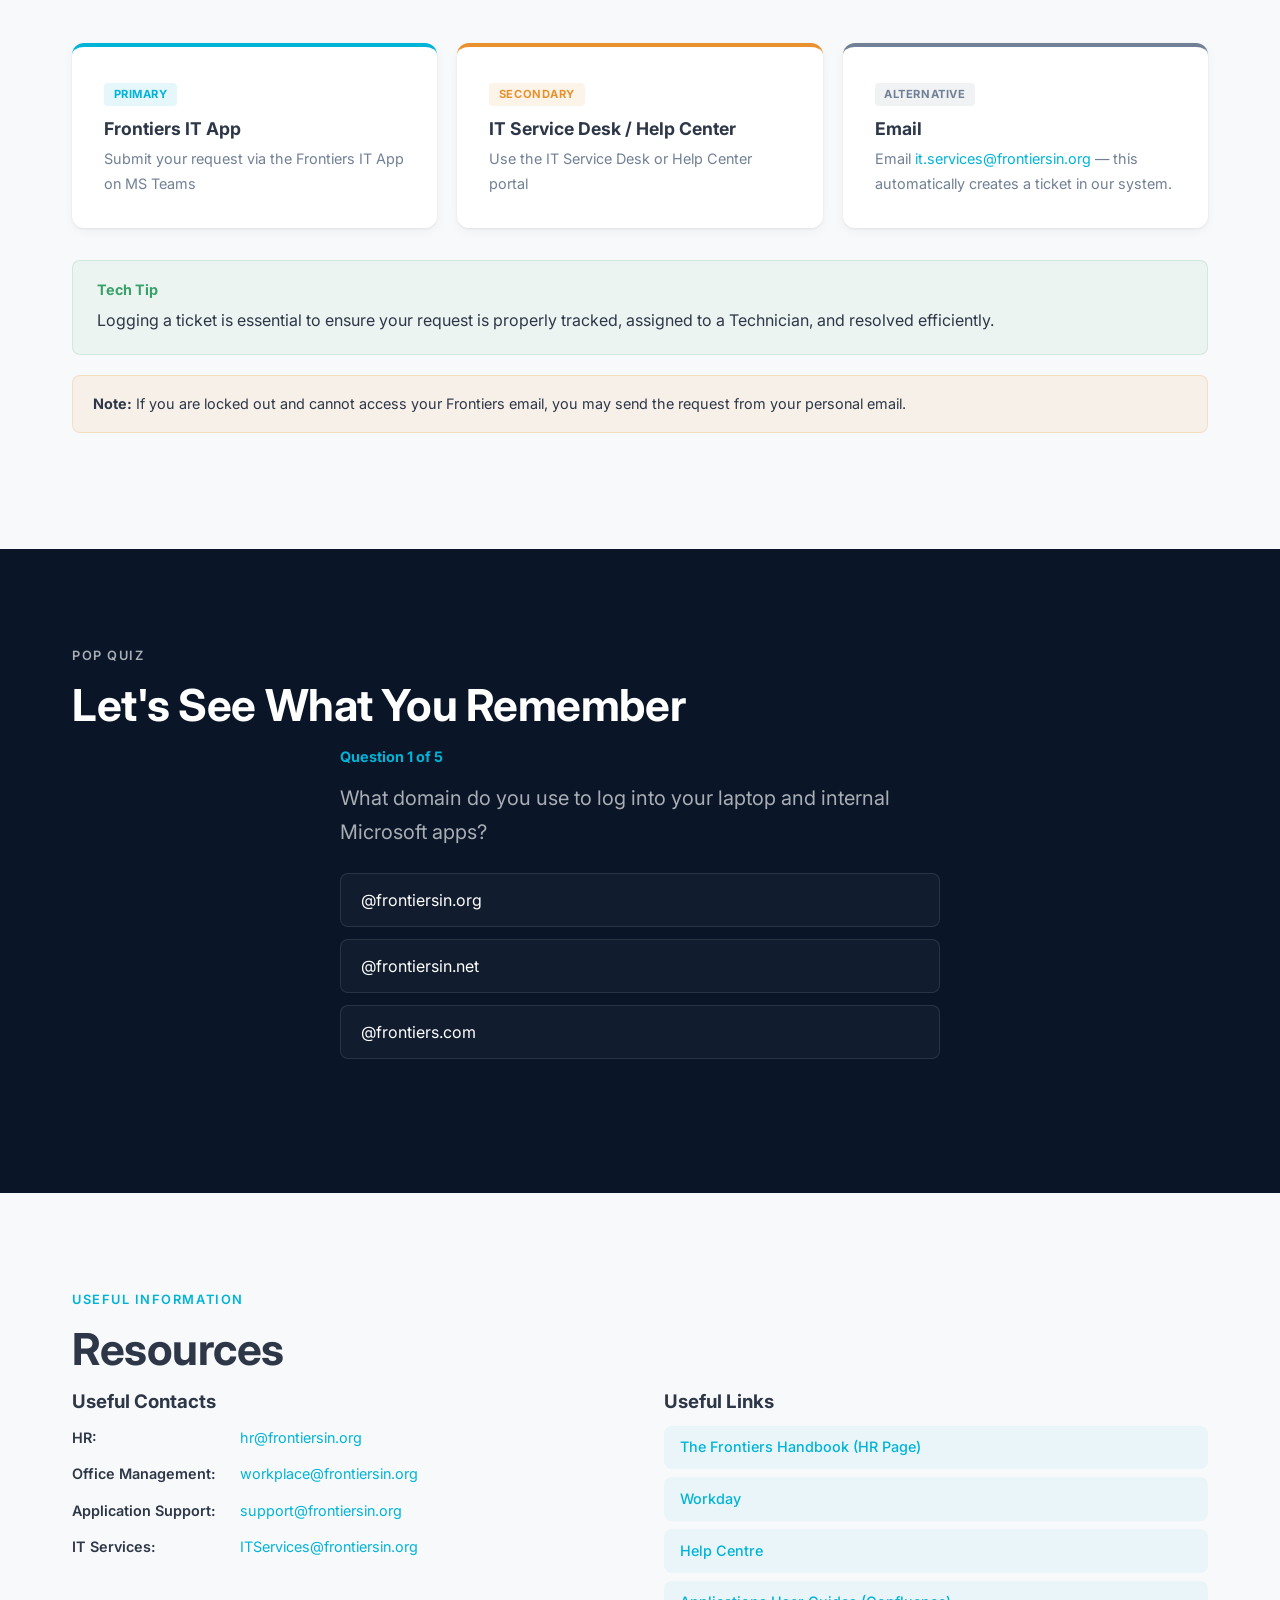
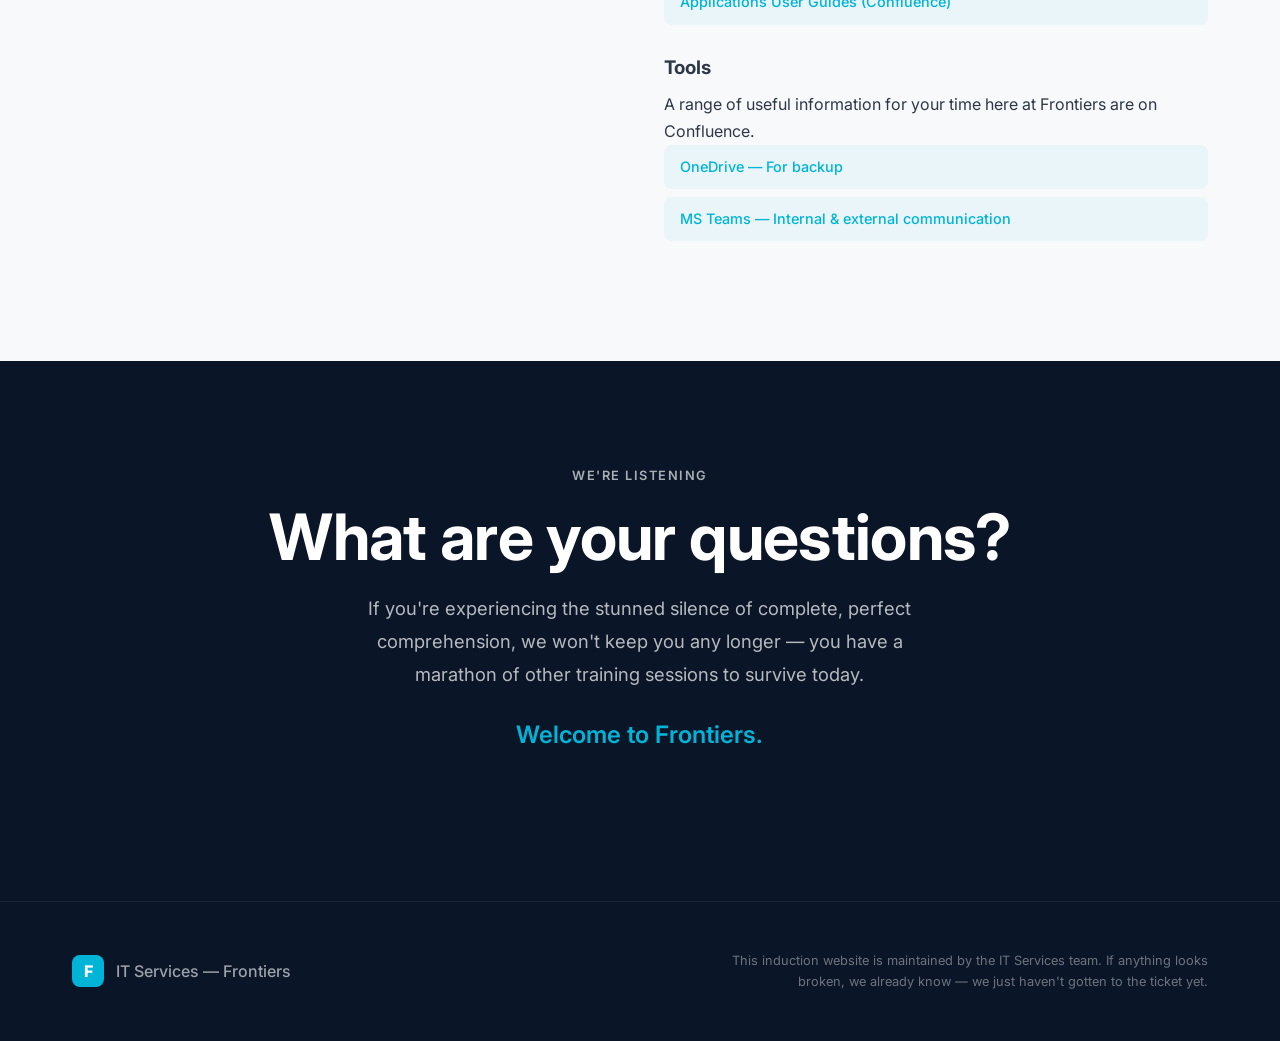
==== commit 19a24d33: "Remove presenter notes; redesign team as org chart with profile pages" ====
--- a/index.html
+++ b/index.html
@@ -49,111 +49,127 @@
   <!-- Slide 2: About -->
   <section class="section section-dark" id="about">
     <div class="container">
-      <div class="split-layout">
-        <div class="split-left">
-          <p class="section-eyebrow">Who We Are</p>
-          <h2 class="section-title">We are your technical advisors</h2>
-        </div>
-        <div class="split-right">
-          <p class="lead">The IT team is here to support you with day-to-day technical issues across all Frontiers offices and to implement IT projects and technological improvements that support the business and the way it operates.</p>
-          <p>We aim to make your daily work easier by taking care of your technology challenges.</p>
-          <div class="note-card">
-            <div class="note-icon">💬</div>
-            <div class="note-content">
-              <strong>Presenter Notes</strong>
-              <p>Welcome to Frontiers. You've made it through the mountain of HR paperwork, and now you get the true prize: IT Services onboarding. We're your technical support team, here to deal with the day-to-day issues so you can focus on the job you were actually hired to do. Think of us as the people quietly preventing the digital roof from collapsing.</p>
-              <p>If you have any questions, feel free to raise your hand physically or use the raise-hand emoji. Interrupting me is completely fine — encouraged, even. It proves you're still with me, and it's much better to ask now than to send us a slightly distressed ticket later.</p>
-            </div>
-          </div>
-        </div>
-      </div>
-    </div>
-  </section>
-
-  <!-- Slide 3: Team -->
+      <p class="section-eyebrow">Who We Are</p>
+      <h2 class="section-title">We are your technical advisors</h2>
+      <div class="about-content">
+        <p class="lead">The IT team is here to support you with day-to-day technical issues across all Frontiers offices and to implement IT projects and technological improvements that support the business and the way it operates.</p>
+        <p>We aim to make your daily work easier by taking care of your technology challenges.</p>
+      </div>
+    </div>
+  </section>
+
+  <!-- Slide 3: Team — Org Chart -->
   <section class="section" id="team">
     <div class="container">
       <p class="section-eyebrow">The People Behind the Tickets</p>
       <h2 class="section-title">Meet the Team</h2>
-      <div class="team-grid">
-        <div class="team-card team-card-featured">
-          <div class="team-avatar">
-            <img src="images/image4.png" alt="Vitor Fonseca" loading="lazy">
-          </div>
-          <h3>Vitor Fonseca</h3>
-          <p class="team-role">Head of IT Services</p>
-        </div>
-        <div class="team-card team-card-featured">
-          <div class="team-avatar">
-            <img src="images/image5.png" alt="Asfa Malik" loading="lazy">
-          </div>
-          <h3>Asfa Malik</h3>
-          <p class="team-role">IT Services Team Lead</p>
-          <p class="team-location">London</p>
-        </div>
-        <div class="team-card">
-          <div class="team-avatar">
-            <img src="images/image6.jpeg" alt="James Tu" loading="lazy">
-          </div>
-          <h3>James Tu</h3>
-          <p class="team-role">Senior Desktop Support Technician</p>
-          <p class="team-location">China</p>
-        </div>
-        <div class="team-card">
-          <div class="team-avatar">
-            <img src="images/image9.jpeg" alt="Mohit Gupta" loading="lazy">
-          </div>
-          <h3>Mohit Gupta</h3>
-          <p class="team-role">Desktop Support Technician</p>
-          <p class="team-location">London</p>
-        </div>
-        <div class="team-card">
-          <div class="team-avatar">
-            <img src="images/image8.jpeg" alt="Bob Ran" loading="lazy">
-          </div>
-          <h3>Bob Ran</h3>
-          <p class="team-role">Desktop Support Technician</p>
-          <p class="team-location">China</p>
-        </div>
-        <div class="team-card">
-          <div class="team-avatar">
-            <img src="images/image10.jpeg" alt="Stergios Ioannidis" loading="lazy">
-          </div>
-          <h3>Stergios Ioannidis</h3>
-          <p class="team-role">Desktop Support Technician</p>
-          <p class="team-location">Lausanne</p>
-        </div>
-        <div class="team-card">
-          <div class="team-avatar">
-            <img src="images/image11.jpeg" alt="William Cardani" loading="lazy">
-          </div>
-          <h3>William Cardani</h3>
-          <p class="team-role">Desktop Support Technician</p>
-          <p class="team-location">Lausanne</p>
-        </div>
-        <div class="team-card">
-          <div class="team-avatar">
-            <img src="images/image12.jpeg" alt="Charly Daniec" loading="lazy">
-          </div>
-          <h3>Charly Daniec</h3>
-          <p class="team-role">Desktop Support Technician</p>
-          <p class="team-location">Madrid</p>
-        </div>
-        <div class="team-card">
-          <div class="team-avatar">
-            <img src="images/image7.png" alt="Marlon Mora" loading="lazy">
-          </div>
-          <h3>Marlon Mora</h3>
-          <p class="team-role">Desktop Support Technician</p>
-          <p class="team-location">Madrid</p>
-        </div>
-      </div>
-      <div class="note-card">
-        <div class="note-icon">💬</div>
-        <div class="note-content">
-          <strong>Presenter Notes</strong>
-          <p>Here is the team you will eventually email in a mild panic. Vitor leads the department as our Head of IT Services. Asfa, based in London, is our Team Lead and works closely with Mohit to keep everything on track. The wider team includes Stergios and William in Lausanne, Charly and Marlon in Madrid, and Bob and James in China.</p>
-          <p>We are scattered across the globe, which means there is absolutely no timezone where you can hide from our mandatory software updates.</p>
+
+      <div class="org-chart">
+        <!-- Level 1: Head -->
+        <div class="org-level org-level-1">
+          <a href="profile.html#name=vitor-fonseca" class="org-node org-node-head" data-name="Vitor Fonseca" data-role="Head of IT Services">
+            <div class="org-avatar">
+              <img src="images/image12.jpeg" alt="Vitor Fonseca" loading="lazy">
+            </div>
+            <div class="org-info">
+              <h3>Vitor Fonseca</h3>
+              <p>Head of IT Services</p>
+            </div>
+          </a>
+        </div>
+
+        <!-- Connector line -->
+        <div class="org-connector org-connector-single"></div>
+
+        <!-- Level 2: Team Lead -->
+        <div class="org-level org-level-2">
+          <a href="profile.html#name=asfa-malik" class="org-node org-node-lead" data-name="Asfa Malik" data-role="IT Services Team Lead">
+            <div class="org-avatar">
+              <img src="images/image8.jpeg" alt="Asfa Malik" loading="lazy">
+            </div>
+            <div class="org-info">
+              <h3>Asfa Malik</h3>
+              <p>IT Services Team Lead</p>
+              <span class="org-location">London</span>
+            </div>
+          </a>
+        </div>
+
+        <!-- Connector branching -->
+        <div class="org-connector org-connector-branch"></div>
+
+        <!-- Level 3: Team Members -->
+        <div class="org-level org-level-3">
+          <a href="profile.html#name=james-tu" class="org-node" data-name="James Tu" data-role="Senior Desktop Support Technician">
+            <div class="org-avatar">
+              <img src="images/image9.jpeg" alt="James Tu" loading="lazy">
+            </div>
+            <div class="org-info">
+              <h3>James Tu</h3>
+              <p>Senior Desktop Support Technician</p>
+              <span class="org-location">China</span>
+            </div>
+          </a>
+          <a href="profile.html#name=mohit-gupta" class="org-node" data-name="Mohit Gupta" data-role="Desktop Support Technician">
+            <div class="org-avatar">
+              <img src="images/image4.png" alt="Mohit Gupta" loading="lazy">
+            </div>
+            <div class="org-info">
+              <h3>Mohit Gupta</h3>
+              <p>Desktop Support Technician</p>
+              <span class="org-location">London</span>
+            </div>
+          </a>
+          <a href="profile.html#name=bob-ran" class="org-node" data-name="Bob Ran" data-role="Desktop Support Technician">
+            <div class="org-avatar">
+              <img src="images/image5.png" alt="Bob Ran" loading="lazy">
+            </div>
+            <div class="org-info">
+              <h3>Bob Ran</h3>
+              <p>Desktop Support Technician</p>
+              <span class="org-location">China</span>
+            </div>
+          </a>
+          <a href="profile.html#name=stergios-ioannidis" class="org-node" data-name="Stergios Ioannidis" data-role="Desktop Support Technician">
+            <div class="org-avatar">
+              <img src="images/image10.jpeg" alt="Stergios Ioannidis" loading="lazy">
+            </div>
+            <div class="org-info">
+              <h3>Stergios Ioannidis</h3>
+              <p>Desktop Support Technician</p>
+              <span class="org-location">Lausanne</span>
+            </div>
+          </a>
+          <a href="profile.html#name=william-cardani" class="org-node" data-name="William Cardani" data-role="Desktop Support Technician">
+            <div class="org-avatar">
+              <img src="images/image11.jpeg" alt="William Cardani" loading="lazy">
+            </div>
+            <div class="org-info">
+              <h3>William Cardani</h3>
+              <p>Desktop Support Technician</p>
+              <span class="org-location">Lausanne</span>
+            </div>
+          </a>
+          <a href="profile.html#name=charly-daniec" class="org-node" data-name="Charly Daniec" data-role="Desktop Support Technician">
+            <div class="org-avatar">
+              <img src="images/image6.jpeg" alt="Charly Daniec" loading="lazy">
+            </div>
+            <div class="org-info">
+              <h3>Charly Daniec</h3>
+              <p>Desktop Support Technician</p>
+              <span class="org-location">Madrid</span>
+            </div>
+          </a>
+          <a href="profile.html#name=marlon-mora" class="org-node" data-name="Marlon Mora" data-role="Desktop Support Technician">
+            <div class="org-avatar">
+              <img src="images/image7.png" alt="Marlon Mora" loading="lazy">
+            </div>
+            <div class="org-info">
+              <h3>Marlon Mora</h3>
+              <p>Desktop Support Technician</p>
+              <span class="org-location">Madrid</span>
+            </div>
+          </a>
         </div>
       </div>
     </div>
@@ -205,13 +221,6 @@
           <div class="service-icon">🎓</div>
           <h3>Events</h3>
           <p>Onsite support, onsite training, advise</p>
-        </div>
-      </div>
-      <div class="note-card">
-        <div class="note-icon">💬</div>
-        <div class="note-content">
-          <strong>Presenter Notes</strong>
-          <p>This is our menu of services. The 'Build' and 'Configure' pillars happen mostly via Autopilot before you even unbox your machine. We also handle support for users and onsite events — so if a meeting room projector melts down, we're your guys. The rest — Inform, Improve, Process, and Policy — is the endless background work we do writing documentation that we sincerely hope you'll read one day.</p>
         </div>
       </div>
     </div>
@@ -233,42 +242,22 @@
         <div class="agenda-item"><span class="agenda-num">08</span><span>How to log an IT ticket</span></div>
         <div class="agenda-item"><span class="agenda-num">09</span><span>Recommended applications and other useful information</span></div>
       </div>
-      <div class="note-card">
-        <div class="note-icon">💬</div>
-        <div class="note-content">
-          <strong>Presenter Notes</strong>
-          <p>Today's marathon agenda. We will cover your initial laptop login, the joy of password changing, and encryption. We'll tour the apps you'll live in, introduce our VPN, and teach you how to lock away your secrets in 1Password. Finally, we'll cover how to correctly log an IT ticket, rather than just silently hoping your computer fixes itself.</p>
-        </div>
-      </div>
     </div>
   </section>
 
   <!-- Slide 6: Laptop Login -->
   <section class="section section-dark" id="login">
     <div class="container">
-      <div class="split-layout">
-        <div class="split-left">
-          <p class="section-eyebrow">Step 1</p>
-          <h2 class="section-title">Laptop Login</h2>
-          <div class="credential-box">
-            <div class="credential-row">
-              <span class="credential-label">Username:</span>
-              <code class="credential-value">Firstname.LastName@frontiersin.net</code>
-            </div>
-            <div class="credential-row">
-              <span class="credential-label">Password:</span>
-              <code class="credential-value">Temp*12345</code>
-            </div>
-          </div>
-        </div>
-        <div class="split-right">
-          <div class="note-card">
-            <div class="note-icon">💬</div>
-            <div class="note-content">
-              <strong>Presenter Notes</strong>
-              <p>Let's talk about access. As we checked earlier, most of you logged in using the temporary password from your IT induction notes — usually something wonderfully uninspired like Temp*12345. Entering that password kicks off the Multi-Factor Authentication setup.</p>
-            </div>
-          </div>
+      <p class="section-eyebrow">Step 1</p>
+      <h2 class="section-title">Laptop Login</h2>
+      <div class="credential-box">
+        <div class="credential-row">
+          <span class="credential-label">Username:</span>
+          <code class="credential-value">Firstname.LastName@frontiersin.net</code>
+        </div>
+        <div class="credential-row">
+          <span class="credential-label">Password:</span>
+          <code class="credential-value">Temp*12345</code>
         </div>
       </div>
     </div>
@@ -277,30 +266,16 @@
   <!-- Slide 7: MS Authenticator -->
   <section class="section" id="mfa">
     <div class="container">
-      <div class="split-layout">
-        <div class="split-left">
-          <p class="section-eyebrow">Step 2</p>
-          <h2 class="section-title">MS Authenticator App</h2>
-          <p class="lead">Multi-Factor Authentication adds an extra layer of security to your account. You'll need to set up the Microsoft Authenticator app on your phone.</p>
-          <div class="info-box">
-            <h4>How to set up:</h4>
-            <ol>
-              <li>Download the Microsoft Authenticator app on your phone</li>
-              <li>Scan the QR code that appears on screen</li>
-              <li>Approve sign-in requests when prompted</li>
-            </ol>
-          </div>
-        </div>
-        <div class="split-right">
-          <div class="note-card">
-            <div class="note-icon">💬</div>
-            <div class="note-content">
-              <strong>Presenter Notes</strong>
-              <p>If anyone hasn't done that yet, just grab your phone, open the Microsoft Authenticator app, and scan the QR code. The app is basically your digital security guard. If it ever asks you to approve a sign-in while you're nowhere near your laptop, tap <strong>deny</strong> — because that's not you, and also not a great sign.</p>
-              <p>That said, if you'd rather not miss the even more exciting content coming up next, you can always finish this setup after the induction.</p>
-            </div>
-          </div>
-        </div>
+      <p class="section-eyebrow">Step 2</p>
+      <h2 class="section-title">MS Authenticator App</h2>
+      <p class="lead">Multi-Factor Authentication adds an extra layer of security to your account. You'll need to set up the Microsoft Authenticator app on your phone.</p>
+      <div class="info-box">
+        <h4>How to set up:</h4>
+        <ol>
+          <li>Download the Microsoft Authenticator app on your phone</li>
+          <li>Scan the QR code that appears on screen</li>
+          <li>Approve sign-in requests when prompted</li>
+        </ol>
       </div>
     </div>
   </section>
@@ -331,14 +306,6 @@
           <p>Using a strong password helps protect your account and company systems.</p>
         </div>
       </div>
-      <div class="note-card">
-        <div class="note-icon">💬</div>
-        <div class="note-content">
-          <strong>Presenter Notes</strong>
-          <p>The good news is that, thanks to the MFA, we no longer have to deal with the annoying routine of changing passwords every 90 days. That said, you do still need to change your password now, for the obvious reason that everyone is currently using a temporary one. And since you'll likely be keeping your new password for a while, make it a strong one: use uppercase and lowercase letters, numbers, and special characters.</p>
-          <p>And here's how to change your password: press <strong>Ctrl + Alt + Delete</strong> and select <strong>"Change a password."</strong> A web page will then pop up — that's completely normal and intentional. Just follow the prompts from there.</p>
-        </div>
-      </div>
     </div>
   </section>
 
@@ -375,66 +342,30 @@
       <div class="key-reminder">
         <strong>Key Reminder:</strong> Always use <strong>.net</strong> for internal apps and <strong>.org</strong> for emails and external logins.
       </div>
-      <div class="note-card">
-        <div class="note-icon">💬</div>
-        <div class="note-content">
-          <strong>Presenter Notes</strong>
-          <p>Some of you may already have noticed that when we log in, we use a .net account, while our actual email addresses end in .org. I want to highlight this because it is a very common point of confusion.</p>
-          <p>Your .net account is used for internal login — this includes your laptop and internal Microsoft applications. Your .org account is used for email, as well as for logging in to external services or applications.</p>
-          <p>In short: use .net for internal access, and .org for email and external login.</p>
-        </div>
-      </div>
     </div>
   </section>
 
   <!-- Slide 11: Encryption -->
   <section class="section section-dark" id="encryption">
     <div class="container">
-      <div class="split-layout">
-        <div class="split-left">
-          <p class="section-eyebrow">Security</p>
-          <h2 class="section-title">Encryption</h2>
-          <div class="tool-badge">BitLocker Drive Encryption</div>
-          <p class="lead">All Frontiers computers and laptops are <strong>encrypted</strong> using BitLocker.</p>
-          <p>BitLocker Drive Encryption is a security feature built into the operating system that helps protect data from unauthorized access.</p>
-          <p>It protects company information in case a computer is lost, stolen, or improperly decommissioned.</p>
-        </div>
-        <div class="split-right">
-          <div class="note-card">
-            <div class="note-icon">💬</div>
-            <div class="note-content">
-              <strong>Presenter Notes</strong>
-              <p>All our machines are encrypted with BitLocker. That means if you accidentally leave your laptop on the subway, whoever picks it up gets a very expensive, very heavy paperweight — but not our company data. BitLocker is one of those quiet behind-the-scenes heroes, a bit like the IT Service team: it works in the background to keep your data safe without requiring any action from you.</p>
-            </div>
-          </div>
-        </div>
-      </div>
+      <p class="section-eyebrow">Security</p>
+      <h2 class="section-title">Encryption</h2>
+      <div class="tool-badge">BitLocker Drive Encryption</div>
+      <p class="lead">All Frontiers computers and laptops are <strong>encrypted</strong> using BitLocker.</p>
+      <p>BitLocker Drive Encryption is a security feature built into the operating system that helps protect data from unauthorized access.</p>
+      <p>It protects company information in case a computer is lost, stolen, or improperly decommissioned.</p>
     </div>
   </section>
 
   <!-- Slide 12: VPN -->
   <section class="section" id="vpn">
     <div class="container">
-      <div class="split-layout">
-        <div class="split-left">
-          <p class="section-eyebrow">Security</p>
-          <h2 class="section-title">VPN</h2>
-          <div class="tool-badge">Cloudflare WARP</div>
-          <p class="lead">We use Cloudflare to protect and improve the performance of our websites and online services.</p>
-          <p>Cloudflare provides security and reliability by protecting our systems against cyber threats, filtering malicious traffic, and ensuring fast and stable access to our services.</p>
-          <p>This helps keep our platforms <strong>secure</strong>, <strong>available</strong>, and <strong>performing well</strong> for users worldwide.</p>
-        </div>
-        <div class="split-right">
-          <div class="note-card">
-            <div class="note-icon">💬</div>
-            <div class="note-content">
-              <strong>Presenter Notes</strong>
-              <p>So, if BitLocker protects the data stored on your laptop, how do we protect data while it's being transmitted? Many of you have probably already guessed the answer: <strong>VPN</strong>.</p>
-              <p>Our VPN is <strong>Cloudflare WARP</strong>. It sits quietly in your taskbar and creates a secure tunnel for your connection. Please make sure it shows <strong>"Connected."</strong> If you switch it off for no particular reason, several of your daily tools will stop working, and there is a very good chance your next IT ticket will end with us politely telling you to turn your VPN back on.</p>
-            </div>
-          </div>
-        </div>
-      </div>
+      <p class="section-eyebrow">Security</p>
+      <h2 class="section-title">VPN</h2>
+      <div class="tool-badge">Cloudflare WARP</div>
+      <p class="lead">We use Cloudflare to protect and improve the performance of our websites and online services.</p>
+      <p>Cloudflare provides security and reliability by protecting our systems against cyber threats, filtering malicious traffic, and ensuring fast and stable access to our services.</p>
+      <p>This helps keep our platforms <strong>secure</strong>, <strong>available</strong>, and <strong>performing well</strong> for users worldwide.</p>
     </div>
   </section>
 
@@ -469,14 +400,6 @@
               <span>Microsoft SharePoint</span>
             </div>
           </div>
-          <div class="note-card">
-            <div class="note-icon">💬</div>
-            <div class="note-content">
-              <strong>Presenter Notes</strong>
-              <p>Love them or not, we all end up spending a fair amount of our working lives with Microsoft. So this covers the usual Office apps — Word, Excel, PowerPoint — along with Outlook, Teams, and SharePoint.</p>
-              <p>The key thing to keep in mind is that all of these use your .net account to log in. So although your real email address is .org, Microsoft still wants .net. It may not be elegant, but it is how the universe has been arranged.</p>
-            </div>
-          </div>
         </div>
       </div>
     </div>
@@ -501,14 +424,6 @@
             <h4>Tech Tip</h4>
             <p>Use Microsoft Teams for internal communication, meetings, and file sharing instead of email whenever possible. You can chat with colleagues, create team channels for projects, and schedule meetings directly through Teams.</p>
           </div>
-          <div class="note-card">
-            <div class="note-icon">💬</div>
-            <div class="note-content">
-              <strong>Presenter Notes</strong>
-              <p>Let's focus a bit more on Teams and Outlook, because these are the two Microsoft tools most closely connected to your daily work. I'd love to say they're my favourites, but let's not start with lies.</p>
-              <p>Teams is basically our hub for internal communication and collaboration. You'll use it for chats, calls, meetings, team channels, and sharing files. In other words, if something is happening live and involves other people, there's a good chance it's happening in Teams.</p>
-            </div>
-          </div>
         </div>
       </div>
     </div>
@@ -528,13 +443,6 @@
           <div class="tech-tip">
             <h4>Tech Tip</h4>
             <p>Use the calendar feature in Outlook to schedule meetings and check colleagues' availability before sending meeting invitations. This helps avoid scheduling conflicts and keeps everyone organized.</p>
-          </div>
-          <div class="note-card">
-            <div class="note-icon">💬</div>
-            <div class="note-content">
-              <strong>Presenter Notes</strong>
-              <p>Outlook, on the other hand, is your main tool for email and calendar management. This is where you'll send and receive emails, manage meeting invitations, schedule appointments, and keep track of your working day. So if Teams is where conversations happen in real time, Outlook is where your more formal communication and scheduling live.</p>
-            </div>
           </div>
         </div>
       </div>
@@ -561,13 +469,6 @@
             <h4>Tech Tip</h4>
             <p>Be sure to keep your laptop connected to the network and switched on to ensure a complete backup. Also, double-check the files are syncing from time to time.</p>
           </div>
-          <div class="note-card">
-            <div class="note-icon">💬</div>
-            <div class="note-content">
-              <strong>Presenter Notes</strong>
-              <p>OneDrive is your personal backup, automatically saving files to the cloud. It explicitly syncs three folders: Documents, Pictures, and Desktop. So if your masterpiece is sitting safely in one of those, you're in good shape. If, however, you leave it in <strong>Downloads</strong> and your hard drive gives up, we will be sympathetic — but we will not be performing miracles.</p>
-            </div>
-          </div>
         </div>
       </div>
     </div>
@@ -588,14 +489,6 @@
           <div class="tech-tip">
             <h4>Tech Tip</h4>
             <p>Use a supported browser like Microsoft Edge for the best experience. Keep your files organized in folders so everyone can find them easily. Always save important <strong>team documents</strong> in SharePoint rather than only on your local device.</p>
-          </div>
-          <div class="note-card">
-            <div class="note-icon">💬</div>
-            <div class="note-content">
-              <strong>Presenter Notes</strong>
-              <p>If OneDrive is your personal filing cabinet, SharePoint is the company library. It's the place for official policies, forms, and team documents — in other words, anything that needs to be shared and properly stored, rather than living quietly on one person's laptop.</p>
-              <p>Also, each team has its own SharePoint site, so if you're ever unsure where to go, just ask your Team Lead for the right site link.</p>
-            </div>
           </div>
         </div>
       </div>
@@ -619,14 +512,6 @@
               <li>Use the password generator in 1Password to create strong passwords.</li>
               <li>Never reuse passwords across different applications.</li>
             </ul>
-          </div>
-          <div class="note-card">
-            <div class="note-icon">💬</div>
-            <div class="note-content">
-              <strong>Presenter Notes</strong>
-              <p>We use 1Password, so you can finally stop hiding passwords on sticky notes under your keyboard. If you haven't set it up yet, have a look in your inbox — you should have received an email about 1Password with instructions on how to install it and get everything configured.</p>
-              <p>It will generate an emergency kit. We always encourage you to raise a ticket if you run into any issues — and I'll come back to that in a moment. But if you keep your <strong>Emergency Kit</strong> stored somewhere safe, it can save a great deal of time and effort for everyone.</p>
-            </div>
           </div>
         </div>
       </div>
@@ -669,15 +554,6 @@
           <a href="https://confluence.frontiersin.net/" class="link-external" target="_blank" rel="noopener">confluence.frontiersin.net</a>
         </div>
       </div>
-      <div class="note-card">
-        <div class="note-icon">💬</div>
-        <div class="note-content">
-          <strong>Presenter Notes</strong>
-          <p>Jira and Confluence usually go together. Jira is the platform we use to track work, tasks, and workflows, while Confluence is where we keep documentation and internal knowledge. In many cases, once you log into Jira, your Confluence access is activated as well.</p>
-          <p>If your role doesn't require Jira, that's absolutely fine — you can simply log into Confluence directly instead.</p>
-          <p>One quick tip when you get to the login screen: just select <strong>"Continue with frontiersin.net account."</strong> That's the SSO option, and it's the easiest way to get in.</p>
-        </div>
-      </div>
     </div>
   </section>
 
@@ -711,14 +587,6 @@
               <li>Keep customer information up to date.</li>
             </ul>
           </div>
-          <div class="note-card">
-            <div class="note-icon">💬</div>
-            <div class="note-content">
-              <strong>Presenter Notes</strong>
-              <p>Salesforce is our CRM. Not everyone will need a Salesforce account, but if your role requires it, you'll usually know — and in most cases, your account will already have been set up for you. When you log in, you'll be redirected through SSO automatically.</p>
-              <p>One important point: Salesforce requires the VPN. So if Salesforce isn't loading, the first thing to check is whether your VPN is connected. No VPN, no Salesforce.</p>
-            </div>
-          </div>
         </div>
       </div>
     </div>
@@ -743,13 +611,6 @@
             <h4>How do I register?</h4>
             <p>Follow the steps here: <a href="https://helpcenter.frontiersin.org/s/article/How-do-I-register-on-Loop" target="_blank" rel="noopener">How do I register on Loop?</a></p>
             <p>Make sure your profile is complete before requesting DEO access.</p>
-          </div>
-          <div class="note-card">
-            <div class="note-icon">💬</div>
-            <div class="note-content">
-              <strong>Presenter Notes</strong>
-              <p>We also use Loop, the Open Science Research Network. To get access, you'll first need to register for an account. You can either use the link shown on the screen, or register through the Frontiers homepage. Once that's done, please let IT know so we can grant you access to the Digital Editorial Board.</p>
-            </div>
           </div>
         </div>
       </div>
@@ -787,15 +648,6 @@
       </div>
       <div class="warning-box">
         <strong>Note:</strong> If you are locked out and cannot access your Frontiers email, you may send the request from your personal email.
-      </div>
-      <div class="note-card">
-        <div class="note-icon">💬</div>
-        <div class="note-content">
-          <strong>Presenter Notes</strong>
-          <p>If something breaks — and, trust me, at some point it will — we need to know about it. The best way to submit a request is through the <strong>Frontiers IT App</strong> in <strong>Microsoft Teams</strong>. Alternatively, you can email <strong>it.services@frontiersin.org</strong>.</p>
-          <p>Please make sure a ticket is always logged. This is mandatory. It helps us track issues properly, keep a record of what's happening, and make sure nothing gets lost or forgotten along the way.</p>
-          <p>If you really have no other option — for example, you can't access your laptop at all — you can email us from your personal address as well. But ideally, that should be a last resort, because it usually means extra back-and-forth to verify your identity, which takes more time.</p>
-        </div>
       </div>
     </div>
   </section>
@@ -863,13 +715,6 @@
           <button class="btn btn-primary" onclick="resetQuiz()">Try Again</button>
         </div>
       </div>
-      <div class="note-card">
-        <div class="note-icon">💬</div>
-        <div class="note-content">
-          <strong>Presenter Notes</strong>
-          <p>And yes, there is a quiz — my personal highlight. What domain do we use to log into our laptops? That's right: <strong>.net</strong>. Congratulations, you've won my lasting respect and, more importantly, reduced your chances of submitting a slightly embarrassing IT ticket later.</p>
-        </div>
-      </div>
     </div>
   </section>
 
@@ -916,13 +761,6 @@
           </div>
         </div>
       </div>
-      <div class="note-card">
-        <div class="note-icon">💬</div>
-        <div class="note-content">
-          <strong>Presenter Notes</strong>
-          <p>Bookmark the HR page, Workday, and the Help Centre immediately. Confluence has all our user guides. Please read them before calling us.</p>
-        </div>
-      </div>
     </div>
   </section>
 
@@ -933,15 +771,6 @@
       <h2 class="section-title section-title-large">What are your questions?</h2>
       <p class="lead">If you're experiencing the stunned silence of complete, perfect comprehension, we won't keep you any longer — you have a marathon of other training sessions to survive today.</p>
       <p class="hero-subtitle">Welcome to Frontiers.</p>
-      <div class="note-card" style="text-align: left;">
-        <div class="note-icon">💬</div>
-        <div class="note-content">
-          <strong>Presenter Notes</strong>
-          <p>That brings us to Q&A. What questions do you have?</p>
-          <p><em>[Pause for effect]</em> I will take this stunned silence as complete, perfect comprehension. We won't keep you any longer since you have a marathon of other training sessions to survive today.</p>
-          <p>And again, welcome to Frontiers.</p>
-        </div>
-      </div>
     </div>
   </section>
 
--- a/styles.css
+++ b/styles.css
@@ -155,7 +155,116 @@
 .split-left { position: sticky; top: 100px; }
 
 /* ============================
-   Team Grid
+   About content
+   ============================ */
+.about-content { max-width: 800px; }
+
+/* ============================
+   Org Chart
+   ============================ */
+.org-chart {
+  display: flex; flex-direction: column; align-items: center;
+  padding: 2rem 0; position: relative;
+}
+.org-level { display: flex; justify-content: center; gap: 1.25rem; flex-wrap: wrap; position: relative; }
+.org-level-3 { max-width: 100%; }
+
+.org-node {
+  display: flex; flex-direction: column; align-items: center;
+  background: #fff; border-radius: var(--radius); padding: 1.25rem 1rem;
+  box-shadow: var(--shadow); text-decoration: none; color: var(--color-text);
+  width: 170px; cursor: pointer; position: relative;
+  transition: transform 0.3s ease, box-shadow 0.3s ease, border-color 0.3s ease;
+  border: 2px solid transparent;
+}
+.org-node:hover {
+  transform: translateY(-6px) scale(1.03);
+  box-shadow: 0 12px 32px rgba(0,180,216,0.25);
+  border-color: var(--color-accent);
+  color: var(--color-text);
+}
+.org-node:active { transform: translateY(-2px) scale(0.98); }
+.org-node.clicked { animation: nodePulse 0.6s ease; }
+
+@keyframes nodePulse {
+  0% { transform: translateY(-6px) scale(1.03); }
+  50% { transform: translateY(-10px) scale(1.08); box-shadow: 0 16px 40px rgba(0,180,216,0.4); }
+  100% { transform: translateY(-6px) scale(1.03); }
+}
+
+.org-node-head { width: 220px; border-color: var(--color-accent); background: linear-gradient(135deg, #fff 0%, #f0fbff 100%); }
+.org-node-head .org-avatar { width: 100px; height: 100px; }
+.org-node-head h3 { font-size: 1.05rem; }
+
+.org-node-lead { width: 200px; border-color: var(--color-primary); }
+.org-node-lead .org-avatar { width: 90px; height: 90px; }
+
+.org-avatar {
+  width: 70px; height: 70px;
+  border-radius: 50%; overflow: hidden;
+  background: var(--color-surface-alt); margin-bottom: 0.75rem;
+  border: 3px solid var(--color-accent);
+}
+.org-avatar img { width: 100%; height: 100%; object-fit: cover; }
+.org-info { text-align: center; }
+.org-info h3 { font-size: 0.9rem; margin-bottom: 0.25rem; }
+.org-info p { font-size: 0.75rem; color: var(--color-text-light); margin-bottom: 0.35rem; line-height: 1.3; }
+.org-location {
+  display: inline-block; font-size: 0.65rem; font-weight: 700; letter-spacing: 0.05em;
+  text-transform: uppercase; color: var(--color-accent);
+  background: rgba(0,180,216,0.08); padding: 0.15rem 0.5rem; border-radius: 4px;
+}
+
+/* Connector lines */
+.org-connector {
+  width: 2px; background: var(--color-accent);
+  margin: 0.25rem 0;
+}
+.org-connector-single { height: 40px; }
+.org-connector-branch {
+  height: 40px; width: 80%; max-width: 1100px;
+  background: none; position: relative;
+}
+.org-connector-branch::before {
+  content: ''; position: absolute; top: 0; left: 50%;
+  width: 2px; height: 20px; background: var(--color-accent); transform: translateX(-50%);
+}
+.org-connector-branch::after {
+  content: ''; position: absolute; top: 20px; left: 0; right: 0;
+  height: 2px; background: var(--color-accent);
+}
+/* Vertical drops to each child */
+.org-level-3 { position: relative; padding-top: 20px; }
+.org-level-3::before {
+  content: ''; position: absolute; top: -20px; left: 0; right: 0; height: 20px;
+  background:
+    linear-gradient(to right, transparent calc(50% - 1px), var(--color-accent) calc(50% - 1px), var(--color-accent) calc(50% + 1px), transparent calc(50% + 1px));
+}
+.org-level-3 .org-node::before {
+  content: ''; position: absolute; top: -20px; left: 50%;
+  width: 2px; height: 20px; background: var(--color-accent); transform: translateX(-50%);
+}
+
+/* Click ripple */
+.org-node .ripple {
+  position: absolute; border-radius: 50%; transform: scale(0);
+  background: rgba(0,180,216,0.4); pointer-events: none;
+  animation: ripple 0.6s ease-out;
+}
+@keyframes ripple {
+  to { transform: scale(4); opacity: 0; }
+}
+
+@media (max-width: 968px) {
+  .org-level-3 { display: grid; grid-template-columns: repeat(2, 1fr); gap: 1rem; }
+  .org-level-3::before { display: none; }
+  .org-level-3 .org-node::before { display: none; }
+  .org-connector-branch { display: none; }
+  .org-node { width: 100%; }
+}
+
+/* ============================
+   Team Grid (legacy, kept for compat)
    ============================ */
 .team-grid { display: grid; grid-template-columns: repeat(auto-fill, minmax(200px, 1fr)); gap: 1.5rem; margin-bottom: 2rem; }
 .team-card {
